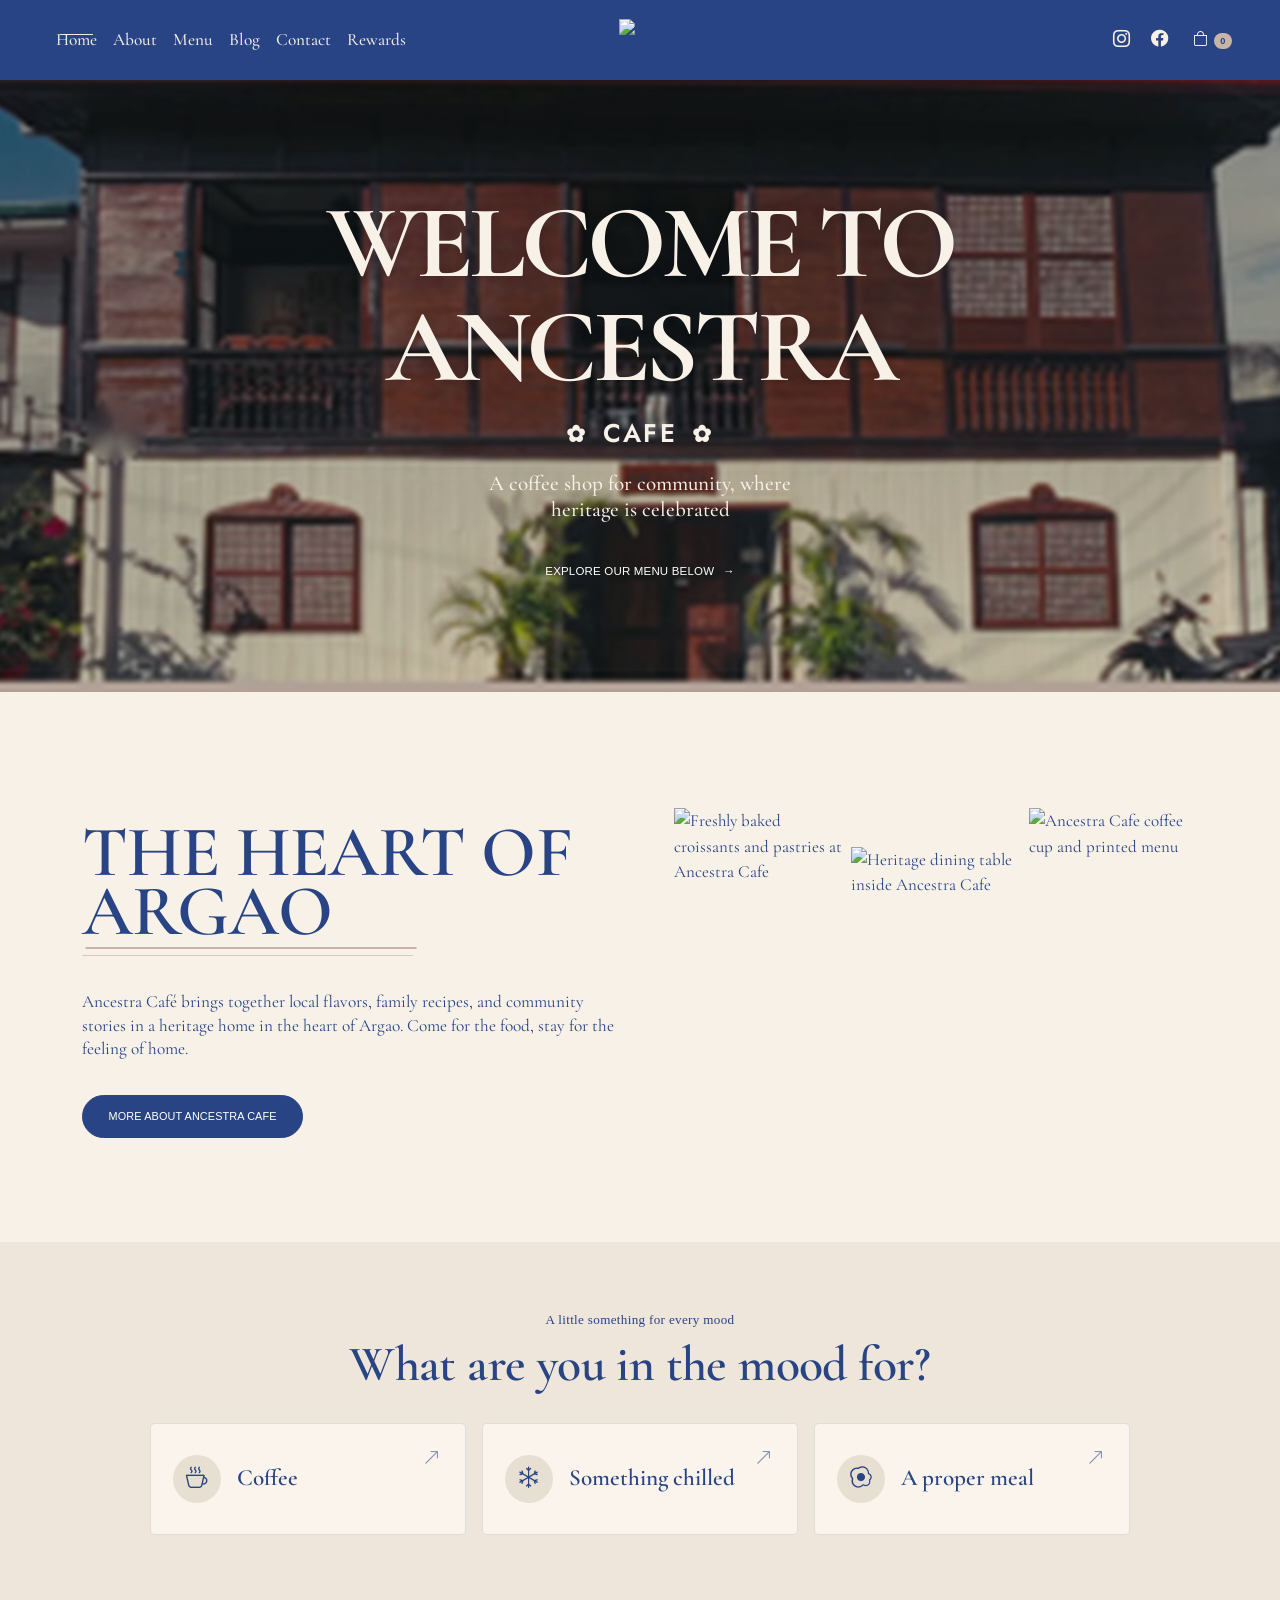
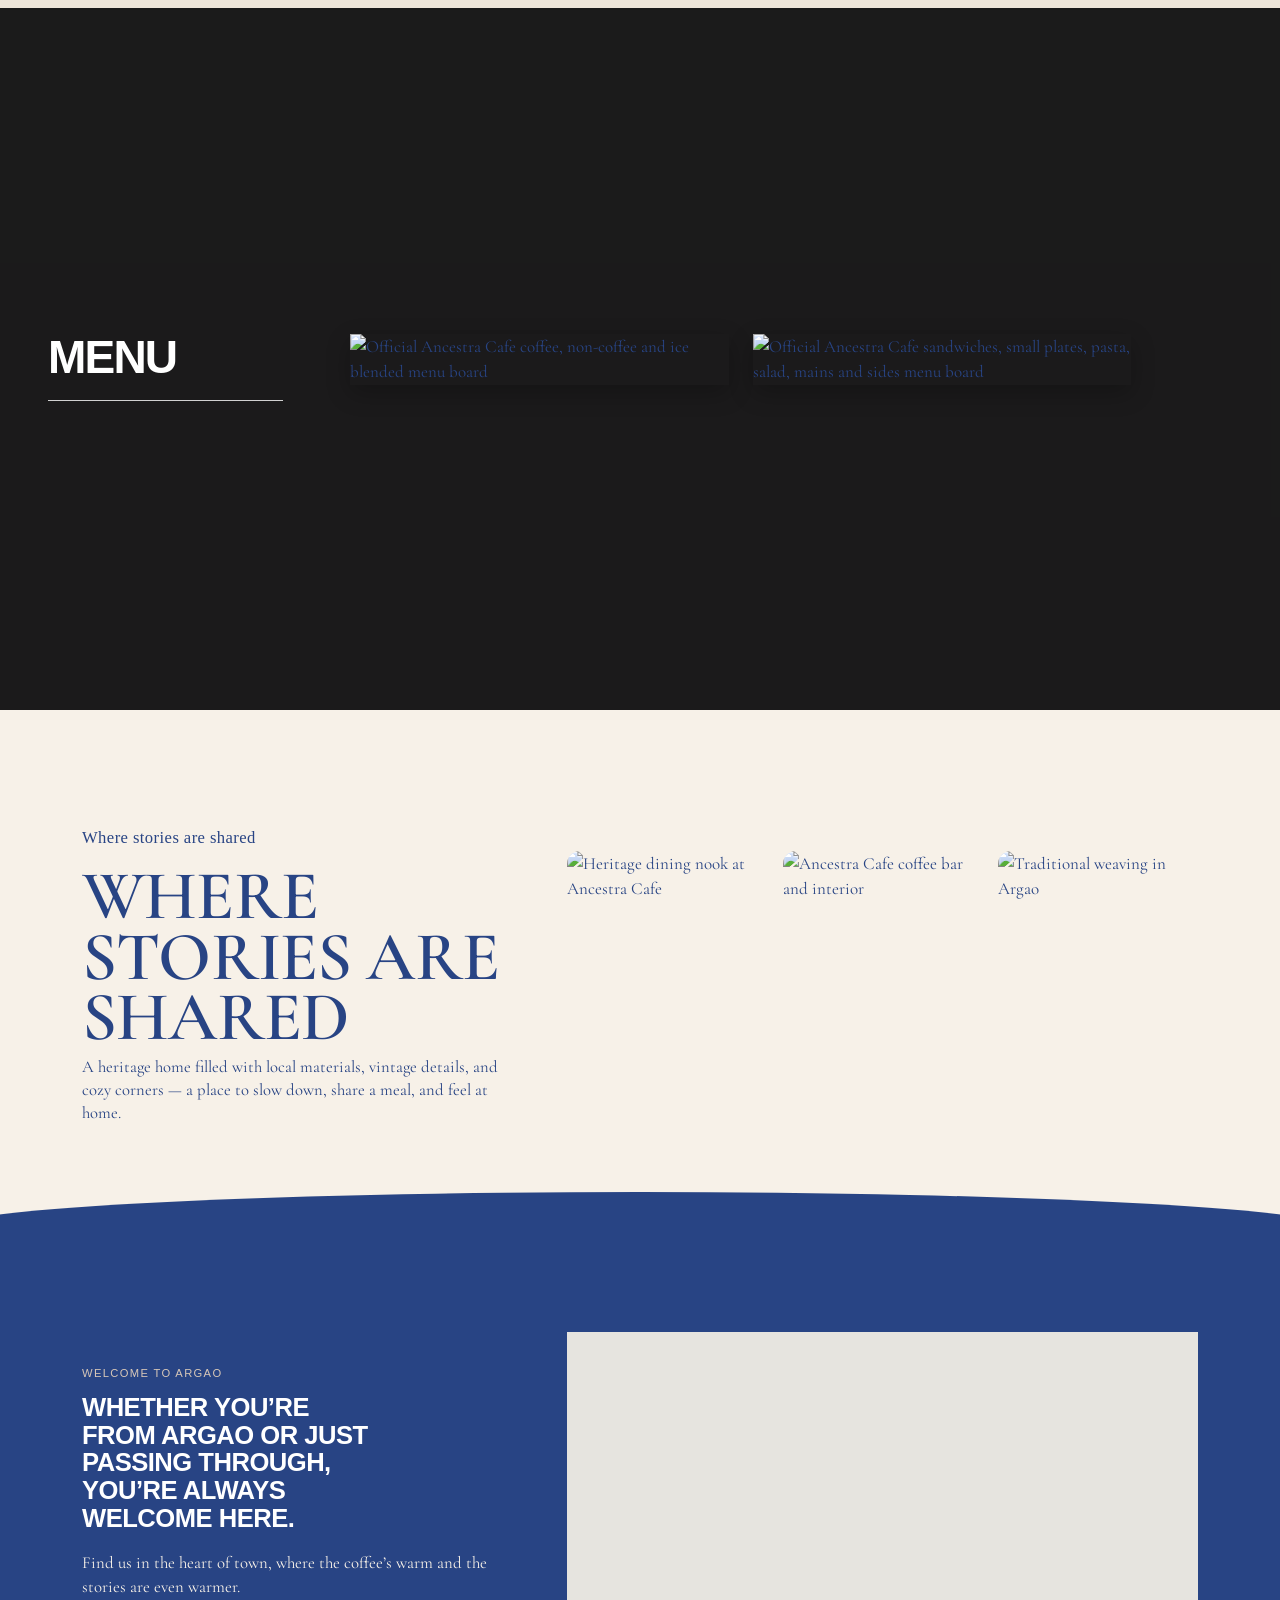
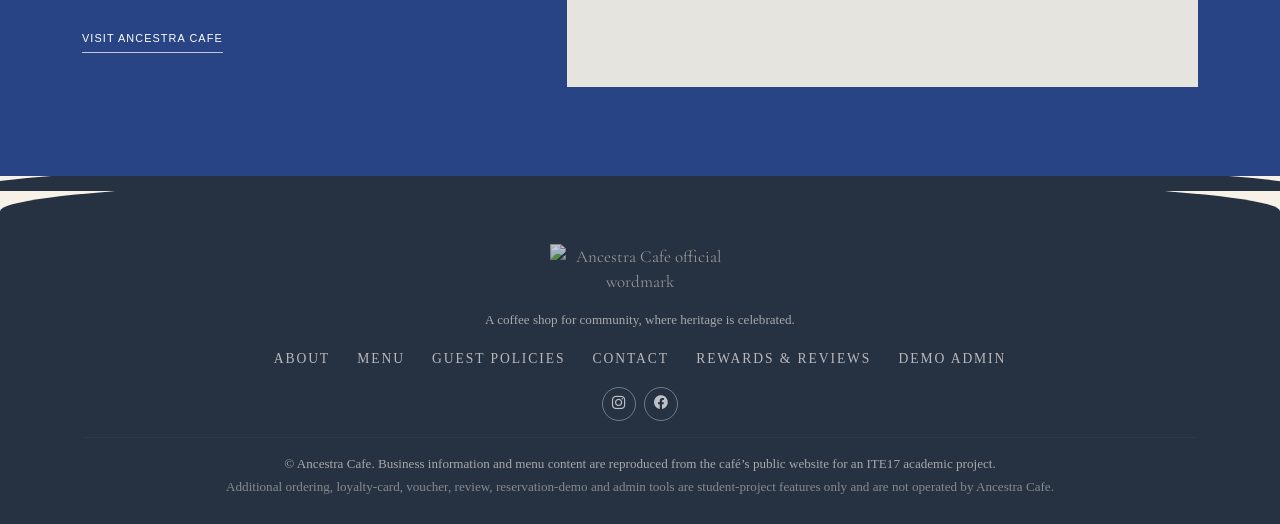
==== ancestra-cafe/index.html @ 24aa7752 "Initial Commit" ====
<!DOCTYPE html>
<html lang="en">
<head>
  <meta charset="UTF-8"><meta name="viewport" content="width=device-width, initial-scale=1">
  <title>Ancestra Cafe | A Coffee Shop for Community</title>
  <meta name="description" content="Ancestra Cafe in Argao, Cebu — where heritage is celebrated through local flavors, family recipes, and coffee.">
  <link href="https://cdn.jsdelivr.net/npm/bootstrap@5.3.3/dist/css/bootstrap.min.css" rel="stylesheet">
  <link href="https://cdn.jsdelivr.net/npm/bootstrap-icons@1.11.3/font/bootstrap-icons.min.css" rel="stylesheet">
  <link href="https://fonts.googleapis.com/css2?family=Cormorant+Garamond:wght@500;600;700&family=Jost:wght@400;500;600&display=swap" rel="stylesheet">
  <link href="css/style.css" rel="stylesheet">
</head>
<body data-page="home">
  <div id="site-header"></div>
  <header class="hero" aria-label="Welcome to Ancestra Cafe">
    <div class="hero-content container">
      <h1 class="hero-title"><span>WELCOME TO</span><span>ANCESTRA</span></h1>
      <div class="hero-cafe-mark"><span>✿</span> CAFE <span>✿</span></div>
      <p class="tagline">A coffee shop for community, where<br class="d-none d-sm-block"> heritage is celebrated</p>
      <a href="#menu-preview" class="hero-cta">EXPLORE OUR MENU BELOW</a>
    </div>
  </header>
  <main>
    <section class="section-pad" id="story">
      <div class="container"><div class="row align-items-center g-5">
        <div class="col-lg-6">
          <p class="eyebrow">Rooted in the heart of Argao</p>
          <h2 class="section-title">The Heart of Argao</h2>
          <p>Ancestra Café brings together local flavors, family recipes, and community stories in a heritage home in the heart of Argao. Come for the food, stay for the feeling of home.</p>
          <a href="about.html" class="btn btn-outline-blue">More about Ancestra Cafe</a>
        </div>
        <div class="col-lg-6">
          <div class="story-photo-row">
            <div class="story-photo story-photo-a"><img src="https://images.squarespace-cdn.com/content/v1/67a2a8606844a1403f9d8ca4/f281ba41-9ee0-4a73-a841-062bfab2c8f8/DSCF1548-2.jpg" alt="Freshly baked croissants and pastries at Ancestra Cafe"></div>
            <div class="story-photo story-photo-b"><img src="https://images.squarespace-cdn.com/content/v1/67a2a8606844a1403f9d8ca4/f1a7c862-056a-4633-b0ab-151ec681bb83/DSCF1074.jpg" alt="Heritage dining table inside Ancestra Cafe"></div>
            <div class="story-photo story-photo-c"><img src="https://images.squarespace-cdn.com/content/v1/67a2a8606844a1403f9d8ca4/cbd8fc98-7d62-414f-a5bc-150d1145529c/DSCF1491.jpg" alt="Ancestra Cafe coffee cup and printed menu"></div>
          </div>
        </div>
      </div></div>
    </section>

    <section class="craving-finder" aria-labelledby="craving-title">
      <div class="container">
        <div class="craving-intro">
          <p class="eyebrow">A little something for every mood</p>
          <h2 id="craving-title">What are you in the mood for?</h2>
        </div>
        <div class="craving-options">
          <a class="craving-option" href="menu.html?cat=Coffee">
            <span class="craving-icon" aria-hidden="true"><i class="bi bi-cup-hot"></i></span>
            <span class="craving-name">Coffee</span>
            <span class="craving-arrow" aria-hidden="true"><i class="bi bi-arrow-up-right"></i></span>
          </a>
          <a class="craving-option" href="menu.html?cat=Ice%20Blended">
            <span class="craving-icon" aria-hidden="true"><i class="bi bi-snow"></i></span>
            <span class="craving-name">Something chilled</span>
            <span class="craving-arrow" aria-hidden="true"><i class="bi bi-arrow-up-right"></i></span>
          </a>
          <a class="craving-option" href="menu.html?cat=Pasta">
            <span class="craving-icon" aria-hidden="true"><i class="bi bi-egg-fried"></i></span>
            <span class="craving-name">A proper meal</span>
            <span class="craving-arrow" aria-hidden="true"><i class="bi bi-arrow-up-right"></i></span>
          </a>
        </div>
      </div>
    </section>

    <section class="menu-showcase" id="menu-preview">
      <div class="menu-showcase-bg" aria-hidden="true"></div>
      <div class="container-fluid px-lg-5 position-relative">
        <div class="row align-items-center g-4">
          <div class="col-lg-3 menu-heading-col"><h2 class="menu-heading">MENU</h2><span class="menu-heading-rule"></span></div>
          <div class="col-6 col-lg-4"><a class="menu-board-link" href="menu.html" aria-label="View coffee and drinks menu"><img class="menu-board" src="https://images.squarespace-cdn.com/content/v1/67a2a8606844a1403f9d8ca4/909445af-7ad3-4b11-8861-740885ace48c/2.jpg" alt="Official Ancestra Cafe coffee, non-coffee and ice blended menu board"></a></div>
          <div class="col-6 col-lg-4"><a class="menu-board-link" href="menu.html" aria-label="View food menu"><img class="menu-board" src="https://images.squarespace-cdn.com/content/v1/67a2a8606844a1403f9d8ca4/fb0afee6-86d9-4c52-af3e-d8c494c793b0/3.jpg" alt="Official Ancestra Cafe sandwiches, small plates, pasta, salad, mains and sides menu board"></a></div>
        </div>
      </div>
    </section>
    <section class="section-pad" id="space">
      <div class="container"><div class="row g-5 align-items-center">
        <div class="col-lg-5 order-lg-1"><p class="eyebrow">Where stories are shared</p><h2 class="section-title">Where stories are shared</h2>
          <p>A heritage home filled with local materials, vintage details, and cozy corners — a place to slow down, share a meal, and feel at home.</p>
        </div>
        <div class="col-lg-7 order-lg-2"><div class="row g-3">
          <div class="col-4"><div class="photo photo-square"><img class="img-cover" src="https://images.squarespace-cdn.com/content/v1/67a2a8606844a1403f9d8ca4/f1a7c862-056a-4633-b0ab-151ec681bb83/DSCF1074.jpg" alt="Heritage dining nook at Ancestra Cafe"></div></div>
          <div class="col-4"><div class="photo photo-square"><img class="img-cover" src="https://images.squarespace-cdn.com/content/v1/67a2a8606844a1403f9d8ca4/f10a58ea-e797-4103-8c39-69c6f49172d3/DSCF1081.jpg" alt="Ancestra Cafe coffee bar and interior"></div></div>
          <div class="col-4"><div class="photo photo-square"><img class="img-cover" src="https://images.squarespace-cdn.com/content/v1/67a2a8606844a1403f9d8ca4/1745478587362-8OWVU6J7YXK2QTNNU2LL/DSCF8706.jpg" alt="Traditional weaving in Argao"></div></div>
        </div></div>
      </div></div>
    </section>

    <section class="home-location" id="home-location">
      <div class="container">
        <div class="row align-items-center g-5">
          <div class="col-lg-5">
            <p class="location-eyebrow">WELCOME TO ARGAO</p>
            <h2>WHETHER YOU’RE<br>FROM ARGAO OR JUST<br>PASSING THROUGH,<br>YOU’RE ALWAYS<br>WELCOME HERE.</h2>
            <p>Find us in the heart of town, where the coffee’s warm and the stories are even warmer.</p>
            <a href="contact.html" class="location-link">VISIT ANCESTRA CAFE</a>
          </div>
          <div class="col-lg-7">
            <div class="home-map-wrap">
              <iframe title="Map showing Ancestra Cafe in Argao, Cebu" loading="lazy" src="https://maps.google.com/maps?q=Ancestra%20Cafe%2C%20311%20General%20Ortega%20St%2C%20Poblacion%2C%20Argao%2C%20Cebu&t=&z=17&ie=UTF8&iwloc=&output=embed"></iframe>
            </div>
          </div>
        </div>
      </div>
    </section>
  </main>
  <div id="site-footer"></div>
  <script src="https://cdn.jsdelivr.net/npm/bootstrap@5.3.3/dist/js/bootstrap.bundle.min.js"></script>
  <script src="js/main.js"></script><script src="js/cart.js"></script><script src="js/menu.js"></script><script src="js/home.js"></script>
</body></html>
---- ancestra-cafe/css/style.css ----
/* ==========================================================
   Ancestra Cafe – main stylesheet
   Design inspired by ancestracafe.ph (see README for credits)
   ========================================================== */
:root {
  --cream: #f8f1e8;
  --paper: #fffaf3;
  --sky: #b9ccdd;
  --sky-light: #e4edf4;
  --blue: #23477f;
  --blue-dark: #183463;
  --ink: #26334a;
  --muted: #746c63;
  --terracotta: #9c8876;
  --line: #e2d6bf;
  --radius: 14px;
}

html { scroll-behavior: smooth; }
body {
  font-family: "Jost", system-ui, sans-serif;
  background: var(--cream);
  color: var(--ink);
  line-height: 1.7;
}
h1, h2, h3, h4, h5, .display-font {
  font-family: "Cormorant Garamond", Georgia, serif;
  font-weight: 600;
  letter-spacing: .01em;
}
a { color: var(--blue); }
a:hover { color: var(--blue-dark); }
.text-muted-2 { color: var(--muted); }
.eyebrow {
  text-transform: uppercase; letter-spacing: .22em; font-size: .78rem;
  color: var(--terracotta); font-weight: 500;
}
section { scroll-margin-top: 80px; }
.section-pad { padding: 5rem 0; }
.bg-paper { background: var(--paper); }
.bg-sky { background: var(--sky-light); }

/* ---------- Buttons ---------- */
.btn { border-radius: 50rem; padding: .6rem 1.5rem; font-weight: 500; letter-spacing: .04em; }
.btn-blue { background: var(--blue); border-color: var(--blue); color: #fff; }
.btn-blue:hover, .btn-blue:focus { background: var(--blue-dark); border-color: var(--blue-dark); color: #fff; }
.btn-outline-blue { border: 1.5px solid var(--blue); color: var(--blue); background: transparent; }
.btn-outline-blue:hover { background: var(--blue); color: #fff; }
.btn-cream { background: var(--cream); color: var(--ink); border-color: var(--cream); }
.btn-cream:hover { background: #fff; }

/* ---------- Navbar ---------- */
.site-nav { background: rgba(244, 236, 220, .97); backdrop-filter: blur(6px); border-bottom: 1px solid var(--line); }
.site-nav .navbar-brand { display: flex; align-items: center; gap: .6rem; font-family: "Cormorant Garamond", serif; font-size: 1.6rem; font-weight: 700; color: var(--blue-dark); }
.site-nav .navbar-brand img { height: 42px; width: 42px; }
.site-nav .nav-link { color: var(--ink); text-transform: uppercase; letter-spacing: .14em; font-size: .82rem; padding: .6rem .9rem; position: relative; }
.site-nav .nav-link:hover, .site-nav .nav-link.active { color: var(--blue); }
.site-nav .nav-link.active::after { content: ""; position: absolute; left: .9rem; right: .9rem; bottom: .25rem; height: 2px; background: var(--blue); }
.cart-btn { position: relative; }
.cart-badge { position: absolute; top: -6px; right: -6px; font-size: .68rem; background: var(--terracotta); }

/* ---------- Hero ---------- */
.hero {
  min-height: 88vh; display: flex; align-items: center; text-align: center;
  background:
    linear-gradient(rgba(20, 38, 72, .38), rgba(20, 38, 72, .48)),
    url("https://images.squarespace-cdn.com/content/v1/67a2a8606844a1403f9d8ca4/f10a58ea-e797-4103-8c39-69c6f49172d3/DSCF1081.jpg") center / cover no-repeat;
  color: #fff;
}
.hero .welcome { font-size: 1.4rem; letter-spacing: .3em; text-transform: uppercase; font-family: "Jost", sans-serif; }
.hero h1 { font-size: clamp(3.2rem, 9vw, 6.5rem); line-height: 1; margin: .4rem 0 1rem; }
.hero .tagline { font-size: 1.25rem; max-width: 36rem; margin: 0 auto 2rem; }
.page-hero {
  padding: 5rem 0 3.5rem; text-align: center;
  background: linear-gradient(rgba(248, 241, 232, .92), rgba(185, 204, 221, .82)), url("https://images.squarespace-cdn.com/content/v1/67a2a8606844a1403f9d8ca4/5d65cc2a-5388-4bb5-a195-317b4a38ca5d/DSCF1579.jpg") center / cover;
  border-bottom: 1px solid var(--line);
}
.page-hero h1 { font-size: clamp(2.4rem, 6vw, 4rem); }

/* ---------- Images (never stretched) ---------- */
.img-cover { width: 100%; height: 100%; object-fit: cover; display: block; }
.ratio img { object-fit: cover; }
.photo { border-radius: var(--radius); overflow: hidden; box-shadow: 0 10px 30px rgba(59, 42, 29, .12); }
.photo-tall { aspect-ratio: 4 / 5; }
.photo-wide { aspect-ratio: 4 / 3; }
.photo-square { aspect-ratio: 1 / 1; }

/* ---------- Cards ---------- */
.card-soft { background: #fff; border: 1px solid var(--line); border-radius: var(--radius); box-shadow: 0 4px 16px rgba(59, 42, 29, .06); }
.card-soft.hover-lift { transition: transform .2s, box-shadow .2s; }
.card-soft.hover-lift:hover { transform: translateY(-4px); box-shadow: 0 12px 28px rgba(59, 42, 29, .12); }
.feature-icon { width: 58px; height: 58px; border-radius: 50%; background: var(--sky-light); color: var(--blue); display: grid; place-items: center; font-size: 1.5rem; }

/* ---------- Menu ---------- */
.menu-tile { aspect-ratio: 16 / 10; display: grid; place-items: center; font-size: 3.4rem; border-radius: var(--radius) var(--radius) 0 0; }
.tile-coffee { background: linear-gradient(135deg, #d9bf9d, #b58b5e); }
.tile-tea { background: linear-gradient(135deg, #c8e0d0, #8fb9a0); }
.tile-pastry { background: linear-gradient(135deg, #f2d9a8, #e0b26a); }
.tile-brunch { background: linear-gradient(135deg, #f0c9b8, #d98e6c); }
.tile-dessert { background: linear-gradient(135deg, #e9c9dc, #c995b5); }
.price { font-family: "Cormorant Garamond", serif; font-size: 1.5rem; font-weight: 700; color: var(--blue-dark); }
.tag-pill { font-size: .7rem; letter-spacing: .08em; text-transform: uppercase; background: var(--sky-light); color: var(--blue-dark); padding: .15rem .6rem; border-radius: 50rem; }
.fav-btn { border: 0; background: transparent; color: var(--terracotta); font-size: 1.25rem; line-height: 1; }
.filter-pill { border: 1.5px solid var(--line); background: #fff; color: var(--ink); border-radius: 50rem; padding: .35rem 1.1rem; font-size: .9rem; }
.filter-pill.active, .filter-pill:hover { background: var(--blue); border-color: var(--blue); color: #fff; }

/* ---------- Loyalty ---------- */
.loyalty-card { background: linear-gradient(135deg, var(--blue-dark), var(--blue)); color: #fff; border-radius: 20px; padding: 1.75rem; box-shadow: 0 14px 34px rgba(43, 77, 110, .35); }
.stamp-grid { display: grid; grid-template-columns: repeat(5, 1fr); gap: .75rem; }
.stamp { aspect-ratio: 1; border-radius: 50%; border: 2px dashed rgba(255, 255, 255, .6); display: grid; place-items: center; font-size: 1.5rem; color: rgba(255, 255, 255, .6); }
.stamp.filled { background: var(--cream); border: 2px solid var(--cream); color: var(--blue-dark); }
.voucher { display: flex; background: #fff; border: 1px solid var(--line); border-radius: var(--radius); overflow: hidden; }
.voucher-side { background: var(--terracotta); color: #fff; padding: 1rem; display: grid; place-items: center; min-width: 90px; text-align: center; font-family: "Cormorant Garamond", serif; font-size: 1.5rem; font-weight: 700; line-height: 1.1; }
.voucher-body { padding: 1rem 1.25rem; flex: 1; border-left: 2px dashed var(--line); }
.code-chip { font-family: monospace; background: var(--sky-light); padding: .1rem .5rem; border-radius: 6px; font-weight: 700; }

/* ---------- Reviews ---------- */
.stars { color: #e0a526; letter-spacing: .1em; }
.star-input { display: inline-flex; flex-direction: row-reverse; gap: .15rem; }
.star-input input { display: none; }
.star-input label { font-size: 2rem; color: #d3c7b0; cursor: pointer; transition: color .15s; }
.star-input input:checked ~ label, .star-input label:hover, .star-input label:hover ~ label { color: #e0a526; }

/* ---------- Map ---------- */
.map-frame { width: 100%; height: 100%; min-height: 380px; border: 0; border-radius: var(--radius); }

/* ---------- Footer ---------- */
.site-footer { background: var(--blue-dark); color: #dbe9f2; padding: 4rem 0 1.5rem; }
.site-footer a { color: #fff; text-decoration: none; }
.site-footer a:hover { text-decoration: underline; }
.site-footer h5 { color: #fff; }
.social a { display: inline-grid; place-items: center; width: 40px; height: 40px; border-radius: 50%; border: 1px solid rgba(255, 255, 255, .5); margin-right: .4rem; }
.social a:hover { background: #fff; color: var(--blue-dark); }

/* ---------- Centered-logo navigation (desktop) ---------- */
.nav-logo img { height: 48px; width: 48px; }
.nav-social { color: var(--ink); font-size: 1.15rem; padding: 0 .35rem; }
.nav-social:hover { color: var(--blue); }
@media (min-width: 992px) {
  .site-nav .container-fluid { position: relative; }
  .nav-logo { position: absolute; left: 50%; top: 50%; transform: translate(-50%, -50%); }
}
.footer-links a { margin: 0 .6rem; text-transform: uppercase; letter-spacing: .14em; font-size: .8rem; }
.hero-logo { width: 120px; height: 120px; margin-bottom: 1rem; }
.section-title { font-size: clamp(2rem, 4.5vw, 3rem); }

/* ---------- Misc ---------- */
.back-top { position: fixed; right: 1.25rem; bottom: 1.25rem; z-index: 1030; display: none; width: 46px; height: 46px; border-radius: 50%; padding: 0; }
.toast-wrap { position: fixed; top: 80px; right: 1rem; z-index: 2000; }
.cart-line { border-bottom: 1px solid var(--line); padding: .75rem 0; }
.qty-btn { width: 28px; height: 28px; padding: 0; border-radius: 50%; line-height: 1; }
.admin-sidebar .nav-link { color: var(--ink); border-radius: 10px; }
.admin-sidebar .nav-link.active { background: var(--blue); color: #fff; }
.stat-num { font-family: "Cormorant Garamond", serif; font-size: 2.6rem; font-weight: 700; color: var(--blue-dark); line-height: 1; }
.form-control, .form-select { border-radius: 10px; border-color: var(--line); background-color: #fffdf8; }
.form-control:focus, .form-select:focus { border-color: var(--blue); box-shadow: 0 0 0 .2rem rgba(61, 106, 148, .2); }

@media (max-width: 991.98px) {
  .site-nav .nav-link.active::after { display: none; }
  .section-pad { padding: 3.5rem 0; }
}

/* Ancestra identity additions */
.brand-wordmark{display:flex;flex-direction:column;line-height:.86;font-family:Georgia,serif;font-size:1.05rem;letter-spacing:.14em;color:var(--blue-dark);margin-left:.25rem}
.brand-wordmark small{font-family:"Jost",sans-serif;font-size:.56rem;letter-spacing:.32em;text-align:center;margin-top:.35rem}
.footer-brand{font-family:Georgia,serif;letter-spacing:.18em;font-size:1.35rem;color:#fff;margin-bottom:.5rem}
.footer-brand small{display:block;font-family:"Jost",sans-serif;font-size:.65rem;letter-spacing:.35em}
.menu-board{width:100%;height:auto;display:block;border:1px solid #d6c8b7;box-shadow:0 8px 24px rgba(25,45,78,.12);background:#fbf3e8}
.blog-cover{width:100%;height:260px;object-fit:cover}
.policy-list li{margin-bottom:.8rem}
.hero{background-position:center 54%}
.page-hero h1{color:var(--blue-dark)}
.eyebrow{color:var(--blue)}
.btn-blue{background:var(--blue);border-color:var(--blue)}
.voucher-side{background:var(--blue)}

.hero-logo{width:min(420px,78vw);height:auto;max-height:none;object-fit:contain;margin-bottom:1.5rem}
.footer-wordmark{width:min(280px,75vw);height:auto;object-fit:contain}


/* ================================================================
   ANCESTRA REFERENCE MATCH — visual details transcribed from the
   user's screen recording and checked against ancestracafe.ph.
   Bootstrap 5 remains the layout and component framework.
   ================================================================ */
:root {
  --cream: #f7f1e8;
  --paper: #f7f1e8;
  --blue: #284484;
  --blue-dark: #284484;
  --ink: #284484;
  --muted: #77736e;
  --terracotta: #c8b4a6;
  --line: #d9cfc4;
  --sky: #284484;
  --sky-light: #284484;
  --ancestra-footer: #263142;
}
html { scroll-behavior: smooth; scroll-padding-top: 82px; }
body {
  margin: 0;
  background: var(--cream);
  color: var(--blue);
  font-family: "Cormorant Garamond", Georgia, serif;
  font-size: 17px;
  line-height: 1.48;
  overflow-x: hidden;
}
h1,h2,h3,h4,h5,.display-font,.section-title {
  font-family: "Cormorant Garamond", Georgia, serif;
  color: var(--blue);
  font-weight: 600;
  letter-spacing: -.012em;
}
p { color: var(--blue); }
.text-muted-2 { color: #827d77 !important; }
.eyebrow {
  color: var(--blue);
  font-family: Georgia, serif;
  font-size: .82rem;
  font-weight: 400;
  letter-spacing: .025em;
  text-transform: none;
}
.section-pad { padding: clamp(4.2rem, 8vw, 7.4rem) 0; }
.bg-paper,.bg-sky { background: var(--cream) !important; }
.section-title { font-size: clamp(2.7rem, 5.4vw, 5.2rem); line-height: .94; text-transform: uppercase; }
a { color: var(--blue); text-decoration: none; }
a:hover { color: #a58e7e; }

/* Fixed blue masthead. The logo is the café's own supplied lettermark. */
.site-nav {
  position: sticky !important;
  top: 0;
  z-index: 1040;
  height: 80px;
  min-height: 80px;
  padding: 0;
  background: #284484 !important;
  border: 0;
  box-shadow: none;
  backdrop-filter: none;
  transition: height .35s ease, min-height .35s ease, box-shadow .35s ease;
}
.site-nav .container-fluid { height: 80px; min-height: 80px; }
.site-nav .navbar-collapse { height: 100%; }
.site-nav .navbar-nav { align-items: center; height: 100%; }
.site-nav .nav-link {
  position: relative;
  display: flex;
  align-items: center;
  height: 100%;
  padding: 0 .72rem;
  color: #f7f1e8 !important;
  font-family: "Cormorant Garamond", Georgia, serif;
  font-size: 1.08rem;
  font-weight: 500;
  letter-spacing: 0;
  text-transform: none;
  opacity: .97;
  transition: opacity .25s ease;
}
.site-nav .nav-link:hover { opacity: .72; color: #fff !important; }
.site-nav .nav-link.active::after {
  content: "";
  position: absolute;
  left: .72rem;
  right: .72rem;
  bottom: 18px;
  height: 1px;
  background: #f7f1e8;
}
.site-nav .navbar-brand { padding: 0; margin: 0; }
.site-nav .nav-wordmark {
  display: block;
  width: 174px;
  max-height: 48px;
  height: auto;
  object-fit: contain;
}
.site-nav .navbar-toggler { color: #f7f1e8; }
.site-nav .navbar-toggler-icon {
  filter: invert(1);
}
.site-nav .nav-social {
  display: inline-flex;
  align-items: center;
  justify-content: center;
  color: #f7f1e8 !important;
  font-size: 1.08rem;
  padding: 0 .42rem;
  transition: transform .25s ease, opacity .25s ease;
}
.site-nav .nav-social:hover { opacity: .7; transform: translateY(-2px); }
.site-nav .cart-btn {
  border: 0 !important;
  background: transparent !important;
  color: #f7f1e8 !important;
  padding: .25rem .4rem;
  font-size: .95rem;
  box-shadow: none !important;
}
.site-nav .cart-badge {
  background: #c8b4a6 !important;
  color: #284484 !important;
  font-size: .58rem;
}
.site-nav.is-scrolled { height: 72px; min-height: 72px; box-shadow: 0 3px 14px rgba(18,32,61,.13); }
.site-nav.is-scrolled .container-fluid { height: 72px; min-height: 72px; }
.site-nav.is-scrolled .nav-link.active::after { bottom: 14px; }
@media(min-width:992px) {
  .site-nav .container-fluid { position: relative; }
  .site-nav .navbar-brand.nav-logo {
    position: absolute;
    left: 50%;
    top: 50%;
    transform: translate(-50%,-50%);
    z-index: 2;
  }
  .site-nav .navbar-collapse { width: 100%; }
  .site-nav .navbar-nav { margin-right: auto !important; }
  .site-nav .nav-right { margin-left: auto; }
}

/* Hero: full-bleed ancestral-house photograph, dark overlay, staged lettering. */
.hero {
  position: relative;
  isolation: isolate;
  display: flex;
  align-items: center;
  justify-content: center;
  min-height: min(68vh, 700px);
  height: min(68vh, 700px);
  margin: 0;
  padding: 3rem 1rem;
  overflow: hidden;
  background: #263142 !important;
  color: #fff;
  text-align: center;
}
.hero::before {
  content: "";
  position: absolute;
  z-index: -2;
  inset: -2%;
  background-image: url("../images/ancestra-house-hero.jpg");
  background-size: cover;
  background-position: center 48%;
  transform: scale(1.055);
  animation: houseDrift 15s cubic-bezier(.2,.65,.25,1) forwards;
}
.hero::after {
  content: "";
  position: absolute;
  z-index: -1;
  inset: 0;
  background: linear-gradient(180deg, rgba(10,17,29,.16) 0%, rgba(10,17,29,.25) 48%, rgba(10,17,29,.12) 100%);
}
.hero .container { position: relative; z-index: 1; max-width: 1000px; }
.hero .welcome { display: none; }
.hero-title {
  display: flex;
  flex-direction: column;
  align-items: center;
  margin: 0;
  color: #f7f1e8 !important;
  font-family: "Cormorant Garamond", Georgia, serif;
  font-size: clamp(3.8rem, 7.4vw, 8.6rem);
  font-weight: 700;
  line-height: .82;
  letter-spacing: -.045em;
  text-transform: uppercase;
  text-shadow: 0 2px 12px rgba(0,0,0,.12);
}
.hero-title span { display: block; opacity: 0; transform: translateY(26px); filter: blur(4px); }
.hero-cafe-mark {
  margin: .65rem 0 1.05rem;
  color: #f7f1e8;
  font-family: "Jost", Arial, sans-serif;
  font-size: clamp(1.05rem, 2vw, 1.8rem);
  font-weight: 600;
  letter-spacing: .09em;
  opacity: 0;
  transform: translateY(18px);
}
.hero-cafe-mark span { font-size: .9em; padding: 0 .22em; }
.hero .tagline {
  max-width: 35rem;
  margin: 0 auto 2.1rem;
  color: #f7f1e8;
  font-family: "Cormorant Garamond", Georgia, serif;
  font-size: clamp(1.15rem, 1.65vw, 1.65rem);
  font-weight: 500;
  line-height: 1.25;
  opacity: 0;
  transform: translateY(18px);
}
.hero-cta {
  display: inline-block;
  color: #fff;
  font-family: Arial, sans-serif;
  font-size: .72rem;
  font-weight: 400;
  letter-spacing: .015em;
  text-transform: uppercase;
  text-decoration: none;
  padding: .45rem .8rem;
  opacity: 0;
  transform: translateY(12px);
  transition: opacity .3s ease, letter-spacing .3s ease;
}
.hero-cta:hover { color: #fff; letter-spacing: .11em; }
.hero-ready .hero-title span:first-child { animation: heroTextIn .82s .18s cubic-bezier(.2,.65,.25,1) forwards; }
.hero-ready .hero-title span:last-child { animation: heroTextIn .82s .36s cubic-bezier(.2,.65,.25,1) forwards; }
.hero-ready .hero-cafe-mark { animation: heroTextIn .7s .53s cubic-bezier(.2,.65,.25,1) forwards; }
.hero-ready .tagline { animation: heroTextIn .7s .68s cubic-bezier(.2,.65,.25,1) forwards; }
.hero-ready .hero-cta { animation: heroTextIn .65s .88s cubic-bezier(.2,.65,.25,1) forwards; }
@keyframes heroTextIn {
  0% { opacity: 0; transform: translateY(26px); filter: blur(4px); }
  100% { opacity: 1; transform: translateY(0); filter: blur(0); }
}
@keyframes houseDrift {
  0% { transform: scale(1.055); }
  100% { transform: scale(1.005); }
}

/* First editorial story: 3 staggered portrait images beside the copy. */
#story { background: var(--cream); }
#story .row { align-items: center; }
#story .section-title { display: none; }
#story .eyebrow { display: none; }
#story p { max-width: 560px; font-size: clamp(1rem, 1.35vw, 1.28rem); line-height: 1.38; }
#story .btn { margin-top: 1.1rem; }
.story-photo-row {
  display: grid;
  grid-template-columns: repeat(3,minmax(0,1fr));
  align-items: start;
  gap: .55rem;
  padding-left: .6rem;
}
.story-photo {
  height: clamp(190px, 24vw, 370px);
  overflow: hidden;
  border-radius: 0 0 15px 15px;
}
.story-photo-b { margin-top: 2.4rem; }
.story-photo img { width: 100%; height: 100%; object-fit: cover; display: block; transition: transform 1.2s cubic-bezier(.2,.65,.25,1); }
.story-photo:hover img { transform: scale(1.055); }

/* Full-bleed photographed menu stage. Menu artwork is the original artwork. */
.menu-showcase {
  position: relative;
  isolation: isolate;
  min-height: min(78vh, 780px);
  display: flex;
  align-items: center;
  padding: clamp(3.4rem,6vw,5.5rem) 0;
  overflow: hidden;
  background: #201e1a;
}
.menu-showcase-bg {
  position: absolute;
  z-index: -2;
  inset: 0;
  background-image: url("https://images.squarespace-cdn.com/content/v1/67a2a8606844a1403f9d8ca4/af0b5e93-059e-4502-9408-1e55246575d7/DSCF1082.jpg");
  background-position: center;
  background-size: cover;
  transform: scale(1.02);
}
.menu-showcase::after {
  content: "";
  position: absolute;
  z-index: -1;
  inset: 0;
  background: rgba(18,22,28,.36);
}
.menu-heading-col { align-self: stretch; display: flex; flex-direction: column; justify-content: flex-start; padding-top: 1rem; }
.menu-heading {
  margin: 0;
  color: #fff !important;
  font-family: Arial, sans-serif;
  font-size: clamp(2.1rem,3.6vw,4.5rem);
  font-weight: 700;
  letter-spacing: -.04em;
  line-height: 1;
}
.menu-heading-rule { width: min(100%, 235px); height: 1px; background: rgba(255,255,255,.8); margin-top: 1.2rem; }
.menu-board-link { display: block; max-width: 100%; }
.menu-showcase .menu-board {
  display: block;
  width: 100%;
  height: auto;
  max-height: 690px;
  object-fit: contain;
  border: 0;
  border-radius: 0;
  box-shadow: 0 8px 25px rgba(0,0,0,.24);
  background: transparent;
  transition: transform .8s cubic-bezier(.2,.65,.25,1), filter .5s ease;
}
.menu-showcase .menu-board-link:hover .menu-board { transform: translateY(-7px); filter: brightness(1.025); }
.menu-highlights { background: var(--cream); }

/* "Where stories are shared": text left, image triptych right. */
#space { background: var(--cream); }
#space .row { align-items: center; }
#space .section-title { font-size: clamp(2.6rem,5.4vw,5.1rem); line-height: .88; text-transform: uppercase; }
#space p { font-size: clamp(1rem,1.3vw,1.2rem); line-height: 1.38; }
#space .photo { border-radius: 13px; box-shadow: none; }
#space .photo-square { aspect-ratio: 3 / 4; }
#space .photo img { transition: transform 1.2s cubic-bezier(.2,.65,.25,1); }
#space .photo:hover img { transform: scale(1.045); }

/* Navy location section with a soft, shallow curved top edge. */
.home-location {
  position: relative;
  z-index: 1;
  margin-top: 0;
  padding: clamp(5.2rem,8vw,8rem) 0 clamp(4.2rem,7vw,6rem);
  background: #284484;
  color: #f7f1e8;
}
.home-location::before {
  content: "";
  position: absolute;
  z-index: -1;
  top: -38px;
  left: -5%;
  width: 110%;
  height: 70px;
  background: #284484;
  border-radius: 50% 50% 0 0 / 55% 55% 0 0;
}
.home-location .location-eyebrow {
  color: #d7c7b8;
  font-family: Arial, sans-serif;
  font-size: .7rem;
  letter-spacing: .12em;
  margin-bottom: .8rem;
}
.home-location h2 {
  color: #fff !important;
  font-family: Arial, sans-serif;
  font-size: clamp(1.15rem,2vw,1.75rem);
  font-weight: 700;
  line-height: 1.08;
  letter-spacing: -.02em;
  text-transform: uppercase;
  margin-bottom: 1.2rem;
}
.home-location p { color: #f7f1e8; font-size: 1.05rem; line-height: 1.4; max-width: 420px; }
.location-link {
  display: inline-block;
  margin-top: 1rem;
  color: #fff;
  border-bottom: 1px solid rgba(255,255,255,.7);
  padding-bottom: .35rem;
  font-family: Arial,sans-serif;
  font-size: .68rem;
  letter-spacing: .1em;
}
.location-link:hover { color: #d9c7b7; }
.home-map-wrap {
  overflow: hidden;
  width: 100%;
  aspect-ratio: 16/9;
  background: #e6e4df;
}
.home-map-wrap iframe { display: block; width: 100%; height: 100%; min-height: 290px; border: 0; }

/* The original footer is charcoal, with centered wordmark and quiet links. */
.site-footer {
  position: relative;
  margin-top: 0;
  padding: 4.2rem 0 1.7rem;
  background: var(--ancestra-footer) !important;
  color: #bdb8b1;
  border: 0;
  border-radius: 50% 50% 0 0 / 2.2rem 2.2rem 0 0;
}
.site-footer::before {
  content: "";
  position: absolute;
  top: -15px;
  left: -3%;
  width: 106%;
  height: 30px;
  background: var(--ancestra-footer);
  border-radius: 50% 50% 0 0 / 100% 100% 0 0;
}
.site-footer .footer-wordmark {
  display: block;
  width: 180px;
  max-height: 58px;
  object-fit: contain;
  margin: 0 auto 1.2rem;
  opacity: .75;
}
.site-footer .footer-brand { display: none; }
.site-footer p { color: #a9a9a9; font-family: Georgia,serif; font-size: .82rem; }
.site-footer a { color: #b9b9bd; font-family: Georgia,serif; text-decoration: none; font-size: .85rem; }
.site-footer a:hover { color: #fff; text-decoration: none; }
.site-footer .social a {
  width: 34px; height: 34px;
  border-radius: 50%;
  border: 1px solid rgba(255,255,255,.35);
  color: #bfc1c8;
  margin: 0 .25rem;
}
.site-footer hr { border-color: rgba(255,255,255,.16) !important; }

/* Shared page styling: preserve original content and keep added tools in this visual language. */
.page-hero {
  padding: clamp(3.8rem,7vw,6rem) 0 3.8rem;
  background: var(--cream) !important;
  border: 0;
  text-align: center;
}
.page-hero h1 { color: var(--blue); font-size: clamp(2.8rem,5.8vw,5rem); line-height: .98; }
.page-hero .lead { color: var(--blue); font-family: "Cormorant Garamond",Georgia,serif; font-size: 1.2rem; }
.photo { border-radius: 13px; box-shadow: none; overflow: hidden; }
.card-soft { background: #fbf8f2; border: 1px solid #e0d6ca; border-radius: 10px; box-shadow: none; }
.card-soft.hover-lift { transition: transform .45s ease, border-color .45s ease; }
.card-soft.hover-lift:hover { transform: translateY(-4px); border-color: #284484; box-shadow: none; }
.btn { border-radius: 50rem; font-family: Arial,sans-serif; font-size: .68rem; font-weight: 500; letter-spacing: .01em; text-transform: uppercase; padding: .78rem 1.6rem; }
.btn-blue { background: #284484; border-color: #284484; color: #fff; }
.btn-blue:hover,.btn-blue:focus { background: #1e376d; border-color: #1e376d; color: #fff; }
.btn-outline-blue { background: #284484; border: 1px solid #284484; color: #fff; }
.btn-outline-blue:hover { background: #1e376d; border-color: #1e376d; color: #fff; }
.btn-cream { background: #f7f1e8; color: #284484; border-color: #f7f1e8; }
.form-control,.form-select { border-radius: 4px; border-color: #d7cbbd; background: #fffdf9; color: #284484; }
.form-control:focus,.form-select:focus { border-color: #284484; box-shadow: 0 0 0 .18rem rgba(40,68,132,.15); }
.form-label { color: #284484; font-family: Georgia,serif; font-size: .88rem; }
.feature-icon { border-radius: 50%; background: #e7e0d6; color: #284484; }
.menu-tile { border-radius: 8px 8px 0 0; }
.tag-pill,.filter-pill { border-radius: 50rem; }
.filter-pill.active,.filter-pill:hover { background: #284484; border-color: #284484; }
.loyalty-card { border-radius: 12px; background: #284484; box-shadow: none; }
.voucher { border-radius: 8px; background: #fbf8f2; }
.voucher-side { background: #284484; }
.code-chip { border-radius: 3px; }
.map-frame { border-radius: 8px; }
.admin-sidebar .nav-link { border-radius: 4px; }
.admin-sidebar .nav-link.active { background: #284484; color: #fff; }
.stat-num { color: #284484; }
.modal-content { border-radius: 10px; }

/* Scroll reveals and page changes: subtle, short, and sequential like the reference. */
.ancestra-reveal { opacity: 1; transform: none; }
.motion-ready .ancestra-reveal {
  opacity: 0;
  transform: translate3d(0,26px,0);
  transition: opacity .85s cubic-bezier(.2,.65,.25,1), transform .95s cubic-bezier(.2,.65,.25,1);
  transition-delay: var(--reveal-delay, 0ms);
}
.motion-ready .ancestra-reveal.is-visible { opacity: 1; transform: translate3d(0,0,0); }
.motion-ready #story .col-lg-6:first-child.ancestra-reveal,
.motion-ready #space .col-lg-5.ancestra-reveal { transform: translate3d(-28px,0,0); }
.motion-ready #story .col-lg-6:first-child.ancestra-reveal.is-visible,
.motion-ready #space .col-lg-5.ancestra-reveal.is-visible { transform: translate3d(0,0,0); }
body::after {
  content: "";
  position: fixed;
  z-index: 3000;
  inset: 0;
  pointer-events: none;
  background: var(--cream);
  opacity: 1;
  transition: opacity .48s ease;
}
body.page-loaded::after { opacity: 0; }
body.page-leaving::after { opacity: 1; transition-duration: .22s; }
@media(prefers-reduced-motion: reduce) {
  html { scroll-behavior: auto; }
  *,*::before,*::after { animation-duration: .01ms !important; animation-iteration-count: 1 !important; transition-duration: .01ms !important; }
  .motion-ready .ancestra-reveal { opacity: 1; transform: none; }
}
@media(max-width:991.98px) {
  .site-nav,.site-nav .container-fluid,.site-nav.is-scrolled,.site-nav.is-scrolled .container-fluid { height: 72px; min-height: 72px; }
  .site-nav .navbar-brand.nav-logo { position: static; transform: none; }
  .site-nav .nav-wordmark { width: 145px; max-height: 42px; }
  .site-nav .navbar-collapse { height: auto; padding: .6rem 1rem 1rem; background: #284484; }
  .site-nav .navbar-nav { align-items: flex-start; height: auto; }
  .site-nav .nav-link { height: 40px; padding: .35rem .4rem; }
  .site-nav .nav-link.active::after { display: none; }
  .site-nav .nav-right { padding: .4rem; }
  .hero { height: 68vh; min-height: 480px; }
  .menu-showcase { min-height: 0; }
  .menu-heading-col { margin-bottom: .6rem; }
  .menu-showcase .menu-board { max-height: 580px; }
  #space .row { row-gap: 2rem; }
  .home-location { padding-top: 5.5rem; }
}
@media(max-width:575.98px) {
  body { font-size: 16px; }
  .hero { min-height: 520px; height: 74vh; padding: 2rem .8rem; }
  .hero-title { font-size: clamp(3.15rem,13vw,5.1rem); }
  .hero .tagline { font-size: 1.12rem; }
  .story-photo-row { gap: .35rem; padding-left: 0; }
  .story-photo { height: 190px; border-radius: 0 0 10px 10px; }
  .story-photo-b { margin-top: 1.4rem; }
  #story .row { row-gap: 2.5rem; }
  .menu-showcase { padding: 2.8rem 0 3.5rem; }
  .menu-heading-col { padding-left: 1.1rem; }
  .menu-showcase .menu-board { max-height: 430px; }
  #space .section-title { font-size: 2.8rem; }
  .home-location { padding: 4.5rem 0 3.5rem; }
  .home-location::before { top: -24px; height: 42px; }
  .home-map-wrap { aspect-ratio: 4/3; }
  .home-map-wrap iframe { min-height: 260px; }
  .site-footer { padding-top: 3.4rem; }
}

/* First homepage heading as it appears in the recording. */
#story .eyebrow { display: none; }
#story .section-title {
  display: block;
  position: relative;
  width: fit-content;
  max-width: 100%;
  margin: 0 0 1.8rem;
  padding-bottom: .28rem;
  font-size: clamp(3.1rem,5.6vw,5.3rem);
  line-height: .82;
  text-transform: uppercase;
}
#story .section-title::after {
  content: "";
  display: block;
  width: 62%;
  height: 9px;
  margin: .35rem 0 0 .15rem;
  border-top: 2px solid #c8b4a6;
  border-bottom: 1px solid rgba(200,180,166,.65);
  transform: skewX(-24deg);
}

/* ---------- Refinement pass: motion, accessibility and helpful feedback ---------- */
:root { --ease-ancestra: cubic-bezier(.2,.65,.25,1); }
html { scroll-padding-top: 88px; }
::selection { background: #c8b4a6; color: #183463; }
:focus-visible { outline: 2px solid #b99c84 !important; outline-offset: 4px; }
.skip-link {
  position: fixed; z-index: 5000; top: .75rem; left: .75rem;
  padding: .7rem 1rem; border-radius: 4px; background: #f7f1e8; color: #284484;
  font: 600 .85rem Arial,sans-serif; transform: translateY(-160%); transition: transform .2s ease;
}
.skip-link:focus { transform: translateY(0); }
.reading-progress { position: fixed; z-index: 1100; top: 0; left: 0; width: 100%; height: 2px; pointer-events: none; }
.reading-progress span { display: block; width: 100%; height: 100%; background: #c8b4a6; transform: scaleX(0); transform-origin: left center; will-change: transform; }
.site-nav .nav-link::before {
  content: ""; position: absolute; left: .72rem; right: .72rem; bottom: 18px; height: 1px;
  background: rgba(247,241,232,.65); transform: scaleX(0); transform-origin: left;
  transition: transform .32s var(--ease-ancestra);
}
.site-nav .nav-link:hover::before { transform: scaleX(1); }
.site-nav .nav-link.active::before { display: none; }
.site-nav .nav-link.active::after { transition: width .3s ease; }
.site-nav .nav-social, .site-nav .cart-btn { transition: transform .25s var(--ease-ancestra), opacity .25s ease; }
.site-nav .cart-btn:hover { transform: translateY(-2px); }
.btn { transition: transform .25s var(--ease-ancestra), box-shadow .25s ease, background-color .25s ease; }
.btn:hover { transform: translateY(-2px); }
.btn:active { transform: translateY(0) scale(.98); }
.photo, .story-photo, .menu-board-link { cursor: zoom-in; }
.photo img, .story-photo img { transition: transform 1s var(--ease-ancestra), filter .5s ease; }
.photo:hover img, .story-photo:hover img { transform: scale(1.045); filter: saturate(1.04); }
.card-soft { transition: transform .35s var(--ease-ancestra), border-color .35s ease, box-shadow .35s ease; }
.card-soft.hover-lift:hover { transform: translateY(-5px); box-shadow: 0 12px 28px rgba(24,52,99,.08); }
.form-control, .form-select { transition: border-color .2s ease, box-shadow .2s ease, background-color .2s ease; }
.form-control:focus, .form-select:focus { background-color: #fff; }
.filter-pill, .tag-pill { transition: color .2s ease, background-color .2s ease, border-color .2s ease, transform .2s ease; }
.filter-pill:hover { transform: translateY(-1px); }
.back-top { box-shadow: 0 5px 18px rgba(24,52,99,.2); transition: opacity .25s ease, transform .25s ease; }
.back-top:hover { transform: translateY(-4px); }
.search-shortcut { display: inline-grid; place-items: center; min-width: 1.25rem; height: 1.25rem; margin-left: .35rem; padding: 0 .25rem; border: 1px solid #d7cbbd; border-radius: 3px; color: #746c63; font: .7rem/1 monospace; vertical-align: 1px; }
.photo-viewer {
  position: fixed; inset: 0; width: min(94vw, 1200px); max-width: none; max-height: 92vh;
  padding: 1.25rem; border: 1px solid rgba(247,241,232,.2); border-radius: 8px;
  background: #182b50; color: #f7f1e8; box-shadow: 0 24px 80px rgba(0,0,0,.38); overflow: auto;
}
.photo-viewer::backdrop { background: rgba(12,22,42,.84); backdrop-filter: blur(5px); }
.photo-viewer[open] { animation: viewerIn .28s var(--ease-ancestra) both; }
.photo-viewer figure { margin: 0; display: grid; justify-items: center; gap: .8rem; }
.photo-viewer img { display: block; max-width: 100%; max-height: calc(92vh - 100px); object-fit: contain; }
.photo-viewer figcaption { color: rgba(247,241,232,.8); font: .8rem/1.4 Arial,sans-serif; text-align: center; }
.photo-viewer-close {
  position: sticky; top: 0; float: right; z-index: 1; width: 38px; height: 38px; margin: -.5rem -.5rem .25rem .5rem;
  border: 1px solid rgba(247,241,232,.45); border-radius: 50%; background: #284484; color: #fff;
  font: 1.7rem/1 Arial,sans-serif; cursor: pointer;
}
@keyframes viewerIn { from { opacity: 0; transform: translateY(10px) scale(.985); } to { opacity: 1; transform: none; } }
@media (hover: none) { .photo:hover img, .story-photo:hover img { transform: none; } }
@media (max-width: 991.98px) {
  .site-nav .nav-link::before { display: none; }
  .site-nav .navbar-collapse { box-shadow: 0 12px 18px rgba(18,32,61,.12); }
  .site-nav .nav-link { transition: background-color .2s ease, padding-left .2s ease; }
  .site-nav .nav-link:hover { padding-left: .75rem; opacity: 1; }
}
@media (prefers-reduced-motion: reduce) {
  .photo-viewer[open] { animation: none; }
  .reading-progress span { will-change: auto; }
}


/* Quiet refinement: fewer moving parts, more space for the photography. */
.motion-ready .ancestra-reveal { transform: translate3d(0,14px,0); transition-duration: .65s; }
.motion-ready #story.ancestra-reveal, .motion-ready #space.ancestra-reveal { transform: translate3d(0,14px,0); }
.site-nav .nav-link::before { display: none !important; }
.btn:hover { transform: none; box-shadow: 0 4px 12px rgba(24,52,99,.10); }
.photo:hover img, .story-photo:hover img { transform: scale(1.02); filter: none; }
@media (prefers-reduced-motion: reduce) { .motion-ready .ancestra-reveal { opacity: 1; transform: none; } }


/* Interactive polish: tactile, quiet, and consistent with Ancestra's palette. */
.craving-finder { padding: 4.2rem 0 4.6rem; background: #eee6da; }
.craving-intro { text-align: center; margin: 0 auto 1.8rem; }
.craving-intro .eyebrow { margin-bottom: .35rem; }
.craving-intro h2 { color: var(--blue-dark); font-size: clamp(2rem,4vw,3.1rem); margin: 0; }
.craving-options { display: grid; grid-template-columns: repeat(3,minmax(0,1fr)); gap: 1rem; max-width: 980px; margin: 0 auto; }
.craving-option { min-height: 112px; display: flex; align-items: center; gap: 1rem; position: relative; padding: 1.2rem 1.35rem; color: var(--blue-dark); text-decoration: none; background: rgba(255,250,243,.72); border: 1px solid rgba(35,71,127,.13); border-radius: 5px; transition: transform .32s cubic-bezier(.2,.65,.25,1), background .32s ease, box-shadow .32s ease, border-color .32s ease; overflow: hidden; }
.craving-option::after { content: ""; position: absolute; left: 0; bottom: 0; width: 100%; height: 3px; background: #b9a28e; transform: scaleX(0); transform-origin: left; transition: transform .35s ease; }
.craving-option:hover, .craving-option:focus-visible { color: var(--blue-dark); background: #fffaf3; border-color: rgba(35,71,127,.3); transform: translateY(-5px); box-shadow: 0 14px 30px rgba(24,52,99,.10); }
.craving-option:hover::after, .craving-option:focus-visible::after { transform: scaleX(1); }
.craving-icon { width: 48px; height: 48px; flex: 0 0 48px; display: grid; place-items: center; border-radius: 50%; background: #e7dfd2; color: var(--blue); font-size: 1.35rem; transition: transform .35s ease, background .35s ease; }
.craving-option:hover .craving-icon { transform: rotate(-8deg) scale(1.08); background: #dce5ef; }
.craving-name { font-family: "Cormorant Garamond", Georgia, serif; font-size: 1.45rem; line-height: 1.1; font-weight: 600; }
.craving-arrow { margin-left: auto; align-self: flex-start; opacity: .55; transform: translate(-3px,3px); transition: opacity .25s ease, transform .25s ease; }
.craving-option:hover .craving-arrow { opacity: 1; transform: translate(0,0); }
/* Bring back clear, restrained hover feedback that the quiet pass had suppressed. */
.site-nav .nav-link { transition: color .25s ease; }
.site-nav .nav-link::before { display: block !important; content: ""; position: absolute; left: .9rem; right: .9rem; bottom: 13px; height: 1px; background: currentColor; transform: scaleX(0); transform-origin: left; transition: transform .28s ease; }
.site-nav .nav-link:hover::before { transform: scaleX(1); }
.site-nav .nav-link.active::before { display: none !important; }
.hero-cta { display: inline-flex; align-items: center; gap: .55rem; transition: letter-spacing .25s ease, background-color .25s ease, color .25s ease; }
.hero-cta::after { content: "\2192"; display: inline-block; transition: transform .25s ease; }
.hero-cta:hover { letter-spacing: .16em; }
.hero-cta:hover::after { transform: translateX(5px); }
.menu-board, .img-cover { transition: transform .55s cubic-bezier(.2,.65,.25,1), filter .4s ease, box-shadow .4s ease; }
.menu-board-link:hover .menu-board, a:has(> img.menu-board):hover .menu-board { transform: translateY(-5px) scale(1.012); filter: drop-shadow(0 12px 16px rgba(15,28,50,.22)); }
.fav-btn { transition: transform .2s ease, color .2s ease, background .2s ease; }
.fav-btn:hover { transform: scale(1.16); color: #a94d56; }
.fav-btn[aria-pressed="true"] { animation: heartPop .28s ease; }
@keyframes heartPop { 50% { transform: scale(1.3); } }
@media (max-width: 767.98px) { .craving-options { grid-template-columns: 1fr; gap: .65rem; } .craving-option { min-height: 78px; padding: .85rem 1rem; } .craving-finder { padding: 3.2rem 0; } }
@media (prefers-reduced-motion: reduce) { .craving-option, .craving-option::after, .craving-icon, .craving-arrow, .hero-cta, .hero-cta::after, .menu-board, .img-cover, .fav-btn { transition: none !important; animation: none !important; } }
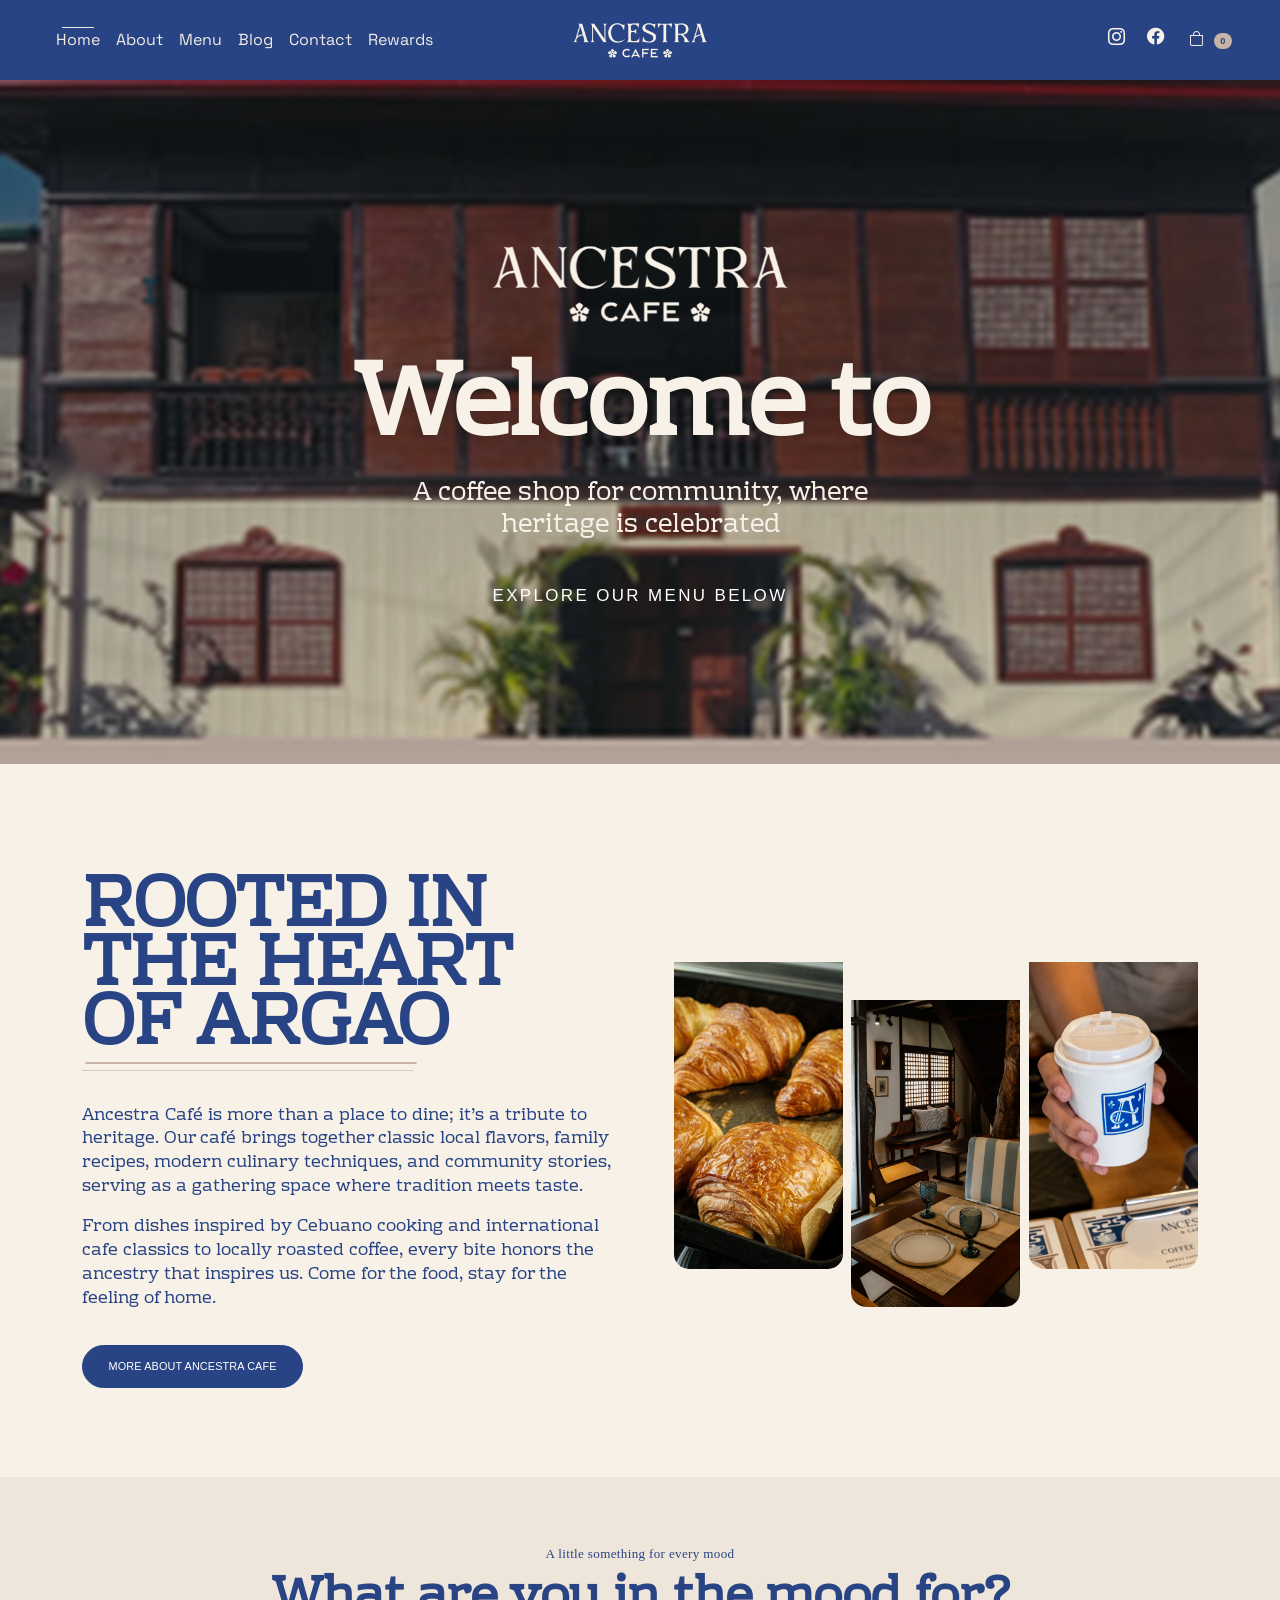
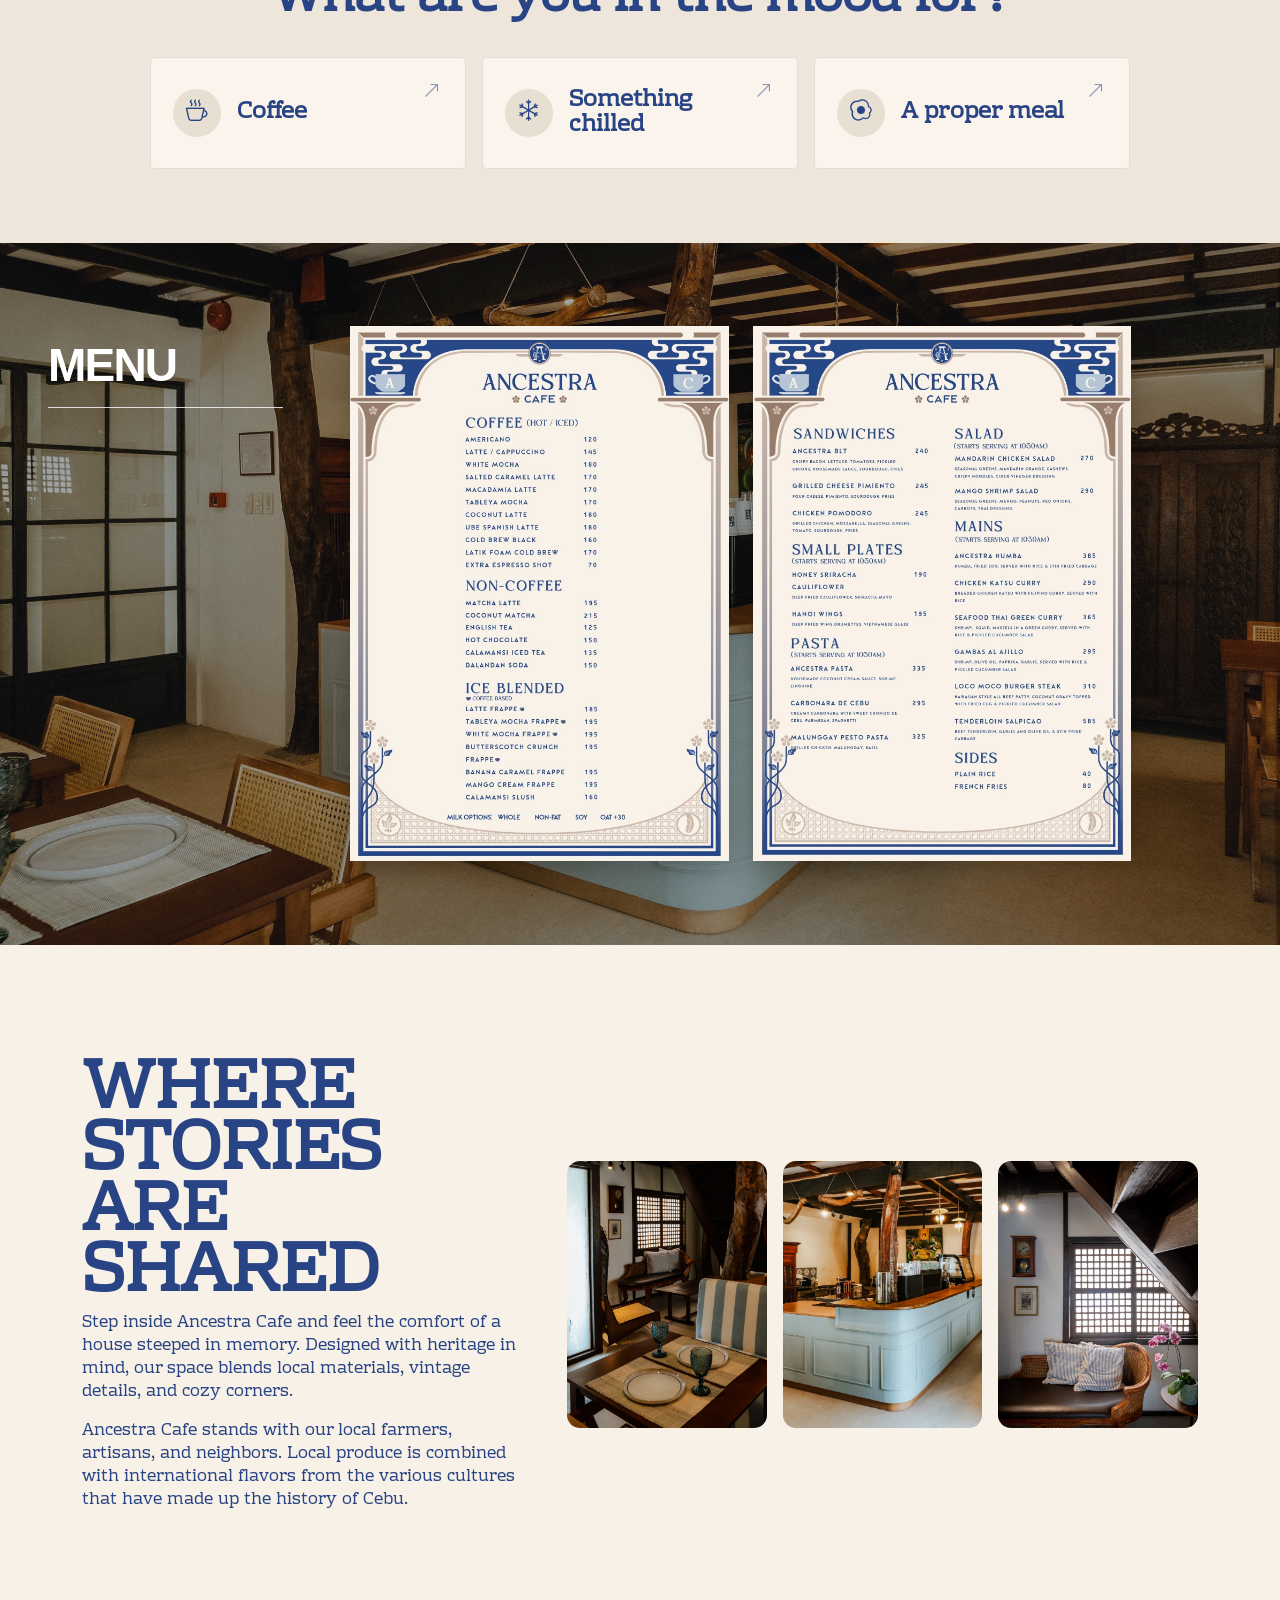
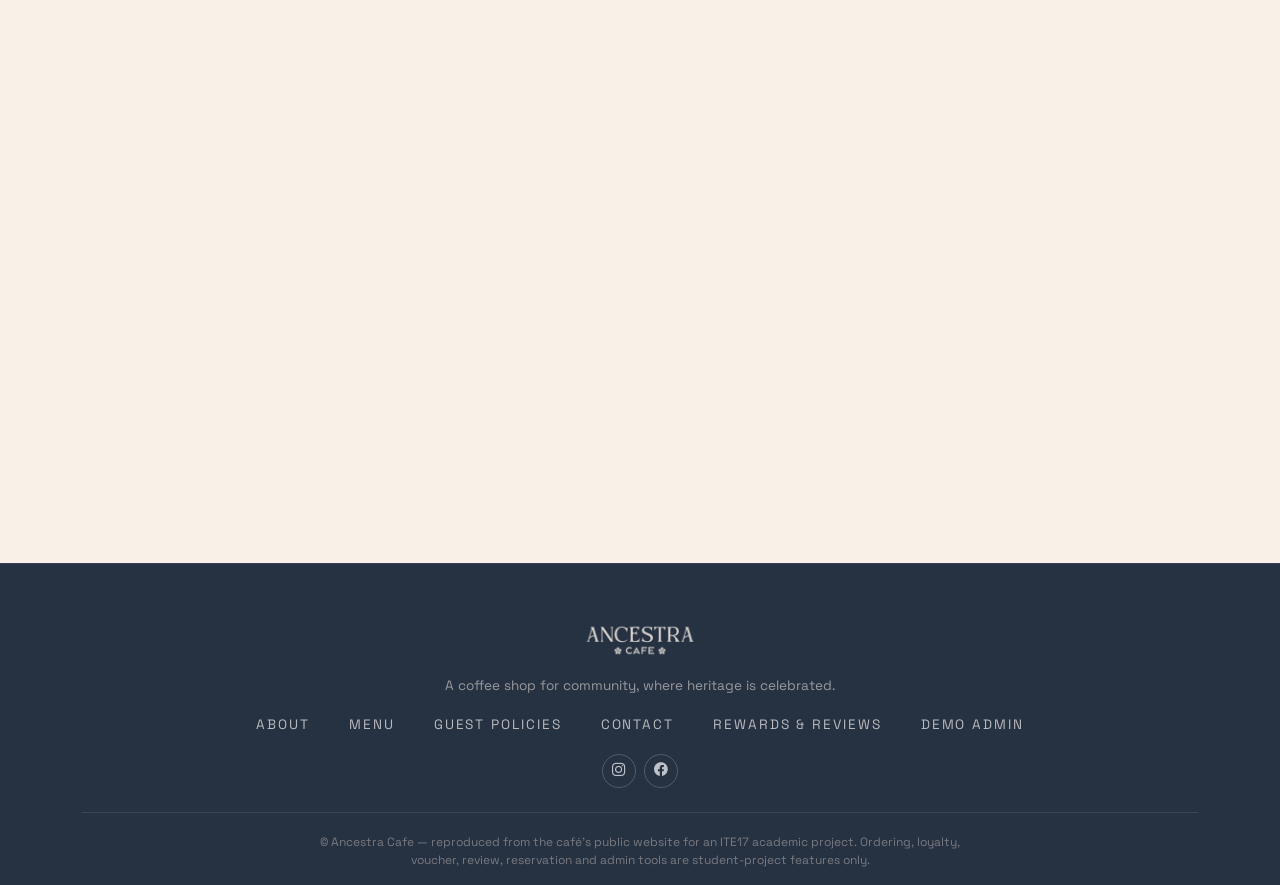
==== commit 60f203c0: "Hello world" ====
--- a/ancestra-cafe/index.html
+++ b/ancestra-cafe/index.html
@@ -1,111 +1,262 @@
-<!DOCTYPE html>
+<!doctype html>
 <html lang="en">
-<head>
-  <meta charset="UTF-8"><meta name="viewport" content="width=device-width, initial-scale=1">
-  <title>Ancestra Cafe | A Coffee Shop for Community</title>
-  <meta name="description" content="Ancestra Cafe in Argao, Cebu — where heritage is celebrated through local flavors, family recipes, and coffee.">
-  <link href="https://cdn.jsdelivr.net/npm/bootstrap@5.3.3/dist/css/bootstrap.min.css" rel="stylesheet">
-  <link href="https://cdn.jsdelivr.net/npm/bootstrap-icons@1.11.3/font/bootstrap-icons.min.css" rel="stylesheet">
-  <link href="https://fonts.googleapis.com/css2?family=Cormorant+Garamond:wght@500;600;700&family=Jost:wght@400;500;600&display=swap" rel="stylesheet">
-  <link href="css/style.css" rel="stylesheet">
-</head>
-<body data-page="home">
-  <div id="site-header"></div>
-  <header class="hero" aria-label="Welcome to Ancestra Cafe">
-    <div class="hero-content container">
-      <h1 class="hero-title"><span>WELCOME TO</span><span>ANCESTRA</span></h1>
-      <div class="hero-cafe-mark"><span>✿</span> CAFE <span>✿</span></div>
-      <p class="tagline">A coffee shop for community, where<br class="d-none d-sm-block"> heritage is celebrated</p>
-      <a href="#menu-preview" class="hero-cta">EXPLORE OUR MENU BELOW</a>
-    </div>
-  </header>
-  <main>
-    <section class="section-pad" id="story">
-      <div class="container"><div class="row align-items-center g-5">
-        <div class="col-lg-6">
-          <p class="eyebrow">Rooted in the heart of Argao</p>
-          <h2 class="section-title">The Heart of Argao</h2>
-          <p>Ancestra Café brings together local flavors, family recipes, and community stories in a heritage home in the heart of Argao. Come for the food, stay for the feeling of home.</p>
-          <a href="about.html" class="btn btn-outline-blue">More about Ancestra Cafe</a>
-        </div>
-        <div class="col-lg-6">
-          <div class="story-photo-row">
-            <div class="story-photo story-photo-a"><img src="https://images.squarespace-cdn.com/content/v1/67a2a8606844a1403f9d8ca4/f281ba41-9ee0-4a73-a841-062bfab2c8f8/DSCF1548-2.jpg" alt="Freshly baked croissants and pastries at Ancestra Cafe"></div>
-            <div class="story-photo story-photo-b"><img src="https://images.squarespace-cdn.com/content/v1/67a2a8606844a1403f9d8ca4/f1a7c862-056a-4633-b0ab-151ec681bb83/DSCF1074.jpg" alt="Heritage dining table inside Ancestra Cafe"></div>
-            <div class="story-photo story-photo-c"><img src="https://images.squarespace-cdn.com/content/v1/67a2a8606844a1403f9d8ca4/cbd8fc98-7d62-414f-a5bc-150d1145529c/DSCF1491.jpg" alt="Ancestra Cafe coffee cup and printed menu"></div>
-          </div>
-        </div>
-      </div></div>
-    </section>
+  <head>
+    <meta charset="UTF-8" />
+    <meta name="viewport" content="width=device-width, initial-scale=1" />
+    <title>Ancestra Cafe | A Coffee Shop for Community</title>
+    <meta
+      name="description"
+      content="Ancestra Cafe in Argao, Cebu — where heritage is celebrated through local flavors, family recipes, and coffee."
+    />
+    <link
+      href="https://cdn.jsdelivr.net/npm/bootstrap@5.3.3/dist/css/bootstrap.min.css"
+      rel="stylesheet"
+    />
+    <link
+      href="https://cdn.jsdelivr.net/npm/bootstrap-icons@1.11.3/font/bootstrap-icons.min.css"
+      rel="stylesheet"
+    />
+    <link
+      href="https://fonts.googleapis.com/css2?family=Space+Grotesk:wght@400;500;600;700&family=Unbounded:wght@400;500;600;700;900&family=Rhodium+Libre:wght@400&display=swap"
+      rel="stylesheet"
+    />
+    <link href="css/style.css" rel="stylesheet" />
+  </head>
+  <body data-page="home">
+    <div id="site-header"></div>
+    <header class="hero" aria-label="Welcome to Ancestra Cafe">
+      <video
+        class="hero-video"
+        autoplay
+        muted
+        loop
+        playsinline
+        preload="metadata"
+        poster="images/ancestra-house-hero.jpg"
+        aria-hidden="true"
+        tabindex="-1"
+      >
+        <source src="videos/squarespace-cdn.mp4" type="video/mp4" />
+      </video>
+      <div class="hero-content container">
+        <img
+          class="hero-logo"
+          src="images/Lettermark+02.png"
+          alt="Ancestra Cafe"
+        />
+        <h1 class="hero-title"><span>Welcome to</span></h1>
+        <p class="tagline">
+          A coffee shop for community, where<br class="d-none d-sm-block" />
+          heritage is celebrated
+        </p>
+        <a href="#menu-preview" class="hero-cta">EXPLORE OUR MENU BELOW</a>
+      </div>
+    </header>
+    <main>
+      <section class="section-pad" id="story">
+        <div class="container">
+          <div class="row align-items-center g-5">
+            <div class="col-lg-6">
+              <h2 class="section-title">Rooted in the heart of Argao</h2>
+              <p>
+                Ancestra Café is more than a place to dine; it’s a tribute to
+                heritage. Our café brings together classic local flavors, family
+                recipes, modern culinary techniques, and community stories,
+                serving as a gathering space where tradition meets taste.
+              </p>
+              <p>
+                From dishes inspired by Cebuano cooking and international cafe
+                classics to locally roasted coffee, every bite honors the
+                ancestry that inspires us. Come for the food, stay for the
+                feeling of home.
+              </p>
+              <a href="about.html" class="btn btn-outline-blue"
+                >More about Ancestra Cafe</a
+              >
+            </div>
+            <div class="col-lg-6">
+              <div class="story-photo-row">
+                <div class="story-photo story-photo-a">
+                  <img
+                    src="images/DSCF1548-2.jpg"
+                    alt="Freshly baked croissants and pastries at Ancestra Cafe"
+                  />
+                </div>
+                <div class="story-photo story-photo-b">
+                  <img
+                    src="images/DSCF1074.jpg"
+                    alt="Heritage dining table inside Ancestra Cafe"
+                  />
+                </div>
+                <div class="story-photo story-photo-c">
+                  <img
+                    src="images/DSCF1491.jpg"
+                    alt="Ancestra Cafe coffee cup and printed menu"
+                  />
+                </div>
+              </div>
+            </div>
+          </div>
+        </div>
+      </section>
 
-    <section class="craving-finder" aria-labelledby="craving-title">
-      <div class="container">
-        <div class="craving-intro">
-          <p class="eyebrow">A little something for every mood</p>
-          <h2 id="craving-title">What are you in the mood for?</h2>
-        </div>
-        <div class="craving-options">
-          <a class="craving-option" href="menu.html?cat=Coffee">
-            <span class="craving-icon" aria-hidden="true"><i class="bi bi-cup-hot"></i></span>
-            <span class="craving-name">Coffee</span>
-            <span class="craving-arrow" aria-hidden="true"><i class="bi bi-arrow-up-right"></i></span>
-          </a>
-          <a class="craving-option" href="menu.html?cat=Ice%20Blended">
-            <span class="craving-icon" aria-hidden="true"><i class="bi bi-snow"></i></span>
-            <span class="craving-name">Something chilled</span>
-            <span class="craving-arrow" aria-hidden="true"><i class="bi bi-arrow-up-right"></i></span>
-          </a>
-          <a class="craving-option" href="menu.html?cat=Pasta">
-            <span class="craving-icon" aria-hidden="true"><i class="bi bi-egg-fried"></i></span>
-            <span class="craving-name">A proper meal</span>
-            <span class="craving-arrow" aria-hidden="true"><i class="bi bi-arrow-up-right"></i></span>
-          </a>
-        </div>
-      </div>
-    </section>
+      <section class="craving-finder" aria-labelledby="craving-title">
+        <div class="container">
+          <div class="craving-intro">
+            <p class="eyebrow">A little something for every mood</p>
+            <h2 id="craving-title">What are you in the mood for?</h2>
+          </div>
+          <div class="craving-options">
+            <a class="craving-option" href="menu.html?cat=Coffee">
+              <span class="craving-icon" aria-hidden="true"
+                ><i class="bi bi-cup-hot"></i
+              ></span>
+              <span class="craving-name">Coffee</span>
+              <span class="craving-arrow" aria-hidden="true"
+                ><i class="bi bi-arrow-up-right"></i
+              ></span>
+            </a>
+            <a class="craving-option" href="menu.html?cat=Ice%20Blended">
+              <span class="craving-icon" aria-hidden="true"
+                ><i class="bi bi-snow"></i
+              ></span>
+              <span class="craving-name">Something chilled</span>
+              <span class="craving-arrow" aria-hidden="true"
+                ><i class="bi bi-arrow-up-right"></i
+              ></span>
+            </a>
+            <a class="craving-option" href="menu.html?cat=Pasta">
+              <span class="craving-icon" aria-hidden="true"
+                ><i class="bi bi-egg-fried"></i
+              ></span>
+              <span class="craving-name">A proper meal</span>
+              <span class="craving-arrow" aria-hidden="true"
+                ><i class="bi bi-arrow-up-right"></i
+              ></span>
+            </a>
+          </div>
+        </div>
+      </section>
 
-    <section class="menu-showcase" id="menu-preview">
-      <div class="menu-showcase-bg" aria-hidden="true"></div>
-      <div class="container-fluid px-lg-5 position-relative">
-        <div class="row align-items-center g-4">
-          <div class="col-lg-3 menu-heading-col"><h2 class="menu-heading">MENU</h2><span class="menu-heading-rule"></span></div>
-          <div class="col-6 col-lg-4"><a class="menu-board-link" href="menu.html" aria-label="View coffee and drinks menu"><img class="menu-board" src="https://images.squarespace-cdn.com/content/v1/67a2a8606844a1403f9d8ca4/909445af-7ad3-4b11-8861-740885ace48c/2.jpg" alt="Official Ancestra Cafe coffee, non-coffee and ice blended menu board"></a></div>
-          <div class="col-6 col-lg-4"><a class="menu-board-link" href="menu.html" aria-label="View food menu"><img class="menu-board" src="https://images.squarespace-cdn.com/content/v1/67a2a8606844a1403f9d8ca4/fb0afee6-86d9-4c52-af3e-d8c494c793b0/3.jpg" alt="Official Ancestra Cafe sandwiches, small plates, pasta, salad, mains and sides menu board"></a></div>
-        </div>
-      </div>
-    </section>
-    <section class="section-pad" id="space">
-      <div class="container"><div class="row g-5 align-items-center">
-        <div class="col-lg-5 order-lg-1"><p class="eyebrow">Where stories are shared</p><h2 class="section-title">Where stories are shared</h2>
-          <p>A heritage home filled with local materials, vintage details, and cozy corners — a place to slow down, share a meal, and feel at home.</p>
-        </div>
-        <div class="col-lg-7 order-lg-2"><div class="row g-3">
-          <div class="col-4"><div class="photo photo-square"><img class="img-cover" src="https://images.squarespace-cdn.com/content/v1/67a2a8606844a1403f9d8ca4/f1a7c862-056a-4633-b0ab-151ec681bb83/DSCF1074.jpg" alt="Heritage dining nook at Ancestra Cafe"></div></div>
-          <div class="col-4"><div class="photo photo-square"><img class="img-cover" src="https://images.squarespace-cdn.com/content/v1/67a2a8606844a1403f9d8ca4/f10a58ea-e797-4103-8c39-69c6f49172d3/DSCF1081.jpg" alt="Ancestra Cafe coffee bar and interior"></div></div>
-          <div class="col-4"><div class="photo photo-square"><img class="img-cover" src="https://images.squarespace-cdn.com/content/v1/67a2a8606844a1403f9d8ca4/1745478587362-8OWVU6J7YXK2QTNNU2LL/DSCF8706.jpg" alt="Traditional weaving in Argao"></div></div>
-        </div></div>
-      </div></div>
-    </section>
+      <section class="menu-showcase" id="menu-preview">
+        <div class="menu-showcase-bg" aria-hidden="true"></div>
+        <div class="container-fluid px-lg-5 position-relative">
+          <div class="row align-items-center g-4">
+            <div class="col-lg-3 menu-heading-col">
+              <h2 class="menu-heading">MENU</h2>
+              <span class="menu-heading-rule"></span>
+            </div>
+            <div class="col-6 col-lg-4">
+              <a
+                class="menu-board-link"
+                href="menu.html"
+                aria-label="View coffee and drinks menu"
+                ><img
+                  class="menu-board"
+                  src="images/2.jpg"
+                  alt="Official Ancestra Cafe coffee, non-coffee and ice blended menu board"
+              /></a>
+            </div>
+            <div class="col-6 col-lg-4">
+              <a
+                class="menu-board-link"
+                href="menu.html"
+                aria-label="View food menu"
+                ><img
+                  class="menu-board"
+                  src="images/3.jpg"
+                  alt="Official Ancestra Cafe sandwiches, small plates, pasta, salad, mains and sides menu board"
+              /></a>
+            </div>
+          </div>
+        </div>
+      </section>
+      <section class="section-pad" id="space">
+        <div class="container">
+          <div class="row g-5 align-items-center">
+            <div class="col-lg-5 order-lg-1">
+              <h2 class="section-title">Where stories are shared</h2>
+              <p>
+                Step inside Ancestra Cafe and feel the comfort of a house
+                steeped in memory. Designed with heritage in mind, our space
+                blends local materials, vintage details, and cozy corners.
+              </p>
+              <p>
+                Ancestra Cafe stands with our local farmers, artisans, and
+                neighbors. Local produce is combined with international flavors
+                from the various cultures that have made up the history of Cebu.
+              </p>
+            </div>
+            <div class="col-lg-7 order-lg-2">
+              <div class="row g-3">
+                <div class="col-4">
+                  <div class="photo photo-square">
+                    <img
+                      class="img-cover"
+                      src="images/DSCF1074.jpg"
+                      alt="Heritage dining nook at Ancestra Cafe"
+                    />
+                  </div>
+                </div>
+                <div class="col-4">
+                  <div class="photo photo-square">
+                    <img
+                      class="img-cover"
+                      src="images/DSCF1081.jpg"
+                      alt="Ancestra Cafe coffee bar and interior"
+                    />
+                  </div>
+                </div>
+                <div class="col-4">
+                  <div class="photo photo-square">
+                    <img
+                      class="img-cover"
+                      src="images/DSCF1579.jpg"
+                      alt="Vintage sofa corner at Ancestra Cafe"
+                    />
+                  </div>
+                </div>
+              </div>
+            </div>
+          </div>
+        </div>
+      </section>
 
-    <section class="home-location" id="home-location">
-      <div class="container">
-        <div class="row align-items-center g-5">
-          <div class="col-lg-5">
-            <p class="location-eyebrow">WELCOME TO ARGAO</p>
-            <h2>WHETHER YOU’RE<br>FROM ARGAO OR JUST<br>PASSING THROUGH,<br>YOU’RE ALWAYS<br>WELCOME HERE.</h2>
-            <p>Find us in the heart of town, where the coffee’s warm and the stories are even warmer.</p>
-            <a href="contact.html" class="location-link">VISIT ANCESTRA CAFE</a>
-          </div>
-          <div class="col-lg-7">
-            <div class="home-map-wrap">
-              <iframe title="Map showing Ancestra Cafe in Argao, Cebu" loading="lazy" src="https://maps.google.com/maps?q=Ancestra%20Cafe%2C%20311%20General%20Ortega%20St%2C%20Poblacion%2C%20Argao%2C%20Cebu&t=&z=17&ie=UTF8&iwloc=&output=embed"></iframe>
-            </div>
-          </div>
-        </div>
-      </div>
-    </section>
-  </main>
-  <div id="site-footer"></div>
-  <script src="https://cdn.jsdelivr.net/npm/bootstrap@5.3.3/dist/js/bootstrap.bundle.min.js"></script>
-  <script src="js/main.js"></script><script src="js/cart.js"></script><script src="js/menu.js"></script><script src="js/home.js"></script>
-</body></html>+      <section class="home-location" id="home-location">
+        <div class="container">
+          <div class="row align-items-center g-5">
+            <div class="col-lg-5">
+              <p class="location-eyebrow">WELCOME TO ARGAO</p>
+              <h2>
+                WHETHER YOU’RE<br />FROM ARGAO OR JUST<br />PASSING THROUGH,<br />YOU’RE
+                ALWAYS<br />WELCOME HERE.
+              </h2>
+              <p>
+                Find us in the heart of town, where the coffee’s warm and the
+                stories are even warmer.
+              </p>
+              <a href="contact.html" class="location-link"
+                >VISIT ANCESTRA CAFE</a
+              >
+            </div>
+            <div class="col-lg-7">
+              <div class="home-map-wrap">
+                <iframe
+                  title="Map showing Ancestra Cafe in Argao, Cebu"
+                  loading="lazy"
+                  src="https://maps.google.com/maps?q=Ancestra%20Cafe%2C%20311%20General%20Ortega%20St%2C%20Poblacion%2C%20Argao%2C%20Cebu&t=&z=17&ie=UTF8&iwloc=&output=embed"
+                ></iframe>
+              </div>
+            </div>
+          </div>
+        </div>
+      </section>
+    </main>
+    <div id="site-footer"></div>
+    <script src="https://cdn.jsdelivr.net/npm/bootstrap@5.3.3/dist/js/bootstrap.bundle.min.js"></script>
+    <script src="js/main.js"></script>
+    <script src="js/cart.js"></script>
+    <script src="js/menu.js"></script>
+    <script src="js/home.js"></script>
+  </body>
+</html>
--- a/ancestra-cafe/css/style.css
+++ b/ancestra-cafe/css/style.css
@@ -16,167 +16,676 @@
   --radius: 14px;
 }
 
-html { scroll-behavior: smooth; }
+html {
+  scroll-behavior: smooth;
+  overflow-x: hidden;
+}
 body {
-  font-family: "Jost", system-ui, sans-serif;
+  font-family: "Space Grotesk", system-ui, sans-serif;
   background: var(--cream);
   color: var(--ink);
   line-height: 1.7;
 }
-h1, h2, h3, h4, h5, .display-font {
-  font-family: "Cormorant Garamond", Georgia, serif;
+h1,
+h2,
+h3,
+h4,
+h5,
+.display-font {
+  font-family: "Rhodium Libre", Georgia, serif;
   font-weight: 600;
-  letter-spacing: .01em;
-}
-a { color: var(--blue); }
-a:hover { color: var(--blue-dark); }
-.text-muted-2 { color: var(--muted); }
+  letter-spacing: 0.01em;
+}
+a {
+  color: var(--blue);
+}
+a:hover {
+  color: var(--blue-dark);
+}
+.text-muted-2 {
+  color: var(--muted);
+}
 .eyebrow {
-  text-transform: uppercase; letter-spacing: .22em; font-size: .78rem;
-  color: var(--terracotta); font-weight: 500;
-}
-section { scroll-margin-top: 80px; }
-.section-pad { padding: 5rem 0; }
-.bg-paper { background: var(--paper); }
-.bg-sky { background: var(--sky-light); }
+  text-transform: uppercase;
+  letter-spacing: 0.22em;
+  font-size: 0.78rem;
+  color: var(--terracotta);
+  font-weight: 500;
+}
+section {
+  scroll-margin-top: 80px;
+}
+.section-pad {
+  padding: 5rem 0;
+}
+.bg-paper {
+  background: var(--paper);
+}
+.bg-sky {
+  background: var(--sky-light);
+}
 
 /* ---------- Buttons ---------- */
-.btn { border-radius: 50rem; padding: .6rem 1.5rem; font-weight: 500; letter-spacing: .04em; }
-.btn-blue { background: var(--blue); border-color: var(--blue); color: #fff; }
-.btn-blue:hover, .btn-blue:focus { background: var(--blue-dark); border-color: var(--blue-dark); color: #fff; }
-.btn-outline-blue { border: 1.5px solid var(--blue); color: var(--blue); background: transparent; }
-.btn-outline-blue:hover { background: var(--blue); color: #fff; }
-.btn-cream { background: var(--cream); color: var(--ink); border-color: var(--cream); }
-.btn-cream:hover { background: #fff; }
+.btn {
+  border-radius: 50rem;
+  padding: 0.6rem 1.5rem;
+  font-weight: 500;
+  letter-spacing: 0.04em;
+}
+.btn-blue {
+  background: var(--blue);
+  border-color: var(--blue);
+  color: #fff;
+}
+.btn-blue:hover,
+.btn-blue:focus {
+  background: var(--blue-dark);
+  border-color: var(--blue-dark);
+  color: #fff;
+}
+.btn-outline-blue {
+  border: 1.5px solid var(--blue);
+  color: var(--blue);
+  background: transparent;
+}
+.btn-outline-blue:hover {
+  background: var(--blue);
+  color: #fff;
+}
+.btn-cream {
+  background: var(--cream);
+  color: var(--ink);
+  border-color: var(--cream);
+}
+.btn-cream:hover {
+  background: #fff;
+}
 
 /* ---------- Navbar ---------- */
-.site-nav { background: rgba(244, 236, 220, .97); backdrop-filter: blur(6px); border-bottom: 1px solid var(--line); }
-.site-nav .navbar-brand { display: flex; align-items: center; gap: .6rem; font-family: "Cormorant Garamond", serif; font-size: 1.6rem; font-weight: 700; color: var(--blue-dark); }
-.site-nav .navbar-brand img { height: 42px; width: 42px; }
-.site-nav .nav-link { color: var(--ink); text-transform: uppercase; letter-spacing: .14em; font-size: .82rem; padding: .6rem .9rem; position: relative; }
-.site-nav .nav-link:hover, .site-nav .nav-link.active { color: var(--blue); }
-.site-nav .nav-link.active::after { content: ""; position: absolute; left: .9rem; right: .9rem; bottom: .25rem; height: 2px; background: var(--blue); }
-.cart-btn { position: relative; }
-.cart-badge { position: absolute; top: -6px; right: -6px; font-size: .68rem; background: var(--terracotta); }
+.site-nav {
+  background: rgba(244, 236, 220, 0.97);
+  backdrop-filter: blur(6px);
+  border-bottom: 1px solid var(--line);
+}
+.site-nav .navbar-brand {
+  display: flex;
+  align-items: center;
+  gap: 0.6rem;
+  font-family: "Rhodium Libre", serif;
+  font-size: 1.6rem;
+  font-weight: 700;
+  color: var(--blue-dark);
+}
+.site-nav .navbar-brand img {
+  height: 50px;
+  width: auto;
+}
+.site-nav .nav-link {
+  color: var(--ink);
+  text-transform: uppercase;
+  letter-spacing: 0.14em;
+  font-size: 0.82rem;
+  padding: 0.6rem 0.9rem;
+  position: relative;
+}
+.site-nav .nav-link:hover,
+.site-nav .nav-link.active {
+  color: var(--blue);
+}
+.site-nav .nav-link.active::after {
+  content: "";
+  position: absolute;
+  left: 0.9rem;
+  right: 0.9rem;
+  bottom: 0.25rem;
+  height: 2px;
+  background: var(--blue);
+}
+.cart-btn {
+  position: relative;
+}
+.cart-badge {
+  position: absolute;
+  top: -6px;
+  right: -6px;
+  font-size: 0.68rem;
+  background: var(--terracotta);
+}
 
 /* ---------- Hero ---------- */
+.hero .welcome {
+  font-size: 1.4rem;
+  letter-spacing: 0.3em;
+  text-transform: uppercase;
+  font-family: "Space Grotesk", sans-serif;
+}
+.hero h1 {
+  font-size: clamp(3.2rem, 9vw, 6.5rem);
+  line-height: 1;
+  margin: 0.4rem 0 1rem;
+}
+.hero .tagline {
+  font-size: 1.25rem;
+  max-width: 36rem;
+  margin: 0 auto 2rem;
+}
+.page-hero {
+  padding: 5rem 0 3.5rem;
+  text-align: center;
+  background:
+    linear-gradient(rgba(248, 241, 232, 0.92), rgba(185, 204, 221, 0.82)),
+    url("../images/DSCF1579.jpg") center / cover;
+  border-bottom: 1px solid var(--line);
+}
+.page-hero h1 {
+  font-size: clamp(2.4rem, 6vw, 4rem);
+}
+
+/* ---------- Images (never stretched) ---------- */
+.img-cover {
+  width: 100%;
+  height: 100%;
+  object-fit: cover;
+  display: block;
+}
+.ratio img {
+  object-fit: cover;
+}
+.photo {
+  border-radius: var(--radius);
+  overflow: hidden;
+  box-shadow: 0 10px 30px rgba(59, 42, 29, 0.12);
+}
+.photo-tall {
+  aspect-ratio: 4 / 5;
+}
+.photo-wide {
+  aspect-ratio: 4 / 3;
+}
+.photo-square {
+  aspect-ratio: 1 / 1;
+}
+
+/* ---------- Cards ---------- */
+.card-soft {
+  background: #fff;
+  border: 1px solid var(--line);
+  border-radius: var(--radius);
+  box-shadow: 0 4px 16px rgba(59, 42, 29, 0.06);
+}
+.card-soft.hover-lift {
+  transition:
+    transform 0.2s,
+    box-shadow 0.2s;
+}
+.card-soft.hover-lift:hover {
+  transform: translateY(-4px);
+  box-shadow: 0 12px 28px rgba(59, 42, 29, 0.12);
+}
+.feature-icon {
+  width: 58px;
+  height: 58px;
+  border-radius: 50%;
+  background: var(--sky-light);
+  color: var(--blue);
+  display: grid;
+  place-items: center;
+  font-size: 1.5rem;
+}
+
+/* ---------- Menu ---------- */
+.menu-tile {
+  aspect-ratio: 1 / 1;
+  display: grid;
+  place-items: center;
+  overflow: hidden;
+  position: relative;
+  font-size: 3.4rem;
+  border-radius: var(--radius) var(--radius) 0 0;
+}
+.menu-tile img {
+  position: absolute;
+  inset: 0;
+  width: 100%;
+  height: 100%;
+  object-fit: cover;
+  display: block;
+}
+.menu-tile-fallback {
+  position: relative;
+  z-index: 1;
+  display: none;
+  align-items: center;
+  justify-content: center;
+  width: 100%;
+  height: 100%;
+}
+.menu-tile.is-placeholder img {
+  inset: 0;
+  width: 40%;
+  height: 40%;
+  margin: auto;
+  object-fit: contain;
+}
+.tile-coffee {
+  background: linear-gradient(135deg, #d9bf9d, #b58b5e);
+}
+.tile-tea {
+  background: linear-gradient(135deg, #c8e0d0, #8fb9a0);
+}
+.tile-pastry {
+  background: linear-gradient(135deg, #f2d9a8, #e0b26a);
+}
+.tile-brunch {
+  background: linear-gradient(135deg, #f0c9b8, #d98e6c);
+}
+.tile-dessert {
+  background: linear-gradient(135deg, #e9c9dc, #c995b5);
+}
+.price {
+  font-family: "Rhodium Libre", serif;
+  font-size: 1.5rem;
+  font-weight: 700;
+  color: var(--blue-dark);
+}
+.tag-pill {
+  font-size: 0.7rem;
+  letter-spacing: 0.08em;
+  text-transform: uppercase;
+  background: var(--sky-light);
+  color: var(--blue-dark);
+  padding: 0.15rem 0.6rem;
+  border-radius: 50rem;
+}
+.fav-btn {
+  border: 0;
+  background: transparent;
+  color: var(--terracotta);
+  font-size: 1.25rem;
+  line-height: 1;
+}
+.filter-pill {
+  border: 1.5px solid var(--line);
+  background: #fff;
+  color: var(--ink);
+  border-radius: 50rem;
+  padding: 0.35rem 1.1rem;
+  font-size: 0.9rem;
+}
+.filter-pill.active,
+.filter-pill:hover {
+  background: var(--blue);
+  border-color: var(--blue);
+  color: #fff;
+}
+
+/* ---------- Loyalty ---------- */
+.loyalty-card {
+  background: linear-gradient(135deg, var(--blue-dark), var(--blue));
+  color: #fff;
+  border-radius: 20px;
+  padding: 1.75rem;
+  box-shadow: 0 14px 34px rgba(43, 77, 110, 0.35);
+}
+.stamp-grid {
+  display: grid;
+  grid-template-columns: repeat(5, 1fr);
+  gap: 0.75rem;
+}
+.stamp {
+  aspect-ratio: 1;
+  border-radius: 50%;
+  border: 2px dashed rgba(255, 255, 255, 0.6);
+  display: grid;
+  place-items: center;
+  font-size: 1.5rem;
+  color: rgba(255, 255, 255, 0.6);
+}
+.stamp.filled {
+  background: var(--cream);
+  border: 2px solid var(--cream);
+  color: var(--blue-dark);
+}
+.voucher {
+  display: flex;
+  background: #fff;
+  border: 1px solid var(--line);
+  border-radius: var(--radius);
+  overflow: hidden;
+}
+.voucher-side {
+  background: var(--terracotta);
+  color: #fff;
+  padding: 1rem;
+  display: grid;
+  place-items: center;
+  min-width: 90px;
+  text-align: center;
+  font-family: "Rhodium Libre", serif;
+  font-size: 1.5rem;
+  font-weight: 700;
+  line-height: 1.1;
+}
+.voucher-body {
+  padding: 1rem 1.25rem;
+  flex: 1;
+  border-left: 2px dashed var(--line);
+}
+.code-chip {
+  font-family: monospace;
+  background: var(--sky-light);
+  padding: 0.1rem 0.5rem;
+  border-radius: 6px;
+  font-weight: 700;
+}
+
+/* ---------- Reviews ---------- */
+.stars {
+  color: #e0a526;
+  letter-spacing: 0.1em;
+}
+.star-input {
+  display: inline-flex;
+  flex-direction: row-reverse;
+  gap: 0.15rem;
+}
+.star-input input {
+  display: none;
+}
+.star-input label {
+  font-size: 2rem;
+  color: #d3c7b0;
+  cursor: pointer;
+  transition: color 0.15s;
+}
+.star-input input:checked ~ label,
+.star-input label:hover,
+.star-input label:hover ~ label {
+  color: #e0a526;
+}
+
+/* ---------- Map ---------- */
+.map-frame {
+  width: 100%;
+  height: 100%;
+  min-height: 380px;
+  border: 0;
+  border-radius: var(--radius);
+}
+
+/* ---------- Footer ---------- */
+.site-footer {
+  background: var(--blue-dark);
+  color: #dbe9f2;
+  padding: 4rem 0 1.5rem;
+}
+.site-footer a {
+  color: #fff;
+  text-decoration: none;
+}
+.site-footer a:hover {
+  text-decoration: underline;
+}
+.site-footer h5 {
+  color: #fff;
+}
+.social a {
+  display: inline-grid;
+  place-items: center;
+  width: 40px;
+  height: 40px;
+  border-radius: 50%;
+  border: 1px solid rgba(255, 255, 255, 0.5);
+  margin-right: 0.4rem;
+}
+.social a:hover {
+  background: #fff;
+  color: var(--blue-dark);
+}
+
+/* ---------- Centered-logo navigation (desktop) ---------- */
+.nav-logo img {
+  height: 48px;
+  width: 48px;
+}
+.nav-social {
+  color: var(--ink);
+  font-size: 1.15rem;
+  padding: 0 0.35rem;
+}
+.nav-social:hover {
+  color: var(--blue);
+}
+@media (min-width: 992px) {
+  .site-nav .container-fluid {
+    position: relative;
+  }
+  .nav-logo {
+    position: absolute;
+    left: 50%;
+    top: 50%;
+    transform: translate(-50%, -50%);
+  }
+}
+.footer-links a {
+  margin: 0 0.6rem;
+  text-transform: uppercase;
+  letter-spacing: 0.14em;
+  font-size: 0.8rem;
+}
+.hero-logo {
+  width: 120px;
+  height: 120px;
+  margin-bottom: 1rem;
+}
+.section-title {
+  font-size: clamp(2rem, 4.5vw, 3rem);
+}
+
+/* ---------- Misc ---------- */
+.back-top {
+  position: fixed;
+  right: 1.25rem;
+  bottom: 1.25rem;
+  z-index: 1030;
+  display: none;
+  width: 46px;
+  height: 46px;
+  border-radius: 50%;
+  padding: 0;
+}
+.toast-wrap {
+  position: fixed;
+  top: 80px;
+  right: 1rem;
+  z-index: 2000;
+}
+.cart-line {
+  border-bottom: 1px solid var(--line);
+  padding: 0.75rem 0;
+}
+.qty-btn {
+  width: 28px;
+  height: 28px;
+  padding: 0;
+  border-radius: 50%;
+  line-height: 1;
+}
+.admin-sidebar .nav-link {
+  color: var(--ink);
+  border-radius: 10px;
+}
+.admin-sidebar .nav-link.active {
+  background: var(--blue);
+  color: #fff;
+}
+.stat-num {
+  font-family: "Rhodium Libre", serif;
+  font-size: 2.6rem;
+  font-weight: 700;
+  color: var(--blue-dark);
+  line-height: 1;
+}
+.form-control,
+.form-select {
+  border-radius: 10px;
+  border-color: var(--line);
+  background-color: #fffdf8;
+}
+.form-control:focus,
+.form-select:focus {
+  border-color: var(--blue);
+  box-shadow: 0 0 0 0.2rem rgba(61, 106, 148, 0.2);
+}
+
+@media (max-width: 991.98px) {
+  .site-nav .nav-link.active::after {
+    display: none;
+  }
+  .section-pad {
+    padding: 3.5rem 0;
+  }
+}
+
+/* Ancestra identity additions */
+.brand-wordmark {
+  display: flex;
+  flex-direction: column;
+  line-height: 0.86;
+  font-family: Georgia, serif;
+  font-size: 1.05rem;
+  letter-spacing: 0.14em;
+  color: var(--blue-dark);
+  margin-left: 0.25rem;
+}
+.brand-wordmark small {
+  font-family: "Space Grotesk", sans-serif;
+  font-size: 0.56rem;
+  letter-spacing: 0.32em;
+  text-align: center;
+  margin-top: 0.35rem;
+}
+.footer-brand {
+  font-family: Georgia, serif;
+  letter-spacing: 0.18em;
+  font-size: 1.35rem;
+  color: #fff;
+  margin-bottom: 0.5rem;
+}
+.footer-brand small {
+  display: block;
+  font-family: "Space Grotesk", sans-serif;
+  font-size: 0.65rem;
+  letter-spacing: 0.35em;
+}
+.menu-board {
+  width: 100%;
+  height: auto;
+  display: block;
+  border: 1px solid #d6c8b7;
+  box-shadow: 0 8px 24px rgba(25, 45, 78, 0.12);
+  background: #fbf3e8;
+}
+.blog-cover {
+  width: 100%;
+  height: 260px;
+  object-fit: cover;
+}
+/* Blog "Show more" / "Show less" toggle buttons on the flip cards. */
+.blog-toggle {
+  display: inline-flex;
+  align-items: center;
+  gap: 0.4rem;
+}
+/* Blog cards use a real CSS grid: cards wrap 2-up from the md breakpoint
+   and align-items keeps a flipped card from stretching its neighbour. */
+.blog-grid {
+  display: grid;
+  grid-template-columns: 1fr;
+  gap: 1.5rem;
+  align-items: start;
+}
+@media (min-width: 768px) {
+  .blog-grid {
+    grid-template-columns: repeat(2, minmax(0, 1fr));
+  }
+}
+/* Flip cards: the wrapper only supplies the 3D perspective, while the
+   rotating inner carries the card frame (background, border, radius) so the
+   entire card turns over — frame and content together. JavaScript keeps the
+   inner's height in step with the visible face, so the card grows to fit
+   whichever side is showing. */
+.blog-card {
+  perspective: 1400px;
+}
+.blog-card-inner {
+  position: relative;
+  background: #fbf8f2;
+  border: 1px solid #e0d6ca;
+  border-radius: 10px;
+  transform-style: preserve-3d;
+  transition:
+    transform 0.55s var(--ease-ancestra),
+    height 0.55s var(--ease-ancestra);
+}
+.blog-card.is-flipped .blog-card-inner {
+  transform: rotateY(180deg);
+}
+/* Faces clip their own content (the inner must stay overflow-free, otherwise
+   preserve-3d would be flattened) and hide whichever side faces away. */
+.blog-card-face {
+  overflow: hidden;
+  border-radius: 9px;
+  backface-visibility: hidden;
+  -webkit-backface-visibility: hidden;
+}
+.blog-card-back {
+  position: absolute;
+  top: 0;
+  left: 0;
+  width: 100%;
+  transform: rotateY(180deg);
+}
+.blog-card-back-head {
+  display: flex;
+  flex-wrap: wrap;
+  align-items: center;
+  justify-content: space-between;
+  gap: 0.75rem 1rem;
+  padding-bottom: 0.75rem;
+  margin-bottom: 1rem;
+  border-bottom: 1px solid var(--line);
+}
+@media (prefers-reduced-motion: reduce) {
+  .blog-card-inner {
+    transition: none;
+  }
+}
+.policy-list li {
+  margin-bottom: 0.8rem;
+}
 .hero {
-  min-height: 88vh; display: flex; align-items: center; text-align: center;
-  background:
-    linear-gradient(rgba(20, 38, 72, .38), rgba(20, 38, 72, .48)),
-    url("https://images.squarespace-cdn.com/content/v1/67a2a8606844a1403f9d8ca4/f10a58ea-e797-4103-8c39-69c6f49172d3/DSCF1081.jpg") center / cover no-repeat;
-  color: #fff;
-}
-.hero .welcome { font-size: 1.4rem; letter-spacing: .3em; text-transform: uppercase; font-family: "Jost", sans-serif; }
-.hero h1 { font-size: clamp(3.2rem, 9vw, 6.5rem); line-height: 1; margin: .4rem 0 1rem; }
-.hero .tagline { font-size: 1.25rem; max-width: 36rem; margin: 0 auto 2rem; }
-.page-hero {
-  padding: 5rem 0 3.5rem; text-align: center;
-  background: linear-gradient(rgba(248, 241, 232, .92), rgba(185, 204, 221, .82)), url("https://images.squarespace-cdn.com/content/v1/67a2a8606844a1403f9d8ca4/5d65cc2a-5388-4bb5-a195-317b4a38ca5d/DSCF1579.jpg") center / cover;
-  border-bottom: 1px solid var(--line);
-}
-.page-hero h1 { font-size: clamp(2.4rem, 6vw, 4rem); }
-
-/* ---------- Images (never stretched) ---------- */
-.img-cover { width: 100%; height: 100%; object-fit: cover; display: block; }
-.ratio img { object-fit: cover; }
-.photo { border-radius: var(--radius); overflow: hidden; box-shadow: 0 10px 30px rgba(59, 42, 29, .12); }
-.photo-tall { aspect-ratio: 4 / 5; }
-.photo-wide { aspect-ratio: 4 / 3; }
-.photo-square { aspect-ratio: 1 / 1; }
-
-/* ---------- Cards ---------- */
-.card-soft { background: #fff; border: 1px solid var(--line); border-radius: var(--radius); box-shadow: 0 4px 16px rgba(59, 42, 29, .06); }
-.card-soft.hover-lift { transition: transform .2s, box-shadow .2s; }
-.card-soft.hover-lift:hover { transform: translateY(-4px); box-shadow: 0 12px 28px rgba(59, 42, 29, .12); }
-.feature-icon { width: 58px; height: 58px; border-radius: 50%; background: var(--sky-light); color: var(--blue); display: grid; place-items: center; font-size: 1.5rem; }
-
-/* ---------- Menu ---------- */
-.menu-tile { aspect-ratio: 16 / 10; display: grid; place-items: center; font-size: 3.4rem; border-radius: var(--radius) var(--radius) 0 0; }
-.tile-coffee { background: linear-gradient(135deg, #d9bf9d, #b58b5e); }
-.tile-tea { background: linear-gradient(135deg, #c8e0d0, #8fb9a0); }
-.tile-pastry { background: linear-gradient(135deg, #f2d9a8, #e0b26a); }
-.tile-brunch { background: linear-gradient(135deg, #f0c9b8, #d98e6c); }
-.tile-dessert { background: linear-gradient(135deg, #e9c9dc, #c995b5); }
-.price { font-family: "Cormorant Garamond", serif; font-size: 1.5rem; font-weight: 700; color: var(--blue-dark); }
-.tag-pill { font-size: .7rem; letter-spacing: .08em; text-transform: uppercase; background: var(--sky-light); color: var(--blue-dark); padding: .15rem .6rem; border-radius: 50rem; }
-.fav-btn { border: 0; background: transparent; color: var(--terracotta); font-size: 1.25rem; line-height: 1; }
-.filter-pill { border: 1.5px solid var(--line); background: #fff; color: var(--ink); border-radius: 50rem; padding: .35rem 1.1rem; font-size: .9rem; }
-.filter-pill.active, .filter-pill:hover { background: var(--blue); border-color: var(--blue); color: #fff; }
-
-/* ---------- Loyalty ---------- */
-.loyalty-card { background: linear-gradient(135deg, var(--blue-dark), var(--blue)); color: #fff; border-radius: 20px; padding: 1.75rem; box-shadow: 0 14px 34px rgba(43, 77, 110, .35); }
-.stamp-grid { display: grid; grid-template-columns: repeat(5, 1fr); gap: .75rem; }
-.stamp { aspect-ratio: 1; border-radius: 50%; border: 2px dashed rgba(255, 255, 255, .6); display: grid; place-items: center; font-size: 1.5rem; color: rgba(255, 255, 255, .6); }
-.stamp.filled { background: var(--cream); border: 2px solid var(--cream); color: var(--blue-dark); }
-.voucher { display: flex; background: #fff; border: 1px solid var(--line); border-radius: var(--radius); overflow: hidden; }
-.voucher-side { background: var(--terracotta); color: #fff; padding: 1rem; display: grid; place-items: center; min-width: 90px; text-align: center; font-family: "Cormorant Garamond", serif; font-size: 1.5rem; font-weight: 700; line-height: 1.1; }
-.voucher-body { padding: 1rem 1.25rem; flex: 1; border-left: 2px dashed var(--line); }
-.code-chip { font-family: monospace; background: var(--sky-light); padding: .1rem .5rem; border-radius: 6px; font-weight: 700; }
-
-/* ---------- Reviews ---------- */
-.stars { color: #e0a526; letter-spacing: .1em; }
-.star-input { display: inline-flex; flex-direction: row-reverse; gap: .15rem; }
-.star-input input { display: none; }
-.star-input label { font-size: 2rem; color: #d3c7b0; cursor: pointer; transition: color .15s; }
-.star-input input:checked ~ label, .star-input label:hover, .star-input label:hover ~ label { color: #e0a526; }
-
-/* ---------- Map ---------- */
-.map-frame { width: 100%; height: 100%; min-height: 380px; border: 0; border-radius: var(--radius); }
-
-/* ---------- Footer ---------- */
-.site-footer { background: var(--blue-dark); color: #dbe9f2; padding: 4rem 0 1.5rem; }
-.site-footer a { color: #fff; text-decoration: none; }
-.site-footer a:hover { text-decoration: underline; }
-.site-footer h5 { color: #fff; }
-.social a { display: inline-grid; place-items: center; width: 40px; height: 40px; border-radius: 50%; border: 1px solid rgba(255, 255, 255, .5); margin-right: .4rem; }
-.social a:hover { background: #fff; color: var(--blue-dark); }
-
-/* ---------- Centered-logo navigation (desktop) ---------- */
-.nav-logo img { height: 48px; width: 48px; }
-.nav-social { color: var(--ink); font-size: 1.15rem; padding: 0 .35rem; }
-.nav-social:hover { color: var(--blue); }
-@media (min-width: 992px) {
-  .site-nav .container-fluid { position: relative; }
-  .nav-logo { position: absolute; left: 50%; top: 50%; transform: translate(-50%, -50%); }
-}
-.footer-links a { margin: 0 .6rem; text-transform: uppercase; letter-spacing: .14em; font-size: .8rem; }
-.hero-logo { width: 120px; height: 120px; margin-bottom: 1rem; }
-.section-title { font-size: clamp(2rem, 4.5vw, 3rem); }
-
-/* ---------- Misc ---------- */
-.back-top { position: fixed; right: 1.25rem; bottom: 1.25rem; z-index: 1030; display: none; width: 46px; height: 46px; border-radius: 50%; padding: 0; }
-.toast-wrap { position: fixed; top: 80px; right: 1rem; z-index: 2000; }
-.cart-line { border-bottom: 1px solid var(--line); padding: .75rem 0; }
-.qty-btn { width: 28px; height: 28px; padding: 0; border-radius: 50%; line-height: 1; }
-.admin-sidebar .nav-link { color: var(--ink); border-radius: 10px; }
-.admin-sidebar .nav-link.active { background: var(--blue); color: #fff; }
-.stat-num { font-family: "Cormorant Garamond", serif; font-size: 2.6rem; font-weight: 700; color: var(--blue-dark); line-height: 1; }
-.form-control, .form-select { border-radius: 10px; border-color: var(--line); background-color: #fffdf8; }
-.form-control:focus, .form-select:focus { border-color: var(--blue); box-shadow: 0 0 0 .2rem rgba(61, 106, 148, .2); }
-
-@media (max-width: 991.98px) {
-  .site-nav .nav-link.active::after { display: none; }
-  .section-pad { padding: 3.5rem 0; }
-}
-
-/* Ancestra identity additions */
-.brand-wordmark{display:flex;flex-direction:column;line-height:.86;font-family:Georgia,serif;font-size:1.05rem;letter-spacing:.14em;color:var(--blue-dark);margin-left:.25rem}
-.brand-wordmark small{font-family:"Jost",sans-serif;font-size:.56rem;letter-spacing:.32em;text-align:center;margin-top:.35rem}
-.footer-brand{font-family:Georgia,serif;letter-spacing:.18em;font-size:1.35rem;color:#fff;margin-bottom:.5rem}
-.footer-brand small{display:block;font-family:"Jost",sans-serif;font-size:.65rem;letter-spacing:.35em}
-.menu-board{width:100%;height:auto;display:block;border:1px solid #d6c8b7;box-shadow:0 8px 24px rgba(25,45,78,.12);background:#fbf3e8}
-.blog-cover{width:100%;height:260px;object-fit:cover}
-.policy-list li{margin-bottom:.8rem}
-.hero{background-position:center 54%}
-.page-hero h1{color:var(--blue-dark)}
-.eyebrow{color:var(--blue)}
-.btn-blue{background:var(--blue);border-color:var(--blue)}
-.voucher-side{background:var(--blue)}
-
-.hero-logo{width:min(420px,78vw);height:auto;max-height:none;object-fit:contain;margin-bottom:1.5rem}
-.footer-wordmark{width:min(280px,75vw);height:auto;object-fit:contain}
-
+  background-position: center 54%;
+}
+.page-hero h1 {
+  color: var(--blue-dark);
+}
+.eyebrow {
+  color: var(--blue);
+}
+.btn-blue {
+  background: var(--blue);
+  border-color: var(--blue);
+}
+.voucher-side {
+  background: var(--blue);
+}
+
+.footer-wordmark {
+  width: min(280px, 75vw);
+  height: auto;
+  object-fit: contain;
+}
 
 /* ================================================================
    ANCESTRA REFERENCE MATCH — visual details transcribed from the
@@ -196,37 +705,65 @@
   --sky-light: #284484;
   --ancestra-footer: #263142;
 }
-html { scroll-behavior: smooth; scroll-padding-top: 82px; }
+html {
+  scroll-behavior: smooth;
+  scroll-padding-top: 82px;
+  overflow-x: hidden;
+}
 body {
   margin: 0;
   background: var(--cream);
   color: var(--blue);
-  font-family: "Cormorant Garamond", Georgia, serif;
+  font-family: "Rhodium Libre", Georgia, serif;
   font-size: 17px;
   line-height: 1.48;
   overflow-x: hidden;
 }
-h1,h2,h3,h4,h5,.display-font,.section-title {
-  font-family: "Cormorant Garamond", Georgia, serif;
+h1,
+h2,
+h3,
+h4,
+h5,
+.display-font,
+.section-title {
+  font-family: "Rhodium Libre", Georgia, serif;
   color: var(--blue);
   font-weight: 600;
-  letter-spacing: -.012em;
-}
-p { color: var(--blue); }
-.text-muted-2 { color: #827d77 !important; }
+  letter-spacing: -0.012em;
+}
+p {
+  color: var(--blue);
+}
+.text-muted-2 {
+  color: #827d77 !important;
+}
 .eyebrow {
   color: var(--blue);
   font-family: Georgia, serif;
-  font-size: .82rem;
+  font-size: 0.82rem;
   font-weight: 400;
-  letter-spacing: .025em;
+  letter-spacing: 0.025em;
   text-transform: none;
 }
-.section-pad { padding: clamp(4.2rem, 8vw, 7.4rem) 0; }
-.bg-paper,.bg-sky { background: var(--cream) !important; }
-.section-title { font-size: clamp(2.7rem, 5.4vw, 5.2rem); line-height: .94; text-transform: uppercase; }
-a { color: var(--blue); text-decoration: none; }
-a:hover { color: #a58e7e; }
+.section-pad {
+  padding: clamp(4.2rem, 8vw, 7.4rem) 0;
+}
+.bg-paper,
+.bg-sky {
+  background: var(--cream) !important;
+}
+.section-title {
+  font-size: clamp(2.7rem, 5.4vw, 5.2rem);
+  line-height: 0.94;
+  text-transform: uppercase;
+}
+a {
+  color: var(--blue);
+  text-decoration: none;
+}
+a:hover {
+  color: #a58e7e;
+}
 
 /* Fixed blue masthead. The logo is the café's own supplied lettermark. */
 .site-nav {
@@ -240,45 +777,64 @@
   border: 0;
   box-shadow: none;
   backdrop-filter: none;
-  transition: height .35s ease, min-height .35s ease, box-shadow .35s ease;
-}
-.site-nav .container-fluid { height: 80px; min-height: 80px; }
-.site-nav .navbar-collapse { height: 100%; }
-.site-nav .navbar-nav { align-items: center; height: 100%; }
+  transition:
+    height 0.35s ease,
+    min-height 0.35s ease,
+    box-shadow 0.35s ease;
+}
+.site-nav .container-fluid {
+  height: 80px;
+  min-height: 80px;
+}
+.site-nav .navbar-collapse {
+  height: 100%;
+}
+.site-nav .navbar-nav {
+  align-items: center;
+  height: 100%;
+}
 .site-nav .nav-link {
   position: relative;
   display: flex;
   align-items: center;
   height: 100%;
-  padding: 0 .72rem;
+  padding: 0 0.9rem;
   color: #f7f1e8 !important;
-  font-family: "Cormorant Garamond", Georgia, serif;
-  font-size: 1.08rem;
-  font-weight: 500;
+  font-family: "Space Grotesk", Arial, sans-serif;
+  font-size: 1rem;
+  font-weight: 400;
   letter-spacing: 0;
   text-transform: none;
-  opacity: .97;
-  transition: opacity .25s ease;
-}
-.site-nav .nav-link:hover { opacity: .72; color: #fff !important; }
+  opacity: 0.97;
+  transition: opacity 0.25s ease;
+}
+.site-nav .nav-link:hover {
+  opacity: 0.72;
+  color: #fff !important;
+}
 .site-nav .nav-link.active::after {
   content: "";
   position: absolute;
-  left: .72rem;
-  right: .72rem;
-  bottom: 18px;
+  left: 0.9rem;
+  right: 0.9rem;
+  bottom: 24px;
   height: 1px;
   background: #f7f1e8;
 }
-.site-nav .navbar-brand { padding: 0; margin: 0; }
+.site-nav .navbar-brand {
+  padding: 0;
+  margin: 0;
+}
 .site-nav .nav-wordmark {
   display: block;
-  width: 174px;
-  max-height: 48px;
+  width: auto;
+  max-height: 50px;
   height: auto;
   object-fit: contain;
 }
-.site-nav .navbar-toggler { color: #f7f1e8; }
+.site-nav .navbar-toggler {
+  color: #f7f1e8;
+}
 .site-nav .navbar-toggler-icon {
   filter: invert(1);
 }
@@ -288,38 +844,60 @@
   justify-content: center;
   color: #f7f1e8 !important;
   font-size: 1.08rem;
-  padding: 0 .42rem;
-  transition: transform .25s ease, opacity .25s ease;
-}
-.site-nav .nav-social:hover { opacity: .7; transform: translateY(-2px); }
+  padding: 0 0.42rem;
+  transition:
+    transform 0.25s ease,
+    opacity 0.25s ease;
+}
+.site-nav .nav-social:hover {
+  opacity: 0.7;
+  transform: translateY(-2px);
+}
 .site-nav .cart-btn {
   border: 0 !important;
   background: transparent !important;
   color: #f7f1e8 !important;
-  padding: .25rem .4rem;
-  font-size: .95rem;
+  padding: 0.25rem 0.4rem;
+  font-size: 0.95rem;
   box-shadow: none !important;
 }
 .site-nav .cart-badge {
   background: #c8b4a6 !important;
   color: #284484 !important;
-  font-size: .58rem;
-}
-.site-nav.is-scrolled { height: 72px; min-height: 72px; box-shadow: 0 3px 14px rgba(18,32,61,.13); }
-.site-nav.is-scrolled .container-fluid { height: 72px; min-height: 72px; }
-.site-nav.is-scrolled .nav-link.active::after { bottom: 14px; }
-@media(min-width:992px) {
-  .site-nav .container-fluid { position: relative; }
+  font-size: 0.58rem;
+}
+.site-nav.is-scrolled {
+  height: 72px;
+  min-height: 72px;
+  box-shadow: 0 3px 14px rgba(18, 32, 61, 0.13);
+}
+.site-nav.is-scrolled .container-fluid {
+  height: 72px;
+  min-height: 72px;
+}
+.site-nav.is-scrolled .nav-link.active::after {
+  bottom: 20px;
+}
+@media (min-width: 992px) {
+  .site-nav .container-fluid {
+    position: relative;
+  }
   .site-nav .navbar-brand.nav-logo {
     position: absolute;
     left: 50%;
     top: 50%;
-    transform: translate(-50%,-50%);
+    transform: translate(-50%, -50%);
     z-index: 2;
   }
-  .site-nav .navbar-collapse { width: 100%; }
-  .site-nav .navbar-nav { margin-right: auto !important; }
-  .site-nav .nav-right { margin-left: auto; }
+  .site-nav .navbar-collapse {
+    width: 100%;
+  }
+  .site-nav .navbar-nav {
+    margin-right: auto !important;
+  }
+  .site-nav .nav-right {
+    margin-left: auto;
+  }
 }
 
 /* Hero: full-bleed ancestral-house photograph, dark overlay, staged lettering. */
@@ -329,8 +907,8 @@
   display: flex;
   align-items: center;
   justify-content: center;
-  min-height: min(68vh, 700px);
-  height: min(68vh, 700px);
+  min-height: 76vh;
+  height: 76vh;
   margin: 0;
   padding: 3rem 1rem;
   overflow: hidden;
@@ -347,49 +925,101 @@
   background-size: cover;
   background-position: center 48%;
   transform: scale(1.055);
-  animation: houseDrift 15s cubic-bezier(.2,.65,.25,1) forwards;
+  animation: houseDrift 15s cubic-bezier(0.2, 0.65, 0.25, 1) forwards;
 }
 .hero::after {
   content: "";
   position: absolute;
+  z-index: 0;
+  inset: 0;
+  background: linear-gradient(
+    180deg,
+    rgba(10, 17, 29, 0.16) 0%,
+    rgba(10, 17, 29, 0.25) 48%,
+    rgba(10, 17, 29, 0.12) 100%
+  );
+}
+/* The hero plays the café's supplied video as its background. The still in
+   .hero::before (and the video's poster) stays underneath as the fallback
+   for reduced-motion readers and for browsers that cannot play the file. */
+.hero-video {
+  position: absolute;
   z-index: -1;
   inset: 0;
-  background: linear-gradient(180deg, rgba(10,17,29,.16) 0%, rgba(10,17,29,.25) 48%, rgba(10,17,29,.12) 100%);
-}
-.hero .container { position: relative; z-index: 1; max-width: 1000px; }
-.hero .welcome { display: none; }
+  width: 100%;
+  height: 100%;
+  object-fit: cover;
+  object-position: center 48%;
+  pointer-events: none;
+}
+@media (prefers-reduced-motion: reduce) {
+  .hero-video {
+    display: none;
+  }
+}
+.hero .container {
+  position: relative;
+  z-index: 1;
+  max-width: 1000px;
+}
+.hero .welcome {
+  display: none;
+}
+.hero-logo {
+  display: block;
+  width: 100%;
+  max-width: 580px;
+  height: auto;
+  max-height: 110px;
+  object-fit: contain;
+  margin: 0 auto 1.2rem;
+  opacity: 0;
+  transform: translateY(18px);
+  filter: blur(4px);
+}
+.hero-ready .hero-logo {
+  animation: heroTextIn 0.7s 0.18s cubic-bezier(0.2, 0.65, 0.25, 1) forwards;
+}
 .hero-title {
   display: flex;
   flex-direction: column;
   align-items: center;
   margin: 0;
   color: #f7f1e8 !important;
-  font-family: "Cormorant Garamond", Georgia, serif;
-  font-size: clamp(3.8rem, 7.4vw, 8.6rem);
+  font-family: "Rhodium Libre", Georgia, serif;
+  font-size: clamp(2rem, 4vw, 2.95rem);
   font-weight: 700;
-  line-height: .82;
-  letter-spacing: -.045em;
-  text-transform: uppercase;
-  text-shadow: 0 2px 12px rgba(0,0,0,.12);
-}
-.hero-title span { display: block; opacity: 0; transform: translateY(26px); filter: blur(4px); }
+  line-height: 1.1;
+  letter-spacing: -0.02em;
+  text-transform: none;
+  text-shadow: 0 2px 12px rgba(0, 0, 0, 0.12);
+}
+.hero-title span {
+  display: block;
+  opacity: 0;
+  transform: translateY(26px);
+  filter: blur(4px);
+}
 .hero-cafe-mark {
-  margin: .65rem 0 1.05rem;
+  margin: 0.65rem 0 1.05rem;
   color: #f7f1e8;
-  font-family: "Jost", Arial, sans-serif;
+  font-family: "Space Grotesk", Arial, sans-serif;
   font-size: clamp(1.05rem, 2vw, 1.8rem);
   font-weight: 600;
-  letter-spacing: .09em;
+  letter-spacing: 0.25em;
   opacity: 0;
   transform: translateY(18px);
 }
-.hero-cafe-mark span { font-size: .9em; padding: 0 .22em; }
+.hero-cafe-mark span {
+  font-size: 0.9em;
+  padding: 0 0.22em;
+}
 .hero .tagline {
   max-width: 35rem;
   margin: 0 auto 2.1rem;
   color: #f7f1e8;
-  font-family: "Cormorant Garamond", Georgia, serif;
-  font-size: clamp(1.15rem, 1.65vw, 1.65rem);
+  font-family: "Rhodium Libre", Georgia, serif;
+  font-size: clamp(1.15rem, 2.1vw, 1.625rem);
   font-weight: 500;
   line-height: 1.25;
   opacity: 0;
@@ -399,53 +1029,104 @@
   display: inline-block;
   color: #fff;
   font-family: Arial, sans-serif;
-  font-size: .72rem;
+  font-size: 1.06rem;
   font-weight: 400;
-  letter-spacing: .015em;
+  letter-spacing: 0.14em;
   text-transform: uppercase;
   text-decoration: none;
-  padding: .45rem .8rem;
+  padding: 0.45rem 0.8rem;
   opacity: 0;
   transform: translateY(12px);
-  transition: opacity .3s ease, letter-spacing .3s ease;
-}
-.hero-cta:hover { color: #fff; letter-spacing: .11em; }
-.hero-ready .hero-title span:first-child { animation: heroTextIn .82s .18s cubic-bezier(.2,.65,.25,1) forwards; }
-.hero-ready .hero-title span:last-child { animation: heroTextIn .82s .36s cubic-bezier(.2,.65,.25,1) forwards; }
-.hero-ready .hero-cafe-mark { animation: heroTextIn .7s .53s cubic-bezier(.2,.65,.25,1) forwards; }
-.hero-ready .tagline { animation: heroTextIn .7s .68s cubic-bezier(.2,.65,.25,1) forwards; }
-.hero-ready .hero-cta { animation: heroTextIn .65s .88s cubic-bezier(.2,.65,.25,1) forwards; }
+  transition:
+    opacity 0.3s ease,
+    letter-spacing 0.3s ease;
+}
+.hero-cta:hover {
+  color: #fff;
+  letter-spacing: 0.11em;
+}
+.hero-ready .hero-title span:first-child {
+  animation: heroTextIn 0.82s 0.18s cubic-bezier(0.2, 0.65, 0.25, 1) forwards;
+}
+.hero-ready .hero-title span:last-child {
+  animation: heroTextIn 0.82s 0.36s cubic-bezier(0.2, 0.65, 0.25, 1) forwards;
+}
+.hero-ready .hero-cafe-mark {
+  animation: heroTextIn 0.7s 0.53s cubic-bezier(0.2, 0.65, 0.25, 1) forwards;
+}
+.hero-ready .tagline {
+  animation: heroTextIn 0.7s 0.68s cubic-bezier(0.2, 0.65, 0.25, 1) forwards;
+}
+.hero-ready .hero-cta {
+  animation: heroTextIn 0.65s 0.88s cubic-bezier(0.2, 0.65, 0.25, 1) forwards;
+}
 @keyframes heroTextIn {
-  0% { opacity: 0; transform: translateY(26px); filter: blur(4px); }
-  100% { opacity: 1; transform: translateY(0); filter: blur(0); }
+  0% {
+    opacity: 0;
+    transform: translateY(26px);
+    filter: blur(4px);
+  }
+  100% {
+    opacity: 1;
+    transform: translateY(0);
+    filter: blur(0);
+  }
 }
 @keyframes houseDrift {
-  0% { transform: scale(1.055); }
-  100% { transform: scale(1.005); }
+  0% {
+    transform: scale(1.055);
+  }
+  100% {
+    transform: scale(1.005);
+  }
 }
 
 /* First editorial story: 3 staggered portrait images beside the copy. */
-#story { background: var(--cream); }
-#story .row { align-items: center; }
-#story .section-title { display: none; }
-#story .eyebrow { display: none; }
-#story p { max-width: 560px; font-size: clamp(1rem, 1.35vw, 1.28rem); line-height: 1.38; }
-#story .btn { margin-top: 1.1rem; }
+#story {
+  background: var(--cream);
+}
+#story .row {
+  align-items: center;
+}
+#story .section-title {
+  display: none;
+}
+#story .eyebrow {
+  display: none;
+}
+#story p {
+  max-width: 560px;
+  font-size: clamp(1rem, 1.35vw, 1.28rem);
+  line-height: 1.38;
+}
+#story .btn {
+  margin-top: 1.1rem;
+}
 .story-photo-row {
   display: grid;
-  grid-template-columns: repeat(3,minmax(0,1fr));
+  grid-template-columns: repeat(3, minmax(0, 1fr));
   align-items: start;
-  gap: .55rem;
-  padding-left: .6rem;
+  gap: 0.55rem;
+  padding-left: 0.6rem;
 }
 .story-photo {
   height: clamp(190px, 24vw, 370px);
   overflow: hidden;
   border-radius: 0 0 15px 15px;
 }
-.story-photo-b { margin-top: 2.4rem; }
-.story-photo img { width: 100%; height: 100%; object-fit: cover; display: block; transition: transform 1.2s cubic-bezier(.2,.65,.25,1); }
-.story-photo:hover img { transform: scale(1.055); }
+.story-photo-b {
+  margin-top: 2.4rem;
+}
+.story-photo img {
+  width: 100%;
+  height: 100%;
+  object-fit: cover;
+  display: block;
+  transition: transform 1.2s cubic-bezier(0.2, 0.65, 0.25, 1);
+}
+.story-photo:hover img {
+  transform: scale(1.055);
+}
 
 /* Full-bleed photographed menu stage. Menu artwork is the original artwork. */
 .menu-showcase {
@@ -454,7 +1135,7 @@
   min-height: min(78vh, 780px);
   display: flex;
   align-items: center;
-  padding: clamp(3.4rem,6vw,5.5rem) 0;
+  padding: clamp(3.4rem, 6vw, 5.5rem) 0;
   overflow: hidden;
   background: #201e1a;
 }
@@ -462,7 +1143,7 @@
   position: absolute;
   z-index: -2;
   inset: 0;
-  background-image: url("https://images.squarespace-cdn.com/content/v1/67a2a8606844a1403f9d8ca4/af0b5e93-059e-4502-9408-1e55246575d7/DSCF1082.jpg");
+  background-image: url("../images/DSCF1082.jpg");
   background-position: center;
   background-size: cover;
   transform: scale(1.02);
@@ -472,20 +1153,34 @@
   position: absolute;
   z-index: -1;
   inset: 0;
-  background: rgba(18,22,28,.36);
-}
-.menu-heading-col { align-self: stretch; display: flex; flex-direction: column; justify-content: flex-start; padding-top: 1rem; }
+  background: rgba(18, 22, 28, 0.36);
+}
+.menu-heading-col {
+  align-self: stretch;
+  display: flex;
+  flex-direction: column;
+  justify-content: flex-start;
+  padding-top: 1rem;
+}
 .menu-heading {
   margin: 0;
   color: #fff !important;
   font-family: Arial, sans-serif;
-  font-size: clamp(2.1rem,3.6vw,4.5rem);
+  font-size: clamp(2.1rem, 3.6vw, 4.5rem);
   font-weight: 700;
-  letter-spacing: -.04em;
+  letter-spacing: -0.04em;
   line-height: 1;
 }
-.menu-heading-rule { width: min(100%, 235px); height: 1px; background: rgba(255,255,255,.8); margin-top: 1.2rem; }
-.menu-board-link { display: block; max-width: 100%; }
+.menu-heading-rule {
+  width: min(100%, 235px);
+  height: 1px;
+  background: rgba(255, 255, 255, 0.8);
+  margin-top: 1.2rem;
+}
+.menu-board-link {
+  display: block;
+  max-width: 100%;
+}
 .menu-showcase .menu-board {
   display: block;
   width: 100%;
@@ -494,29 +1189,56 @@
   object-fit: contain;
   border: 0;
   border-radius: 0;
-  box-shadow: 0 8px 25px rgba(0,0,0,.24);
+  box-shadow: 0 8px 25px rgba(0, 0, 0, 0.24);
   background: transparent;
-  transition: transform .8s cubic-bezier(.2,.65,.25,1), filter .5s ease;
-}
-.menu-showcase .menu-board-link:hover .menu-board { transform: translateY(-7px); filter: brightness(1.025); }
-.menu-highlights { background: var(--cream); }
+  transition:
+    transform 0.8s cubic-bezier(0.2, 0.65, 0.25, 1),
+    filter 0.5s ease;
+}
+.menu-showcase .menu-board-link:hover .menu-board {
+  transform: translateY(-7px);
+  filter: brightness(1.025);
+}
+.menu-highlights {
+  background: var(--cream);
+}
 
 /* "Where stories are shared": text left, image triptych right. */
-#space { background: var(--cream); }
-#space .row { align-items: center; }
-#space .section-title { font-size: clamp(2.6rem,5.4vw,5.1rem); line-height: .88; text-transform: uppercase; }
-#space p { font-size: clamp(1rem,1.3vw,1.2rem); line-height: 1.38; }
-#space .photo { border-radius: 13px; box-shadow: none; }
-#space .photo-square { aspect-ratio: 3 / 4; }
-#space .photo img { transition: transform 1.2s cubic-bezier(.2,.65,.25,1); }
-#space .photo:hover img { transform: scale(1.045); }
+#space {
+  background: var(--cream);
+}
+#space .row {
+  align-items: center;
+}
+#space .section-title {
+  font-size: clamp(2.6rem, 5.4vw, 5.1rem);
+  line-height: 0.88;
+  text-transform: uppercase;
+}
+#space p {
+  font-size: clamp(1rem, 1.3vw, 1.2rem);
+  line-height: 1.38;
+}
+#space .photo {
+  border-radius: 13px;
+  box-shadow: none;
+}
+#space .photo-square {
+  aspect-ratio: 3 / 4;
+}
+#space .photo img {
+  transition: transform 1.2s cubic-bezier(0.2, 0.65, 0.25, 1);
+}
+#space .photo:hover img {
+  transform: scale(1.045);
+}
 
 /* Navy location section with a soft, shallow curved top edge. */
 .home-location {
   position: relative;
   z-index: 1;
   margin-top: 0;
-  padding: clamp(5.2rem,8vw,8rem) 0 clamp(4.2rem,7vw,6rem);
+  padding: clamp(5.2rem, 8vw, 8rem) 0 clamp(4.2rem, 7vw, 6rem);
   background: #284484;
   color: #f7f1e8;
 }
@@ -534,130 +1256,308 @@
 .home-location .location-eyebrow {
   color: #d7c7b8;
   font-family: Arial, sans-serif;
-  font-size: .7rem;
-  letter-spacing: .12em;
-  margin-bottom: .8rem;
+  font-size: 0.7rem;
+  letter-spacing: 0.12em;
+  margin-bottom: 0.8rem;
 }
 .home-location h2 {
   color: #fff !important;
   font-family: Arial, sans-serif;
-  font-size: clamp(1.15rem,2vw,1.75rem);
+  font-size: clamp(1.15rem, 2vw, 1.75rem);
   font-weight: 700;
   line-height: 1.08;
-  letter-spacing: -.02em;
+  letter-spacing: -0.02em;
   text-transform: uppercase;
   margin-bottom: 1.2rem;
 }
-.home-location p { color: #f7f1e8; font-size: 1.05rem; line-height: 1.4; max-width: 420px; }
+.home-location p {
+  color: #f7f1e8;
+  font-size: 1.05rem;
+  line-height: 1.4;
+  max-width: 420px;
+}
 .location-link {
   display: inline-block;
   margin-top: 1rem;
   color: #fff;
-  border-bottom: 1px solid rgba(255,255,255,.7);
-  padding-bottom: .35rem;
-  font-family: Arial,sans-serif;
-  font-size: .68rem;
-  letter-spacing: .1em;
-}
-.location-link:hover { color: #d9c7b7; }
+  border-bottom: 1px solid rgba(255, 255, 255, 0.7);
+  padding-bottom: 0.35rem;
+  font-family: Arial, sans-serif;
+  font-size: 0.68rem;
+  letter-spacing: 0.1em;
+}
+.location-link:hover {
+  color: #d9c7b7;
+}
 .home-map-wrap {
   overflow: hidden;
   width: 100%;
   aspect-ratio: 16/9;
   background: #e6e4df;
 }
-.home-map-wrap iframe { display: block; width: 100%; height: 100%; min-height: 290px; border: 0; }
-
-/* The original footer is charcoal, with centered wordmark and quiet links. */
+.home-map-wrap iframe {
+  display: block;
+  width: 100%;
+  height: 100%;
+  min-height: 290px;
+  border: 0;
+}
+
+/* The footer: dark, centered, quiet. */
 .site-footer {
   position: relative;
   margin-top: 0;
-  padding: 4.2rem 0 1.7rem;
+  padding: 3.5rem 0 1.5rem;
   background: var(--ancestra-footer) !important;
-  color: #bdb8b1;
+  color: #b9b9bd;
   border: 0;
-  border-radius: 50% 50% 0 0 / 2.2rem 2.2rem 0 0;
+  border-top: 1px solid rgba(255, 255, 255, 0.08);
+  border-radius: 0;
 }
 .site-footer::before {
-  content: "";
-  position: absolute;
-  top: -15px;
-  left: -3%;
-  width: 106%;
-  height: 30px;
-  background: var(--ancestra-footer);
-  border-radius: 50% 50% 0 0 / 100% 100% 0 0;
+  display: none;
 }
 .site-footer .footer-wordmark {
   display: block;
-  width: 180px;
-  max-height: 58px;
+  width: 120px;
+  max-height: 40px;
   object-fit: contain;
-  margin: 0 auto 1.2rem;
-  opacity: .75;
-}
-.site-footer .footer-brand { display: none; }
-.site-footer p { color: #a9a9a9; font-family: Georgia,serif; font-size: .82rem; }
-.site-footer a { color: #b9b9bd; font-family: Georgia,serif; text-decoration: none; font-size: .85rem; }
-.site-footer a:hover { color: #fff; text-decoration: none; }
+  margin: 0 auto 1rem;
+  opacity: 0.85;
+}
+.site-footer .footer-brand {
+  display: none;
+}
+.site-footer p {
+  color: #9a9a9e;
+  font-family: "Space Grotesk", sans-serif;
+  font-size: 0.85rem;
+  margin: 0;
+}
+.site-footer a {
+  color: #b9b9bd;
+  font-family: "Space Grotesk", sans-serif;
+  text-decoration: none;
+  font-size: 0.85rem;
+  transition: color 0.2s ease;
+}
+.site-footer a:hover {
+  color: #fff;
+  text-decoration: none;
+}
+.site-footer .footer-links {
+  list-style: none;
+  padding: 0;
+  margin: 0 0 1.25rem;
+  display: flex;
+  flex-wrap: wrap;
+  justify-content: center;
+  gap: 0.25rem 1.25rem;
+}
+.site-footer .footer-links .list-inline-item {
+  margin: 0;
+}
+.site-footer .social {
+  display: flex;
+  justify-content: center;
+  gap: 0.5rem;
+  margin: 0 0 1.5rem;
+}
 .site-footer .social a {
-  width: 34px; height: 34px;
+  width: 34px;
+  height: 34px;
   border-radius: 50%;
-  border: 1px solid rgba(255,255,255,.35);
+  border: 1px solid rgba(255, 255, 255, 0.2);
   color: #bfc1c8;
-  margin: 0 .25rem;
-}
-.site-footer hr { border-color: rgba(255,255,255,.16) !important; }
+  display: inline-grid;
+  place-items: center;
+  margin: 0;
+  transition:
+    color 0.2s ease,
+    border-color 0.2s ease;
+}
+.site-footer .social a:hover {
+  color: #fff;
+  border-color: rgba(255, 255, 255, 0.5);
+}
+.site-footer hr {
+  border: 0;
+  border-top: 1px solid rgba(255, 255, 255, 0.1);
+  margin: 1.5rem 0 1.25rem;
+  opacity: 1;
+}
+.site-footer .footer-note {
+  color: #7a7a80;
+  font-size: 0.75rem;
+  line-height: 1.5;
+  max-width: 640px;
+  margin: 0 auto;
+}
 
 /* Shared page styling: preserve original content and keep added tools in this visual language. */
 .page-hero {
-  padding: clamp(3.8rem,7vw,6rem) 0 3.8rem;
+  padding: clamp(3.8rem, 7vw, 6rem) 0 3.8rem;
   background: var(--cream) !important;
   border: 0;
   text-align: center;
 }
-.page-hero h1 { color: var(--blue); font-size: clamp(2.8rem,5.8vw,5rem); line-height: .98; }
-.page-hero .lead { color: var(--blue); font-family: "Cormorant Garamond",Georgia,serif; font-size: 1.2rem; }
-.photo { border-radius: 13px; box-shadow: none; overflow: hidden; }
-.card-soft { background: #fbf8f2; border: 1px solid #e0d6ca; border-radius: 10px; box-shadow: none; }
-.card-soft.hover-lift { transition: transform .45s ease, border-color .45s ease; }
-.card-soft.hover-lift:hover { transform: translateY(-4px); border-color: #284484; box-shadow: none; }
-.btn { border-radius: 50rem; font-family: Arial,sans-serif; font-size: .68rem; font-weight: 500; letter-spacing: .01em; text-transform: uppercase; padding: .78rem 1.6rem; }
-.btn-blue { background: #284484; border-color: #284484; color: #fff; }
-.btn-blue:hover,.btn-blue:focus { background: #1e376d; border-color: #1e376d; color: #fff; }
-.btn-outline-blue { background: #284484; border: 1px solid #284484; color: #fff; }
-.btn-outline-blue:hover { background: #1e376d; border-color: #1e376d; color: #fff; }
-.btn-cream { background: #f7f1e8; color: #284484; border-color: #f7f1e8; }
-.form-control,.form-select { border-radius: 4px; border-color: #d7cbbd; background: #fffdf9; color: #284484; }
-.form-control:focus,.form-select:focus { border-color: #284484; box-shadow: 0 0 0 .18rem rgba(40,68,132,.15); }
-.form-label { color: #284484; font-family: Georgia,serif; font-size: .88rem; }
-.feature-icon { border-radius: 50%; background: #e7e0d6; color: #284484; }
-.menu-tile { border-radius: 8px 8px 0 0; }
-.tag-pill,.filter-pill { border-radius: 50rem; }
-.filter-pill.active,.filter-pill:hover { background: #284484; border-color: #284484; }
-.loyalty-card { border-radius: 12px; background: #284484; box-shadow: none; }
-.voucher { border-radius: 8px; background: #fbf8f2; }
-.voucher-side { background: #284484; }
-.code-chip { border-radius: 3px; }
-.map-frame { border-radius: 8px; }
-.admin-sidebar .nav-link { border-radius: 4px; }
-.admin-sidebar .nav-link.active { background: #284484; color: #fff; }
-.stat-num { color: #284484; }
-.modal-content { border-radius: 10px; }
+.page-hero h1 {
+  color: var(--blue);
+  font-size: clamp(2.8rem, 5.8vw, 5rem);
+  line-height: 0.98;
+}
+.page-hero .lead {
+  color: var(--blue);
+  font-family: "Rhodium Libre", Georgia, serif;
+  font-size: 1.2rem;
+}
+.photo {
+  border-radius: 13px;
+  box-shadow: none;
+  overflow: hidden;
+}
+.card-soft {
+  background: #fbf8f2;
+  border: 1px solid #e0d6ca;
+  border-radius: 10px;
+  box-shadow: none;
+}
+.card-soft.hover-lift {
+  transition:
+    transform 0.45s ease,
+    border-color 0.45s ease;
+}
+.card-soft.hover-lift:hover {
+  transform: translateY(-4px);
+  border-color: #284484;
+  box-shadow: none;
+}
+.btn {
+  border-radius: 50rem;
+  font-family: Arial, sans-serif;
+  font-size: 0.68rem;
+  font-weight: 500;
+  letter-spacing: 0.01em;
+  text-transform: uppercase;
+  padding: 0.78rem 1.6rem;
+}
+.btn-blue {
+  background: #284484;
+  border-color: #284484;
+  color: #fff;
+}
+.btn-blue:hover,
+.btn-blue:focus {
+  background: #1e376d;
+  border-color: #1e376d;
+  color: #fff;
+}
+.btn-outline-blue {
+  background: #284484;
+  border: 1px solid #284484;
+  color: #fff;
+}
+.btn-outline-blue:hover {
+  background: #1e376d;
+  border-color: #1e376d;
+  color: #fff;
+}
+.btn-cream {
+  background: #f7f1e8;
+  color: #284484;
+  border-color: #f7f1e8;
+}
+.form-control,
+.form-select {
+  border-radius: 4px;
+  border-color: #d7cbbd;
+  background: #fffdf9;
+  color: #284484;
+}
+.form-control:focus,
+.form-select:focus {
+  border-color: #284484;
+  box-shadow: 0 0 0 0.18rem rgba(40, 68, 132, 0.15);
+}
+.form-label {
+  color: #284484;
+  font-family: Georgia, serif;
+  font-size: 0.88rem;
+}
+.feature-icon {
+  border-radius: 50%;
+  background: #e7e0d6;
+  color: #284484;
+}
+.menu-tile {
+  border-radius: 8px 8px 0 0;
+}
+.tag-pill,
+.filter-pill {
+  border-radius: 50rem;
+}
+.filter-pill.active,
+.filter-pill:hover {
+  background: #284484;
+  border-color: #284484;
+}
+.loyalty-card {
+  border-radius: 12px;
+  background: #284484;
+  box-shadow: none;
+}
+.voucher {
+  border-radius: 8px;
+  background: #fbf8f2;
+}
+.voucher-side {
+  background: #284484;
+}
+.code-chip {
+  border-radius: 3px;
+}
+.map-frame {
+  border-radius: 8px;
+}
+.admin-sidebar .nav-link {
+  border-radius: 4px;
+}
+.admin-sidebar .nav-link.active {
+  background: #284484;
+  color: #fff;
+}
+.stat-num {
+  color: #284484;
+}
+.modal-content {
+  border-radius: 10px;
+}
 
 /* Scroll reveals and page changes: subtle, short, and sequential like the reference. */
-.ancestra-reveal { opacity: 1; transform: none; }
+.ancestra-reveal {
+  opacity: 1;
+  transform: none;
+}
 .motion-ready .ancestra-reveal {
   opacity: 0;
-  transform: translate3d(0,26px,0);
-  transition: opacity .85s cubic-bezier(.2,.65,.25,1), transform .95s cubic-bezier(.2,.65,.25,1);
+  transform: translate3d(0, 26px, 0);
+  transition:
+    opacity 0.85s cubic-bezier(0.2, 0.65, 0.25, 1),
+    transform 0.95s cubic-bezier(0.2, 0.65, 0.25, 1);
   transition-delay: var(--reveal-delay, 0ms);
 }
-.motion-ready .ancestra-reveal.is-visible { opacity: 1; transform: translate3d(0,0,0); }
+.motion-ready .ancestra-reveal.is-visible {
+  opacity: 1;
+  transform: translate3d(0, 0, 0);
+}
 .motion-ready #story .col-lg-6:first-child.ancestra-reveal,
-.motion-ready #space .col-lg-5.ancestra-reveal { transform: translate3d(-28px,0,0); }
+.motion-ready #space .col-lg-5.ancestra-reveal {
+  transform: translate3d(-28px, 0, 0);
+}
 .motion-ready #story .col-lg-6:first-child.ancestra-reveal.is-visible,
-.motion-ready #space .col-lg-5.ancestra-reveal.is-visible { transform: translate3d(0,0,0); }
+.motion-ready #space .col-lg-5.ancestra-reveal.is-visible {
+  transform: translate3d(0, 0, 0);
+}
 body::after {
   content: "";
   position: fixed;
@@ -666,62 +1566,158 @@
   pointer-events: none;
   background: var(--cream);
   opacity: 1;
-  transition: opacity .48s ease;
-}
-body.page-loaded::after { opacity: 0; }
-body.page-leaving::after { opacity: 1; transition-duration: .22s; }
-@media(prefers-reduced-motion: reduce) {
-  html { scroll-behavior: auto; }
-  *,*::before,*::after { animation-duration: .01ms !important; animation-iteration-count: 1 !important; transition-duration: .01ms !important; }
-  .motion-ready .ancestra-reveal { opacity: 1; transform: none; }
-}
-@media(max-width:991.98px) {
-  .site-nav,.site-nav .container-fluid,.site-nav.is-scrolled,.site-nav.is-scrolled .container-fluid { height: 72px; min-height: 72px; }
-  .site-nav .navbar-brand.nav-logo { position: static; transform: none; }
-  .site-nav .nav-wordmark { width: 145px; max-height: 42px; }
-  .site-nav .navbar-collapse { height: auto; padding: .6rem 1rem 1rem; background: #284484; }
-  .site-nav .navbar-nav { align-items: flex-start; height: auto; }
-  .site-nav .nav-link { height: 40px; padding: .35rem .4rem; }
-  .site-nav .nav-link.active::after { display: none; }
-  .site-nav .nav-right { padding: .4rem; }
-  .hero { height: 68vh; min-height: 480px; }
-  .menu-showcase { min-height: 0; }
-  .menu-heading-col { margin-bottom: .6rem; }
-  .menu-showcase .menu-board { max-height: 580px; }
-  #space .row { row-gap: 2rem; }
-  .home-location { padding-top: 5.5rem; }
-}
-@media(max-width:575.98px) {
-  body { font-size: 16px; }
-  .hero { min-height: 520px; height: 74vh; padding: 2rem .8rem; }
-  .hero-title { font-size: clamp(3.15rem,13vw,5.1rem); }
-  .hero .tagline { font-size: 1.12rem; }
-  .story-photo-row { gap: .35rem; padding-left: 0; }
-  .story-photo { height: 190px; border-radius: 0 0 10px 10px; }
-  .story-photo-b { margin-top: 1.4rem; }
-  #story .row { row-gap: 2.5rem; }
-  .menu-showcase { padding: 2.8rem 0 3.5rem; }
-  .menu-heading-col { padding-left: 1.1rem; }
-  .menu-showcase .menu-board { max-height: 430px; }
-  #space .section-title { font-size: 2.8rem; }
-  .home-location { padding: 4.5rem 0 3.5rem; }
-  .home-location::before { top: -24px; height: 42px; }
-  .home-map-wrap { aspect-ratio: 4/3; }
-  .home-map-wrap iframe { min-height: 260px; }
-  .site-footer { padding-top: 3.4rem; }
+  transition: opacity 0.48s ease;
+}
+body.page-loaded::after {
+  opacity: 0;
+}
+body.page-leaving::after {
+  opacity: 1;
+  transition-duration: 0.22s;
+}
+@media (prefers-reduced-motion: reduce) {
+  html {
+    scroll-behavior: auto;
+  }
+  *,
+  *::before,
+  *::after {
+    animation-duration: 0.01ms !important;
+    animation-iteration-count: 1 !important;
+    transition-duration: 0.01ms !important;
+  }
+  .motion-ready .ancestra-reveal {
+    opacity: 1;
+    transform: none;
+  }
+}
+@media (max-width: 991.98px) {
+  .site-nav,
+  .site-nav .container-fluid,
+  .site-nav.is-scrolled,
+  .site-nav.is-scrolled .container-fluid {
+    height: 72px;
+    min-height: 72px;
+  }
+  .site-nav .navbar-brand.nav-logo {
+    position: static;
+    transform: none;
+  }
+  .site-nav .nav-wordmark {
+    width: auto;
+    max-height: 42px;
+  }
+  .site-nav .navbar-collapse {
+    height: auto;
+    padding: 0.6rem 1rem 1rem;
+    background: #284484;
+  }
+  .site-nav .navbar-nav {
+    align-items: flex-start;
+    height: auto;
+  }
+  .site-nav .nav-link {
+    height: 40px;
+    padding: 0.35rem 0.4rem;
+  }
+  .site-nav .nav-link.active::after {
+    display: none;
+  }
+  .site-nav .nav-right {
+    padding: 0.4rem;
+  }
+  .hero {
+    height: 68vh;
+    min-height: 480px;
+  }
+  .menu-showcase {
+    min-height: 0;
+  }
+  .menu-heading-col {
+    margin-bottom: 0.6rem;
+  }
+  .menu-showcase .menu-board {
+    max-height: 580px;
+  }
+  #space .row {
+    row-gap: 2rem;
+  }
+  .home-location {
+    padding-top: 5.5rem;
+  }
+}
+@media (max-width: 575.98px) {
+  body {
+    font-size: 16px;
+  }
+  .hero {
+    min-height: 520px;
+    height: 74vh;
+    padding: 2rem 0.8rem;
+  }
+  .hero-title {
+    font-size: clamp(3.15rem, 13vw, 5.1rem);
+  }
+  .hero .tagline {
+    font-size: 1.12rem;
+  }
+  .story-photo-row {
+    gap: 0.35rem;
+    padding-left: 0;
+  }
+  .story-photo {
+    height: 190px;
+    border-radius: 0 0 10px 10px;
+  }
+  .story-photo-b {
+    margin-top: 1.4rem;
+  }
+  #story .row {
+    row-gap: 2.5rem;
+  }
+  .menu-showcase {
+    padding: 2.8rem 0 3.5rem;
+  }
+  .menu-heading-col {
+    padding-left: 1.1rem;
+  }
+  .menu-showcase .menu-board {
+    max-height: 430px;
+  }
+  #space .section-title {
+    font-size: 2.8rem;
+  }
+  .home-location {
+    padding: 4.5rem 0 3.5rem;
+  }
+  .home-location::before {
+    top: -24px;
+    height: 42px;
+  }
+  .home-map-wrap {
+    aspect-ratio: 4/3;
+  }
+  .home-map-wrap iframe {
+    min-height: 260px;
+  }
+  .site-footer {
+    padding-top: 3.4rem;
+  }
 }
 
 /* First homepage heading as it appears in the recording. */
-#story .eyebrow { display: none; }
+#story .eyebrow {
+  display: none;
+}
 #story .section-title {
   display: block;
   position: relative;
   width: fit-content;
   max-width: 100%;
   margin: 0 0 1.8rem;
-  padding-bottom: .28rem;
-  font-size: clamp(3.1rem,5.6vw,5.3rem);
-  line-height: .82;
+  padding-bottom: 0.28rem;
+  font-size: clamp(3.1rem, 5.6vw, 5.3rem);
+  line-height: 0.82;
   text-transform: uppercase;
 }
 #story .section-title::after {
@@ -729,117 +1725,495 @@
   display: block;
   width: 62%;
   height: 9px;
-  margin: .35rem 0 0 .15rem;
+  margin: 0.35rem 0 0 0.15rem;
   border-top: 2px solid #c8b4a6;
-  border-bottom: 1px solid rgba(200,180,166,.65);
+  border-bottom: 1px solid rgba(200, 180, 166, 0.65);
   transform: skewX(-24deg);
 }
 
 /* ---------- Refinement pass: motion, accessibility and helpful feedback ---------- */
-:root { --ease-ancestra: cubic-bezier(.2,.65,.25,1); }
-html { scroll-padding-top: 88px; }
-::selection { background: #c8b4a6; color: #183463; }
-:focus-visible { outline: 2px solid #b99c84 !important; outline-offset: 4px; }
+:root {
+  --ease-ancestra: cubic-bezier(0.2, 0.65, 0.25, 1);
+}
+html {
+  scroll-padding-top: 88px;
+}
+::selection {
+  background: #c8b4a6;
+  color: #183463;
+}
+:focus-visible {
+  outline: 2px solid #b99c84 !important;
+  outline-offset: 4px;
+}
 .skip-link {
-  position: fixed; z-index: 5000; top: .75rem; left: .75rem;
-  padding: .7rem 1rem; border-radius: 4px; background: #f7f1e8; color: #284484;
-  font: 600 .85rem Arial,sans-serif; transform: translateY(-160%); transition: transform .2s ease;
-}
-.skip-link:focus { transform: translateY(0); }
-.reading-progress { position: fixed; z-index: 1100; top: 0; left: 0; width: 100%; height: 2px; pointer-events: none; }
-.reading-progress span { display: block; width: 100%; height: 100%; background: #c8b4a6; transform: scaleX(0); transform-origin: left center; will-change: transform; }
+  position: fixed;
+  z-index: 5000;
+  top: 0.75rem;
+  left: 0.75rem;
+  padding: 0.7rem 1rem;
+  border-radius: 4px;
+  background: #f7f1e8;
+  color: #284484;
+  font:
+    600 0.85rem Arial,
+    sans-serif;
+  transform: translateY(-160%);
+  transition: transform 0.2s ease;
+}
+.skip-link:focus {
+  transform: translateY(0);
+}
+.reading-progress {
+  position: fixed;
+  z-index: 1100;
+  top: 0;
+  left: 0;
+  width: 100%;
+  height: 2px;
+  pointer-events: none;
+}
+.reading-progress span {
+  display: block;
+  width: 100%;
+  height: 100%;
+  background: #c8b4a6;
+  transform: scaleX(0);
+  transform-origin: left center;
+  will-change: transform;
+}
 .site-nav .nav-link::before {
-  content: ""; position: absolute; left: .72rem; right: .72rem; bottom: 18px; height: 1px;
-  background: rgba(247,241,232,.65); transform: scaleX(0); transform-origin: left;
-  transition: transform .32s var(--ease-ancestra);
-}
-.site-nav .nav-link:hover::before { transform: scaleX(1); }
-.site-nav .nav-link.active::before { display: none; }
-.site-nav .nav-link.active::after { transition: width .3s ease; }
-.site-nav .nav-social, .site-nav .cart-btn { transition: transform .25s var(--ease-ancestra), opacity .25s ease; }
-.site-nav .cart-btn:hover { transform: translateY(-2px); }
-.btn { transition: transform .25s var(--ease-ancestra), box-shadow .25s ease, background-color .25s ease; }
-.btn:hover { transform: translateY(-2px); }
-.btn:active { transform: translateY(0) scale(.98); }
-.photo, .story-photo, .menu-board-link { cursor: zoom-in; }
-.photo img, .story-photo img { transition: transform 1s var(--ease-ancestra), filter .5s ease; }
-.photo:hover img, .story-photo:hover img { transform: scale(1.045); filter: saturate(1.04); }
-.card-soft { transition: transform .35s var(--ease-ancestra), border-color .35s ease, box-shadow .35s ease; }
-.card-soft.hover-lift:hover { transform: translateY(-5px); box-shadow: 0 12px 28px rgba(24,52,99,.08); }
-.form-control, .form-select { transition: border-color .2s ease, box-shadow .2s ease, background-color .2s ease; }
-.form-control:focus, .form-select:focus { background-color: #fff; }
-.filter-pill, .tag-pill { transition: color .2s ease, background-color .2s ease, border-color .2s ease, transform .2s ease; }
-.filter-pill:hover { transform: translateY(-1px); }
-.back-top { box-shadow: 0 5px 18px rgba(24,52,99,.2); transition: opacity .25s ease, transform .25s ease; }
-.back-top:hover { transform: translateY(-4px); }
-.search-shortcut { display: inline-grid; place-items: center; min-width: 1.25rem; height: 1.25rem; margin-left: .35rem; padding: 0 .25rem; border: 1px solid #d7cbbd; border-radius: 3px; color: #746c63; font: .7rem/1 monospace; vertical-align: 1px; }
+  content: "";
+  position: absolute;
+  left: 0.9rem;
+  right: 0.9rem;
+  bottom: 24px;
+  height: 1px;
+  background: rgba(247, 241, 232, 0.65);
+  transform: scaleX(0);
+  transform-origin: left;
+  transition: transform 0.32s var(--ease-ancestra);
+}
+.site-nav .nav-link:hover::before {
+  transform: scaleX(1);
+}
+.site-nav .nav-link.active::before {
+  display: none;
+}
+.site-nav .nav-link.active::after {
+  transition: width 0.3s ease;
+}
+.site-nav .nav-social,
+.site-nav .cart-btn {
+  transition:
+    transform 0.25s var(--ease-ancestra),
+    opacity 0.25s ease;
+}
+.site-nav .cart-btn:hover {
+  transform: translateY(-2px);
+}
+.btn {
+  transition:
+    transform 0.25s var(--ease-ancestra),
+    box-shadow 0.25s ease,
+    background-color 0.25s ease;
+}
+.btn:hover {
+  transform: translateY(-2px);
+}
+.btn:active {
+  transform: translateY(0) scale(0.98);
+}
+.photo,
+.story-photo,
+.menu-board-link {
+  cursor: zoom-in;
+}
+.photo img,
+.story-photo img {
+  transition:
+    transform 1s var(--ease-ancestra),
+    filter 0.5s ease;
+}
+.photo:hover img,
+.story-photo:hover img {
+  transform: scale(1.045);
+  filter: saturate(1.04);
+}
+.card-soft {
+  transition:
+    transform 0.35s var(--ease-ancestra),
+    border-color 0.35s ease,
+    box-shadow 0.35s ease;
+}
+.card-soft.hover-lift:hover {
+  transform: translateY(-5px);
+  box-shadow: 0 12px 28px rgba(24, 52, 99, 0.08);
+}
+.form-control,
+.form-select {
+  transition:
+    border-color 0.2s ease,
+    box-shadow 0.2s ease,
+    background-color 0.2s ease;
+}
+.form-control:focus,
+.form-select:focus {
+  background-color: #fff;
+}
+.filter-pill,
+.tag-pill {
+  transition:
+    color 0.2s ease,
+    background-color 0.2s ease,
+    border-color 0.2s ease,
+    transform 0.2s ease;
+}
+.filter-pill:hover {
+  transform: translateY(-1px);
+}
+.back-top {
+  box-shadow: 0 5px 18px rgba(24, 52, 99, 0.2);
+  transition:
+    opacity 0.25s ease,
+    transform 0.25s ease;
+}
+.back-top:hover {
+  transform: translateY(-4px);
+}
+.search-shortcut {
+  display: inline-grid;
+  place-items: center;
+  min-width: 1.25rem;
+  height: 1.25rem;
+  margin-left: 0.35rem;
+  padding: 0 0.25rem;
+  border: 1px solid #d7cbbd;
+  border-radius: 3px;
+  color: #746c63;
+  font: 0.7rem/1 monospace;
+  vertical-align: 1px;
+}
 .photo-viewer {
-  position: fixed; inset: 0; width: min(94vw, 1200px); max-width: none; max-height: 92vh;
-  padding: 1.25rem; border: 1px solid rgba(247,241,232,.2); border-radius: 8px;
-  background: #182b50; color: #f7f1e8; box-shadow: 0 24px 80px rgba(0,0,0,.38); overflow: auto;
-}
-.photo-viewer::backdrop { background: rgba(12,22,42,.84); backdrop-filter: blur(5px); }
-.photo-viewer[open] { animation: viewerIn .28s var(--ease-ancestra) both; }
-.photo-viewer figure { margin: 0; display: grid; justify-items: center; gap: .8rem; }
-.photo-viewer img { display: block; max-width: 100%; max-height: calc(92vh - 100px); object-fit: contain; }
-.photo-viewer figcaption { color: rgba(247,241,232,.8); font: .8rem/1.4 Arial,sans-serif; text-align: center; }
+  position: fixed;
+  inset: 0;
+  width: min(94vw, 1200px);
+  max-width: none;
+  max-height: 92vh;
+  padding: 1.25rem;
+  border: 1px solid rgba(247, 241, 232, 0.2);
+  border-radius: 8px;
+  background: #182b50;
+  color: #f7f1e8;
+  box-shadow: 0 24px 80px rgba(0, 0, 0, 0.38);
+  overflow: auto;
+}
+.photo-viewer::backdrop {
+  background: rgba(12, 22, 42, 0.84);
+  backdrop-filter: blur(5px);
+}
+.photo-viewer[open] {
+  animation: viewerIn 0.28s var(--ease-ancestra) both;
+}
+.photo-viewer figure {
+  margin: 0;
+  display: grid;
+  justify-items: center;
+  gap: 0.8rem;
+}
+.photo-viewer img {
+  display: block;
+  max-width: 100%;
+  max-height: calc(92vh - 100px);
+  object-fit: contain;
+}
+.photo-viewer figcaption {
+  color: rgba(247, 241, 232, 0.8);
+  font:
+    0.8rem/1.4 Arial,
+    sans-serif;
+  text-align: center;
+}
 .photo-viewer-close {
-  position: sticky; top: 0; float: right; z-index: 1; width: 38px; height: 38px; margin: -.5rem -.5rem .25rem .5rem;
-  border: 1px solid rgba(247,241,232,.45); border-radius: 50%; background: #284484; color: #fff;
-  font: 1.7rem/1 Arial,sans-serif; cursor: pointer;
-}
-@keyframes viewerIn { from { opacity: 0; transform: translateY(10px) scale(.985); } to { opacity: 1; transform: none; } }
-@media (hover: none) { .photo:hover img, .story-photo:hover img { transform: none; } }
+  position: sticky;
+  top: 0;
+  float: right;
+  z-index: 1;
+  width: 38px;
+  height: 38px;
+  margin: -0.5rem -0.5rem 0.25rem 0.5rem;
+  border: 1px solid rgba(247, 241, 232, 0.45);
+  border-radius: 50%;
+  background: #284484;
+  color: #fff;
+  font:
+    1.7rem/1 Arial,
+    sans-serif;
+  cursor: pointer;
+}
+@keyframes viewerIn {
+  from {
+    opacity: 0;
+    transform: translateY(10px) scale(0.985);
+  }
+  to {
+    opacity: 1;
+    transform: none;
+  }
+}
+@media (hover: none) {
+  .photo:hover img,
+  .story-photo:hover img {
+    transform: none;
+  }
+}
 @media (max-width: 991.98px) {
-  .site-nav .nav-link::before { display: none; }
-  .site-nav .navbar-collapse { box-shadow: 0 12px 18px rgba(18,32,61,.12); }
-  .site-nav .nav-link { transition: background-color .2s ease, padding-left .2s ease; }
-  .site-nav .nav-link:hover { padding-left: .75rem; opacity: 1; }
+  .site-nav .nav-link::before {
+    display: none;
+  }
+  .site-nav .navbar-collapse {
+    box-shadow: 0 12px 18px rgba(18, 32, 61, 0.12);
+  }
+  .site-nav .nav-link {
+    transition:
+      background-color 0.2s ease,
+      padding-left 0.2s ease;
+  }
+  .site-nav .nav-link:hover {
+    padding-left: 0.75rem;
+    opacity: 1;
+  }
 }
 @media (prefers-reduced-motion: reduce) {
-  .photo-viewer[open] { animation: none; }
-  .reading-progress span { will-change: auto; }
-}
-
+  .photo-viewer[open] {
+    animation: none;
+  }
+  .reading-progress span {
+    will-change: auto;
+  }
+}
 
 /* Quiet refinement: fewer moving parts, more space for the photography. */
-.motion-ready .ancestra-reveal { transform: translate3d(0,14px,0); transition-duration: .65s; }
-.motion-ready #story.ancestra-reveal, .motion-ready #space.ancestra-reveal { transform: translate3d(0,14px,0); }
-.site-nav .nav-link::before { display: none !important; }
-.btn:hover { transform: none; box-shadow: 0 4px 12px rgba(24,52,99,.10); }
-.photo:hover img, .story-photo:hover img { transform: scale(1.02); filter: none; }
-@media (prefers-reduced-motion: reduce) { .motion-ready .ancestra-reveal { opacity: 1; transform: none; } }
-
+.motion-ready .ancestra-reveal {
+  transform: translate3d(0, 14px, 0);
+  transition-duration: 0.65s;
+}
+.motion-ready #story.ancestra-reveal,
+.motion-ready #space.ancestra-reveal {
+  transform: translate3d(0, 14px, 0);
+}
+.site-nav .nav-link::before {
+  display: none !important;
+}
+.btn:hover {
+  transform: none;
+  box-shadow: 0 4px 12px rgba(24, 52, 99, 0.1);
+}
+.photo:hover img,
+.story-photo:hover img {
+  transform: scale(1.02);
+  filter: none;
+}
+@media (prefers-reduced-motion: reduce) {
+  .motion-ready .ancestra-reveal {
+    opacity: 1;
+    transform: none;
+  }
+}
 
 /* Interactive polish: tactile, quiet, and consistent with Ancestra's palette. */
-.craving-finder { padding: 4.2rem 0 4.6rem; background: #eee6da; }
-.craving-intro { text-align: center; margin: 0 auto 1.8rem; }
-.craving-intro .eyebrow { margin-bottom: .35rem; }
-.craving-intro h2 { color: var(--blue-dark); font-size: clamp(2rem,4vw,3.1rem); margin: 0; }
-.craving-options { display: grid; grid-template-columns: repeat(3,minmax(0,1fr)); gap: 1rem; max-width: 980px; margin: 0 auto; }
-.craving-option { min-height: 112px; display: flex; align-items: center; gap: 1rem; position: relative; padding: 1.2rem 1.35rem; color: var(--blue-dark); text-decoration: none; background: rgba(255,250,243,.72); border: 1px solid rgba(35,71,127,.13); border-radius: 5px; transition: transform .32s cubic-bezier(.2,.65,.25,1), background .32s ease, box-shadow .32s ease, border-color .32s ease; overflow: hidden; }
-.craving-option::after { content: ""; position: absolute; left: 0; bottom: 0; width: 100%; height: 3px; background: #b9a28e; transform: scaleX(0); transform-origin: left; transition: transform .35s ease; }
-.craving-option:hover, .craving-option:focus-visible { color: var(--blue-dark); background: #fffaf3; border-color: rgba(35,71,127,.3); transform: translateY(-5px); box-shadow: 0 14px 30px rgba(24,52,99,.10); }
-.craving-option:hover::after, .craving-option:focus-visible::after { transform: scaleX(1); }
-.craving-icon { width: 48px; height: 48px; flex: 0 0 48px; display: grid; place-items: center; border-radius: 50%; background: #e7dfd2; color: var(--blue); font-size: 1.35rem; transition: transform .35s ease, background .35s ease; }
-.craving-option:hover .craving-icon { transform: rotate(-8deg) scale(1.08); background: #dce5ef; }
-.craving-name { font-family: "Cormorant Garamond", Georgia, serif; font-size: 1.45rem; line-height: 1.1; font-weight: 600; }
-.craving-arrow { margin-left: auto; align-self: flex-start; opacity: .55; transform: translate(-3px,3px); transition: opacity .25s ease, transform .25s ease; }
-.craving-option:hover .craving-arrow { opacity: 1; transform: translate(0,0); }
+.craving-finder {
+  padding: 4.2rem 0 4.6rem;
+  background: #eee6da;
+}
+.craving-intro {
+  text-align: center;
+  margin: 0 auto 1.8rem;
+}
+.craving-intro .eyebrow {
+  margin-bottom: 0.35rem;
+}
+.craving-intro h2 {
+  color: var(--blue-dark);
+  font-size: clamp(2rem, 4vw, 3.1rem);
+  margin: 0;
+}
+.craving-options {
+  display: grid;
+  grid-template-columns: repeat(3, minmax(0, 1fr));
+  gap: 1rem;
+  max-width: 980px;
+  margin: 0 auto;
+}
+.craving-option {
+  min-height: 112px;
+  display: flex;
+  align-items: center;
+  gap: 1rem;
+  position: relative;
+  padding: 1.2rem 1.35rem;
+  color: var(--blue-dark);
+  text-decoration: none;
+  background: rgba(255, 250, 243, 0.72);
+  border: 1px solid rgba(35, 71, 127, 0.13);
+  border-radius: 5px;
+  transition:
+    transform 0.32s cubic-bezier(0.2, 0.65, 0.25, 1),
+    background 0.32s ease,
+    box-shadow 0.32s ease,
+    border-color 0.32s ease;
+  overflow: hidden;
+}
+.craving-option::after {
+  content: "";
+  position: absolute;
+  left: 0;
+  bottom: 0;
+  width: 100%;
+  height: 3px;
+  background: #b9a28e;
+  transform: scaleX(0);
+  transform-origin: left;
+  transition: transform 0.35s ease;
+}
+.craving-option:hover,
+.craving-option:focus-visible {
+  color: var(--blue-dark);
+  background: #fffaf3;
+  border-color: rgba(35, 71, 127, 0.3);
+  transform: translateY(-5px);
+  box-shadow: 0 14px 30px rgba(24, 52, 99, 0.1);
+}
+.craving-option:hover::after,
+.craving-option:focus-visible::after {
+  transform: scaleX(1);
+}
+.craving-icon {
+  width: 48px;
+  height: 48px;
+  flex: 0 0 48px;
+  display: grid;
+  place-items: center;
+  border-radius: 50%;
+  background: #e7dfd2;
+  color: var(--blue);
+  font-size: 1.35rem;
+  transition:
+    transform 0.35s ease,
+    background 0.35s ease;
+}
+.craving-option:hover .craving-icon {
+  transform: rotate(-8deg) scale(1.08);
+  background: #dce5ef;
+}
+.craving-name {
+  font-family: "Rhodium Libre", Georgia, serif;
+  font-size: 1.45rem;
+  line-height: 1.1;
+  font-weight: 600;
+}
+.craving-arrow {
+  margin-left: auto;
+  align-self: flex-start;
+  opacity: 0.55;
+  transform: translate(-3px, 3px);
+  transition:
+    opacity 0.25s ease,
+    transform 0.25s ease;
+}
+.craving-option:hover .craving-arrow {
+  opacity: 1;
+  transform: translate(0, 0);
+}
 /* Bring back clear, restrained hover feedback that the quiet pass had suppressed. */
-.site-nav .nav-link { transition: color .25s ease; }
-.site-nav .nav-link::before { display: block !important; content: ""; position: absolute; left: .9rem; right: .9rem; bottom: 13px; height: 1px; background: currentColor; transform: scaleX(0); transform-origin: left; transition: transform .28s ease; }
-.site-nav .nav-link:hover::before { transform: scaleX(1); }
-.site-nav .nav-link.active::before { display: none !important; }
-.hero-cta { display: inline-flex; align-items: center; gap: .55rem; transition: letter-spacing .25s ease, background-color .25s ease, color .25s ease; }
-.hero-cta::after { content: "\2192"; display: inline-block; transition: transform .25s ease; }
-.hero-cta:hover { letter-spacing: .16em; }
-.hero-cta:hover::after { transform: translateX(5px); }
-.menu-board, .img-cover { transition: transform .55s cubic-bezier(.2,.65,.25,1), filter .4s ease, box-shadow .4s ease; }
-.menu-board-link:hover .menu-board, a:has(> img.menu-board):hover .menu-board { transform: translateY(-5px) scale(1.012); filter: drop-shadow(0 12px 16px rgba(15,28,50,.22)); }
-.fav-btn { transition: transform .2s ease, color .2s ease, background .2s ease; }
-.fav-btn:hover { transform: scale(1.16); color: #a94d56; }
-.fav-btn[aria-pressed="true"] { animation: heartPop .28s ease; }
-@keyframes heartPop { 50% { transform: scale(1.3); } }
-@media (max-width: 767.98px) { .craving-options { grid-template-columns: 1fr; gap: .65rem; } .craving-option { min-height: 78px; padding: .85rem 1rem; } .craving-finder { padding: 3.2rem 0; } }
-@media (prefers-reduced-motion: reduce) { .craving-option, .craving-option::after, .craving-icon, .craving-arrow, .hero-cta, .hero-cta::after, .menu-board, .img-cover, .fav-btn { transition: none !important; animation: none !important; } }
+.site-nav .nav-link {
+  transition: color 0.25s ease;
+}
+.site-nav .nav-link::before {
+  display: block !important;
+  content: "";
+  position: absolute;
+  left: 0.9rem;
+  right: 0.9rem;
+  bottom: 24px;
+  height: 1px;
+  background: currentColor;
+  transform: scaleX(0);
+  transform-origin: left;
+  transition: transform 0.28s ease;
+}
+.site-nav .nav-link:hover::before {
+  transform: scaleX(1);
+}
+.site-nav .nav-link.active::before {
+  display: none !important;
+}
+.hero-cta {
+  display: inline-block;
+  align-items: center;
+  gap: 0.55rem;
+  transition:
+    letter-spacing 0.25s ease,
+    background-color 0.25s ease,
+    color 0.25s ease;
+}
+.hero-cta:hover {
+  letter-spacing: 0.16em;
+}
+.menu-board,
+.img-cover {
+  transition:
+    transform 0.55s cubic-bezier(0.2, 0.65, 0.25, 1),
+    filter 0.4s ease,
+    box-shadow 0.4s ease;
+}
+.menu-board-link:hover .menu-board,
+a:has(> img.menu-board):hover .menu-board {
+  transform: translateY(-5px) scale(1.012);
+  filter: drop-shadow(0 12px 16px rgba(15, 28, 50, 0.22));
+}
+.fav-btn {
+  transition:
+    transform 0.2s ease,
+    color 0.2s ease,
+    background 0.2s ease;
+}
+.fav-btn:hover {
+  transform: scale(1.16);
+  color: #a94d56;
+}
+.fav-btn[aria-pressed="true"] {
+  animation: heartPop 0.28s ease;
+}
+@keyframes heartPop {
+  50% {
+    transform: scale(1.3);
+  }
+}
+@media (max-width: 767.98px) {
+  .craving-options {
+    grid-template-columns: 1fr;
+    gap: 0.65rem;
+  }
+  .craving-option {
+    min-height: 78px;
+    padding: 0.85rem 1rem;
+  }
+  .craving-finder {
+    padding: 3.2rem 0;
+  }
+}
+@media (prefers-reduced-motion: reduce) {
+  .craving-option,
+  .craving-option::after,
+  .craving-icon,
+  .craving-arrow,
+  .hero-cta,
+  .hero-cta::after,
+  .menu-board,
+  .img-cover,
+  .fav-btn {
+    transition: none !important;
+    animation: none !important;
+  }
+}
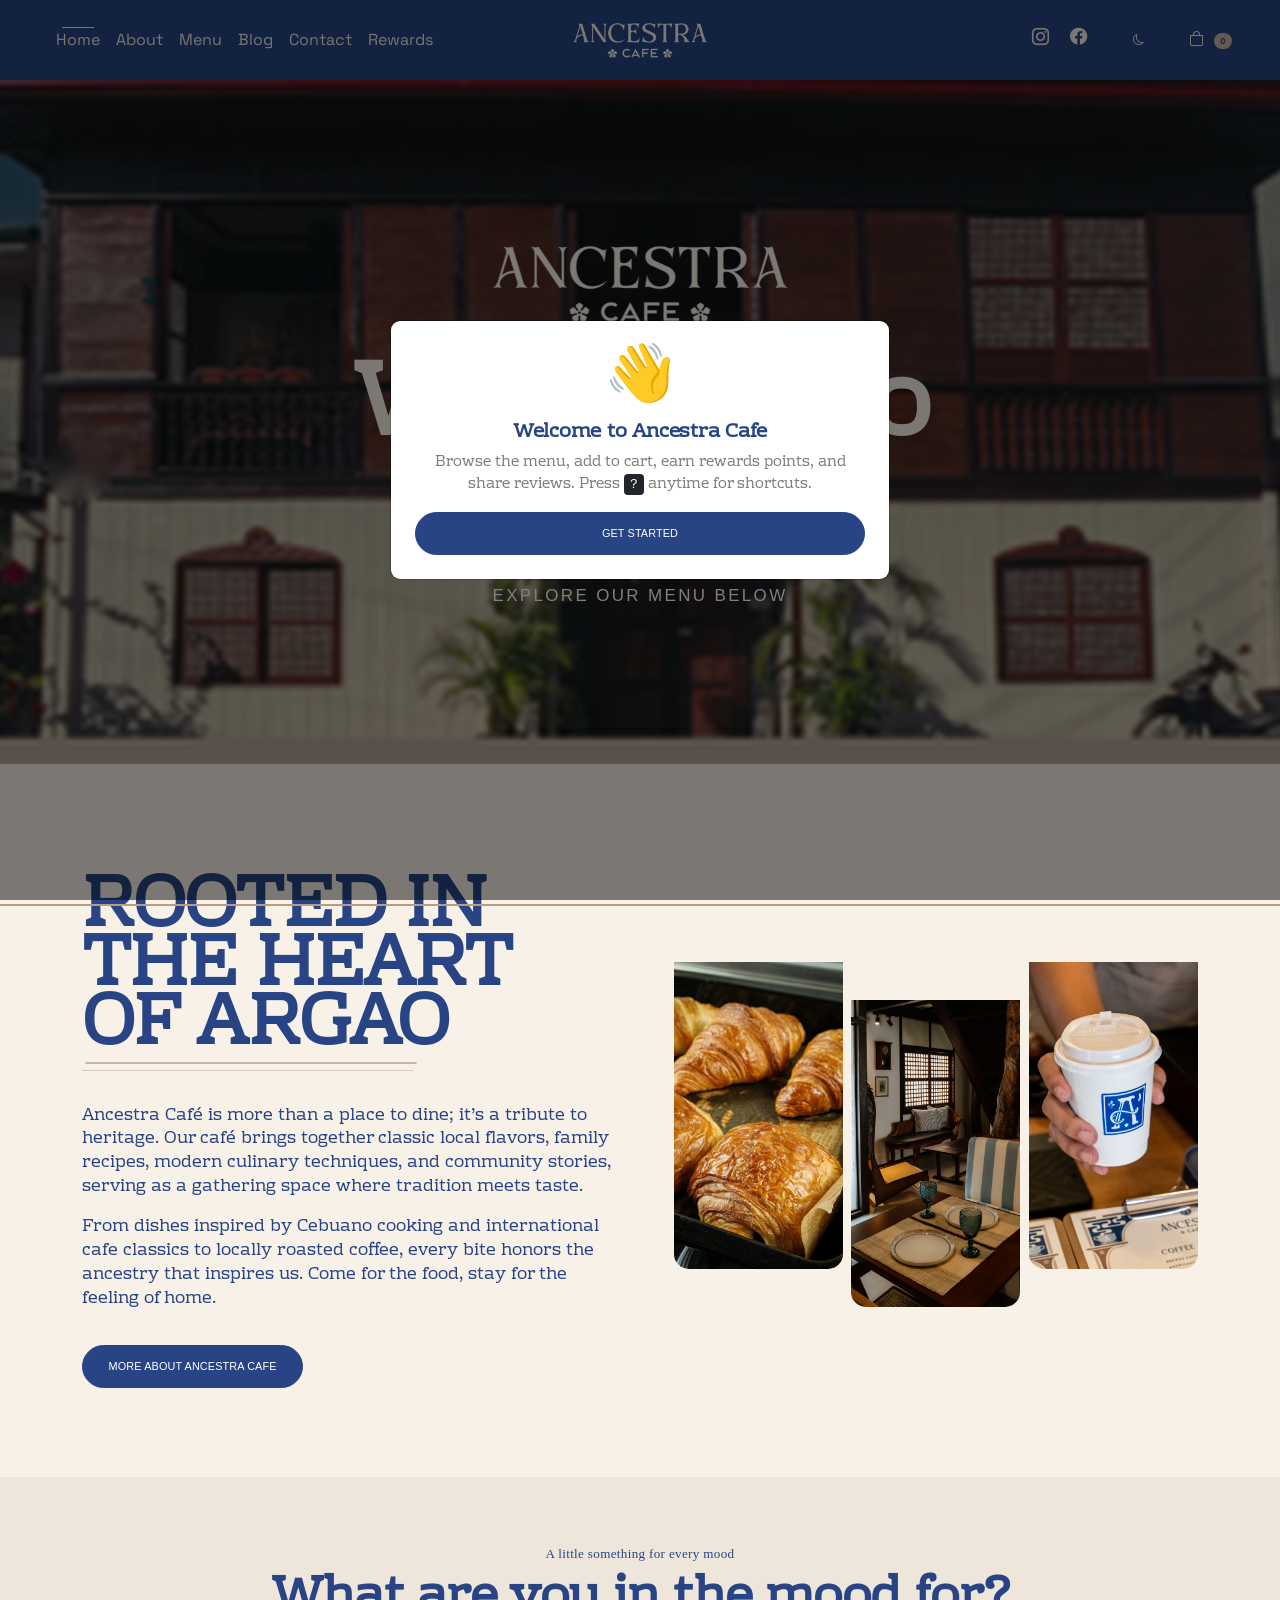
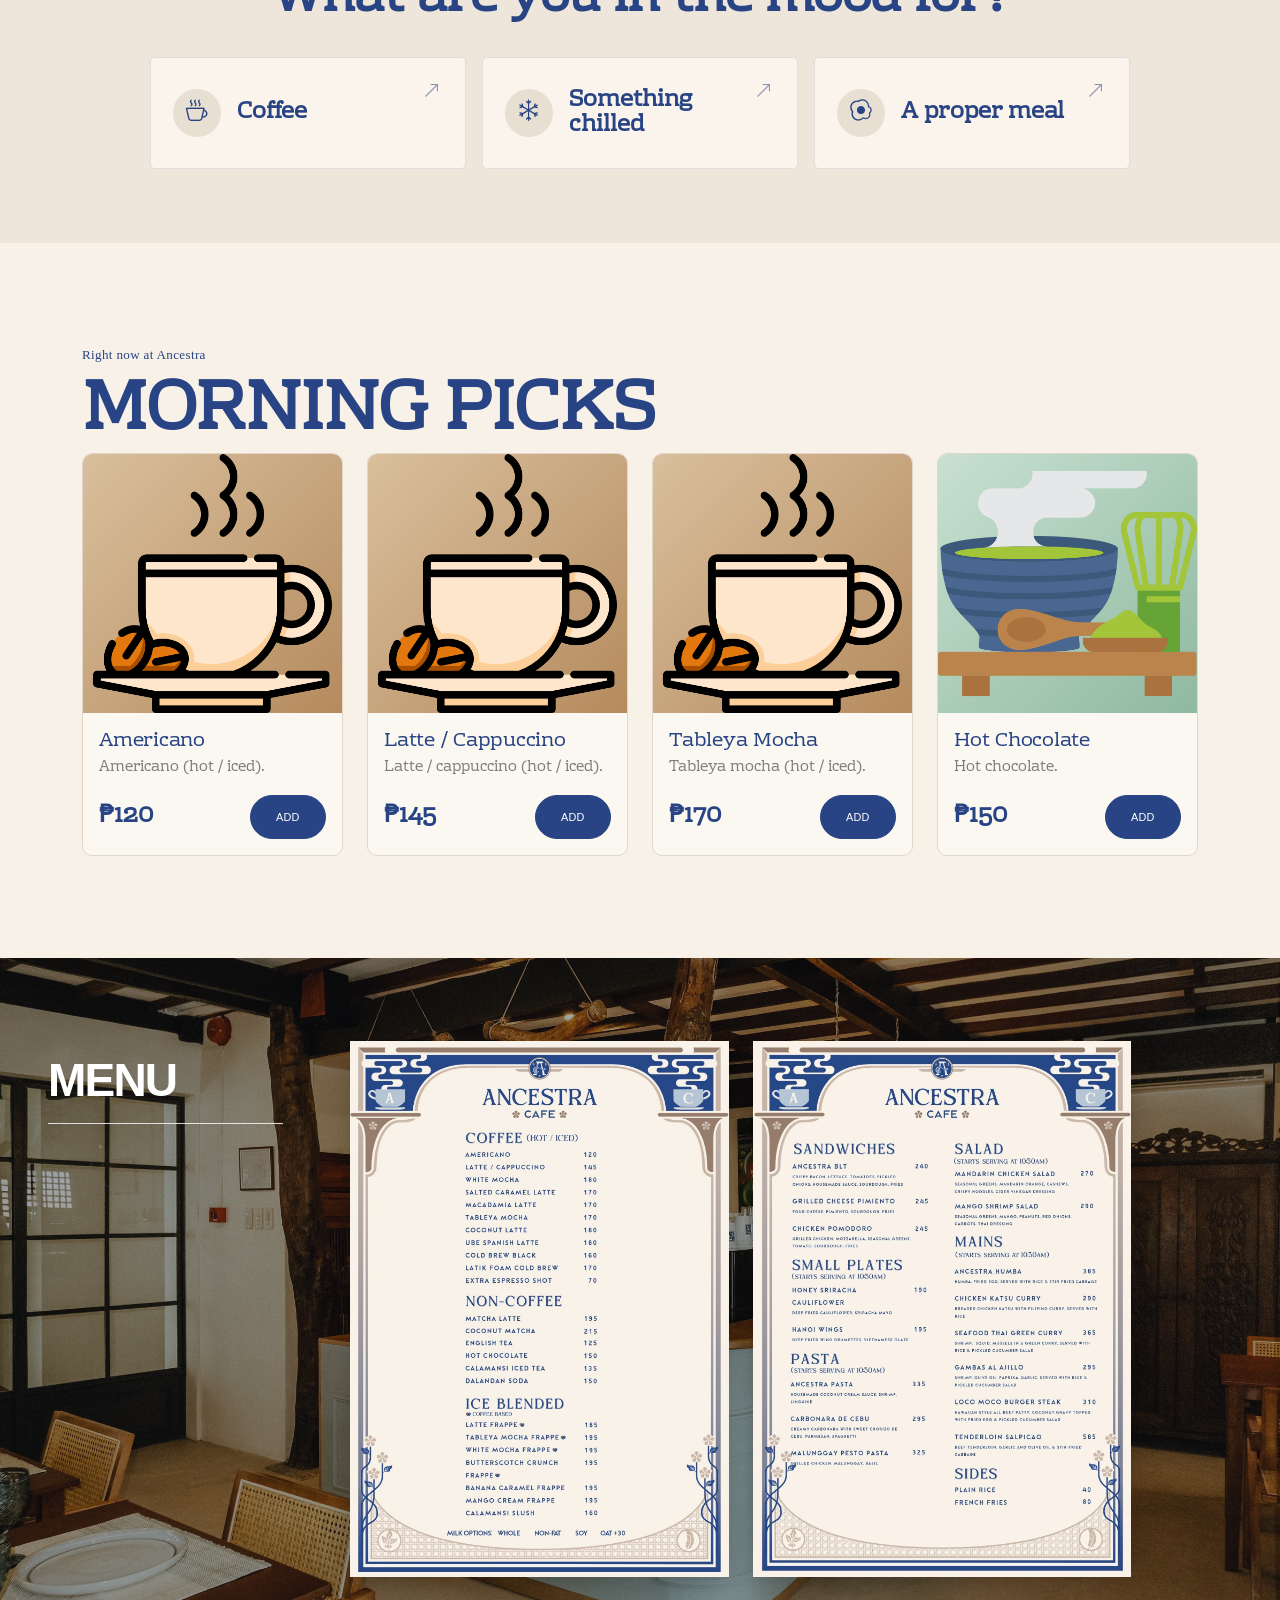
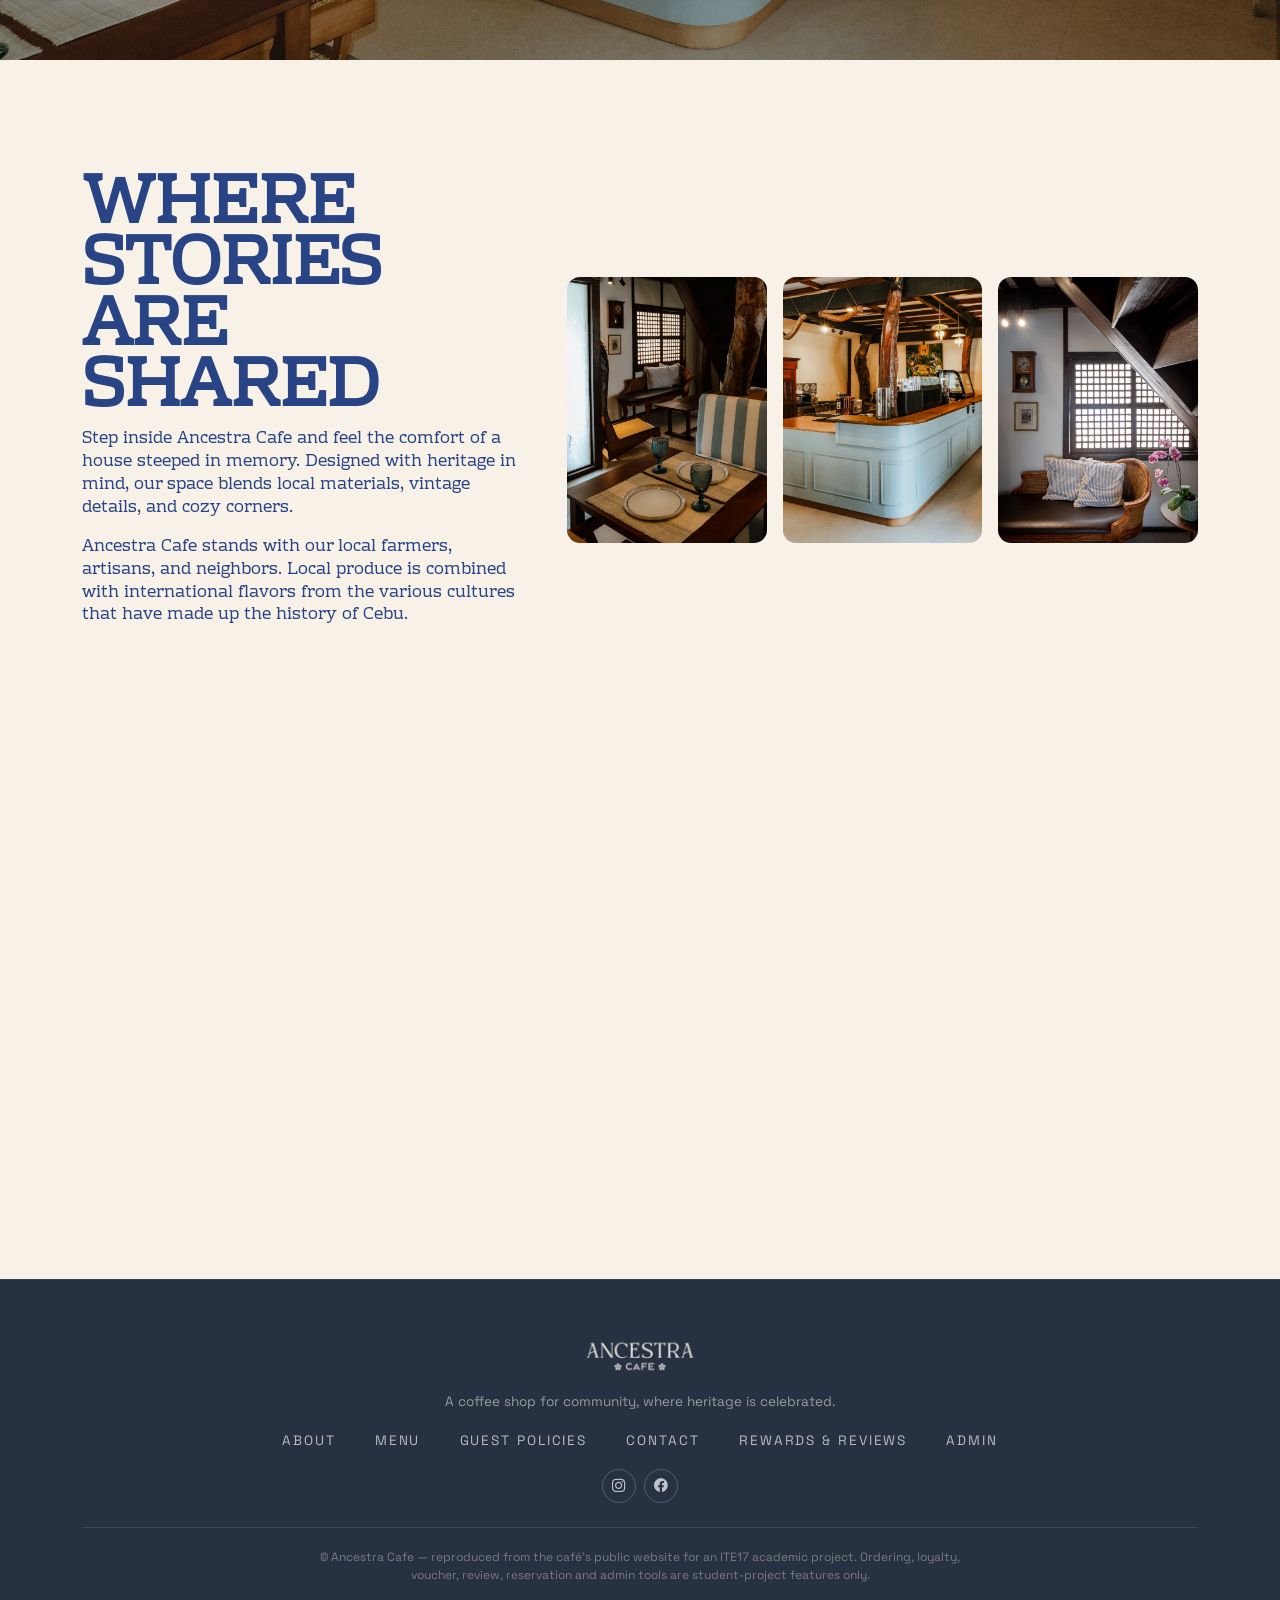
==== commit 113b6f71: "changes" ====
--- a/ancestra-cafe/index.html
+++ b/ancestra-cafe/index.html
@@ -8,6 +8,12 @@
       name="description"
       content="Ancestra Cafe in Argao, Cebu — where heritage is celebrated through local flavors, family recipes, and coffee."
     />
+    <meta property="og:title" content="Ancestra Cafe | A Coffee Shop for Community" />
+    <meta property="og:description" content="Ancestra Cafe in Argao, Cebu — where heritage is celebrated through local flavors, family recipes, and coffee." />
+    <meta property="og:type" content="website" />
+    <meta property="og:image" content="images/ancestra-house-hero.jpg" />
+    <meta name="twitter:card" content="summary_large_image" />
+    <link rel="canonical" href="index.html" />
     <link
       href="https://cdn.jsdelivr.net/npm/bootstrap@5.3.3/dist/css/bootstrap.min.css"
       rel="stylesheet"
@@ -21,6 +27,23 @@
       rel="stylesheet"
     />
     <link href="css/style.css" rel="stylesheet" />
+    <script type="application/ld+json">
+    {
+      "@context": "https://schema.org",
+      "@type": "CafeOrCoffeeShop",
+      "name": "Ancestra Cafe",
+      "address": {
+        "@type": "PostalAddress",
+        "streetAddress": "311 General Ortega St., Poblacion",
+        "addressLocality": "Argao",
+        "addressRegion": "Cebu",
+        "postalCode": "6021",
+        "addressCountry": "PH"
+      },
+      "telephone": "+639178074596",
+      "email": "contact@ancestracafe.ph"
+    }
+    </script>
   </head>
   <body data-page="home">
     <div id="site-header"></div>
@@ -138,6 +161,13 @@
         </div>
       </section>
 
+      <section class="section-pad bg-paper" id="todayPicks">
+        <div class="container">
+          <p class="eyebrow">Right now at Ancestra</p>
+          <h2 class="section-title" id="todayTitle">Today's picks</h2>
+          <div class="row row-cols-1 row-cols-sm-2 row-cols-lg-4 g-4" id="homeFavs"></div>
+        </div>
+      </section>
       <section class="menu-showcase" id="menu-preview">
         <div class="menu-showcase-bg" aria-hidden="true"></div>
         <div class="container-fluid px-lg-5 position-relative">
--- a/ancestra-cafe/css/style.css
+++ b/ancestra-cafe/css/style.css
@@ -326,6 +326,9 @@
   border-radius: 20px;
   padding: 1.75rem;
   box-shadow: 0 14px 34px rgba(43, 77, 110, 0.35);
+}
+.loyalty-card .display-font {
+  color: #fff;
 }
 .stamp-grid {
   display: grid;
@@ -1501,10 +1504,23 @@
   background: #284484;
   border-color: #284484;
 }
+.menu-item-unavailable {
+  opacity: 0.55;
+  filter: grayscale(0.6);
+}
+.menu-item-unavailable .menu-tile img {
+  filter: grayscale(1);
+}
+.menu-item-unavailable .fav-btn {
+  pointer-events: none;
+}
 .loyalty-card {
   border-radius: 12px;
   background: #284484;
   box-shadow: none;
+}
+.loyalty-card .display-font {
+  color: #fff;
 }
 .voucher {
   border-radius: 8px;
@@ -1991,6 +2007,212 @@
   .reading-progress span {
     will-change: auto;
   }
+}
+.reaction-btn.active {
+  background: #284484;
+  color: #fff;
+  border-color: #284484;
+}
+/* Compact menu cards so category artwork stays readable */
+#menuGrid .menu-tile {
+  height: 120px;
+  aspect-ratio: auto;
+  background: #f0ebe3;
+}
+#menuGrid .menu-tile img {
+  object-fit: contain;
+  padding: 0.5rem;
+}
+#menuGrid .card-soft {
+  padding: 0.5rem !important;
+}
+#menuGrid .card-soft h3.h5 {
+  font-size: 0.95rem;
+  margin-bottom: 0.25rem;
+}
+#menuGrid .card-soft p.small {
+  font-size: 0.78rem;
+  margin-bottom: 0.25rem;
+}
+#menuGrid .price {
+  font-size: 1rem;
+  margin-right: 0.5rem;
+}
+#menuGrid .mt-auto {
+  gap: 0.5rem;
+}
+#menuGrid .btn-sm {
+  font-size: 0.6rem;
+  padding: 0.3rem 0.6rem;
+}
+/* Dark mode (best-effort) */
+body.dark-mode {
+  background: #151a24;
+  color: #e6e6e6;
+}
+body.dark-mode .card-soft,
+body.dark-mode .form-control,
+body.dark-mode .form-select {
+  background: #1f2633;
+  color: #e6e6e6;
+  border-color: #333b4d;
+}
+body.dark-mode h1,
+body.dark-mode h2,
+body.dark-mode h3,
+body.dark-mode h4,
+body.dark-mode h5,
+body.dark-mode p,
+body.dark-mode .text-muted-2 {
+  color: #e6e6e6 !important;
+}
+body.dark-mode .site-nav {
+  background: #0f1420 !important;
+}
+body.dark-mode .page-hero {
+  background: #151a24 !important;
+}
+/* Comprehensive dark mode overrides */
+body.dark-mode,
+body.dark-mode .bg-paper,
+body.dark-mode .bg-sky,
+body.dark-mode .section-pad {
+  background-color: #151a24 !important;
+  color: #e6e6e6 !important;
+}
+body.dark-mode * {
+  color: #e6e6e6;
+}
+body.dark-mode a {
+  color: #9bbcff !important;
+}
+body.dark-mode a:hover {
+  color: #c7d9ff !important;
+}
+body.dark-mode .card-soft,
+body.dark-mode .form-control,
+body.dark-mode .form-select,
+body.dark-mode .modal-content,
+body.dark-mode .table {
+  background: #1f2633 !important;
+  color: #e6e6e6 !important;
+  border-color: #333b4d !important;
+}
+body.dark-mode .site-footer {
+  background: #0f1420 !important;
+}
+body.dark-mode .site-nav {
+  background: #0f1420 !important;
+}
+body.dark-mode .btn-blue,
+body.dark-mode .btn-outline-blue {
+  color: #fff !important;
+}
+body.dark-mode .text-muted-2 {
+  color: #a0a8b8 !important;
+}
+body.dark-mode img {
+  filter: none;
+}
+body.dark-mode .menu-tile {
+  background: #2a3142 !important;
+}
+body.dark-mode .voucher,
+body.dark-mode .loyalty-card {
+  background: #1f2633 !important;
+}
+/* Blog cards & FAQ accordion in dark mode */
+body.dark-mode .blog-card-inner,
+body.dark-mode .blog-card-face {
+  background: #1f2633 !important;
+  border-color: #333b4d !important;
+}
+/* craving finder (home) dark mode */
+body.dark-mode .craving-finder {
+  background: #1a2030 !important;
+}
+body.dark-mode .craving-option {
+  background: rgba(31, 38, 51, 0.72) !important;
+  border-color: #333b4d !important;
+  color: #e6e6e6 !important;
+}
+body.dark-mode .craving-option:hover,
+body.dark-mode .craving-option:focus-visible {
+  background: #262f40 !important;
+  color: #e6e6e6 !important;
+}
+body.dark-mode .craving-intro h2,
+body.dark-mode .craving-name {
+  color: #e6e6e6 !important;
+}
+body.dark-mode .craving-icon {
+  background: #2a3142 !important;
+  color: #9bbcff !important;
+}
+body.dark-mode .accordion-item,
+body.dark-mode .accordion-button,
+body.dark-mode .accordion-body {
+  background: #1f2633 !important;
+  color: #e6e6e6 !important;
+  border-color: #333b4d !important;
+}
+body.dark-mode .accordion-button:not(.collapsed) {
+  background: #262f40 !important;
+  color: #e6e6e6 !important;
+}
+body.dark-mode .accordion-button::after {
+  filter: invert(1);
+}
+body.dark-mode .modal-content {
+  background: #1f2633 !important;
+  color: #e6e6e6 !important;
+}
+body.dark-mode .modal-header,
+body.dark-mode .modal-footer {
+  border-color: #333b4d !important;
+}
+/* Bootstrap contextual + surfaces in dark mode */
+body.dark-mode .bg-light,
+body.dark-mode .bg-white,
+body.dark-mode .bg-body {
+  background-color: #1f2633 !important;
+}
+body.dark-mode .text-success { color: #6fcf97 !important; }
+body.dark-mode .text-danger { color: #ff8a8a !important; }
+body.dark-mode .text-warning { color: #ffd166 !important; }
+body.dark-mode .text-info { color: #7dd3fc !important; }
+body.dark-mode .text-primary { color: #9bbcff !important; }
+body.dark-mode .badge.text-bg-light,
+body.dark-mode .badge.text-bg-secondary {
+  background-color: #333b4d !important;
+  color: #e6e6e6 !important;
+}
+body.dark-mode .table > :not(caption) > * > * {
+  background-color: #1f2633 !important;
+  color: #e6e6e6 !important;
+  border-color: #333b4d !important;
+}
+body.dark-mode .table-striped > tbody > tr:nth-of-type(odd) > * {
+  background-color: #262f40 !important;
+}
+body.dark-mode .form-control::placeholder {
+  color: #8a93a6 !important;
+}
+body.dark-mode .modal-backdrop {
+  opacity: 0.7 !important;
+}
+body.dark-mode .offcanvas {
+  background: #1f2633 !important;
+  color: #e6e6e6 !important;
+}
+body.dark-mode .dropdown-menu {
+  background: #1f2633 !important;
+  color: #e6e6e6 !important;
+}
+body.dark-mode .list-group-item {
+  background: #1f2633 !important;
+  color: #e6e6e6 !important;
+  border-color: #333b4d !important;
 }
 
 /* Quiet refinement: fewer moving parts, more space for the photography. */
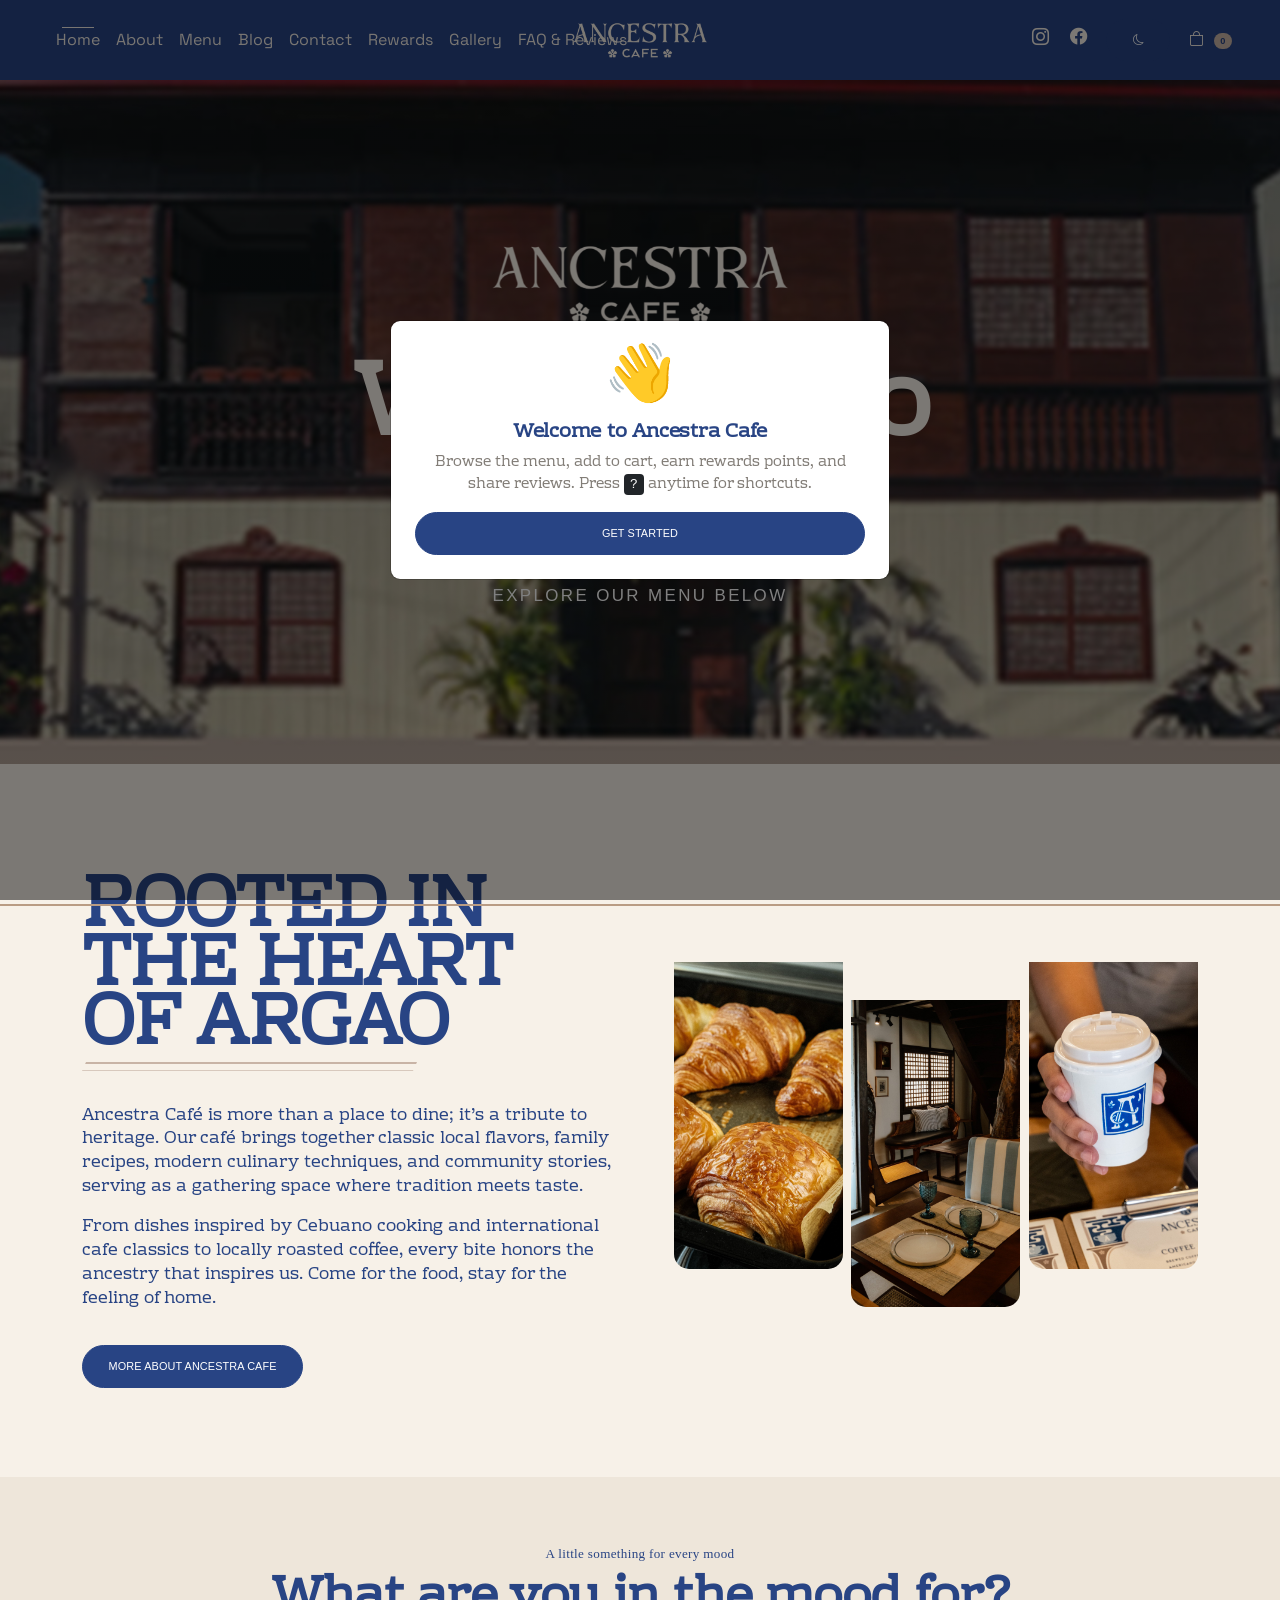
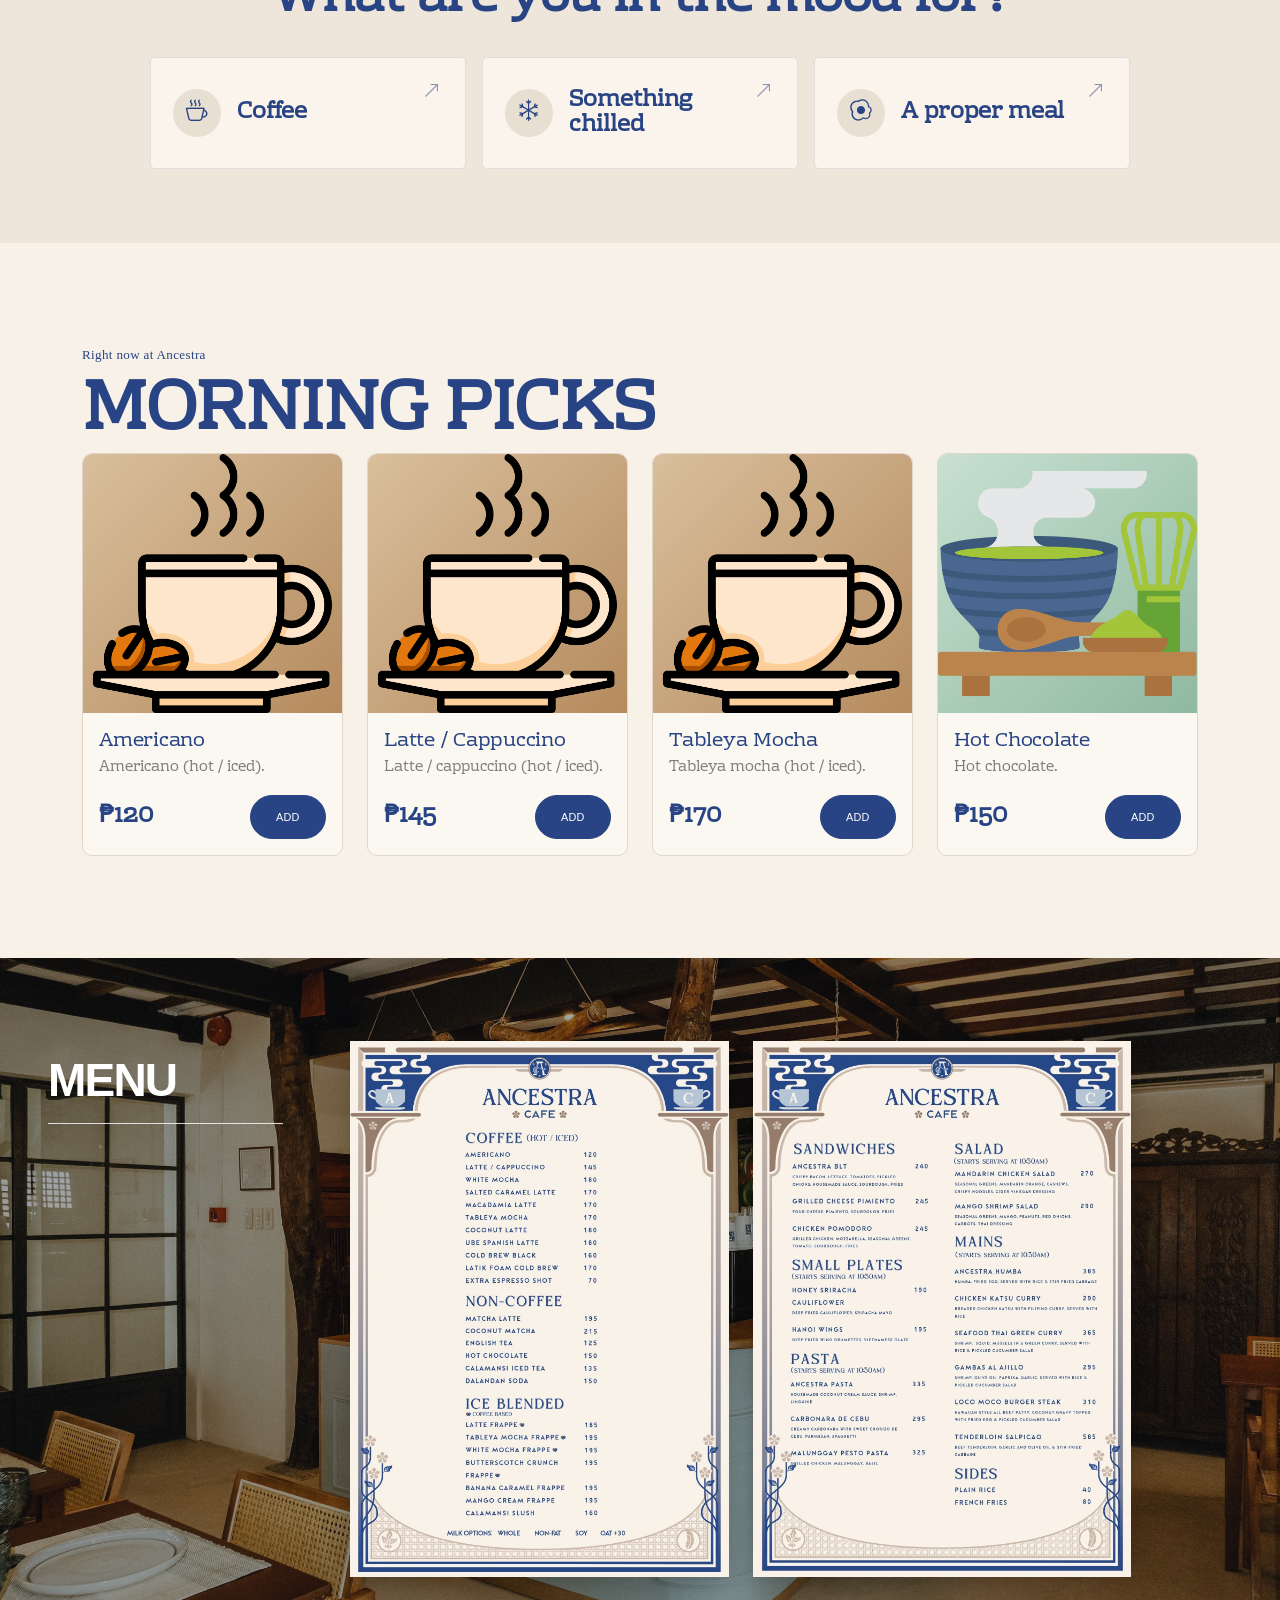
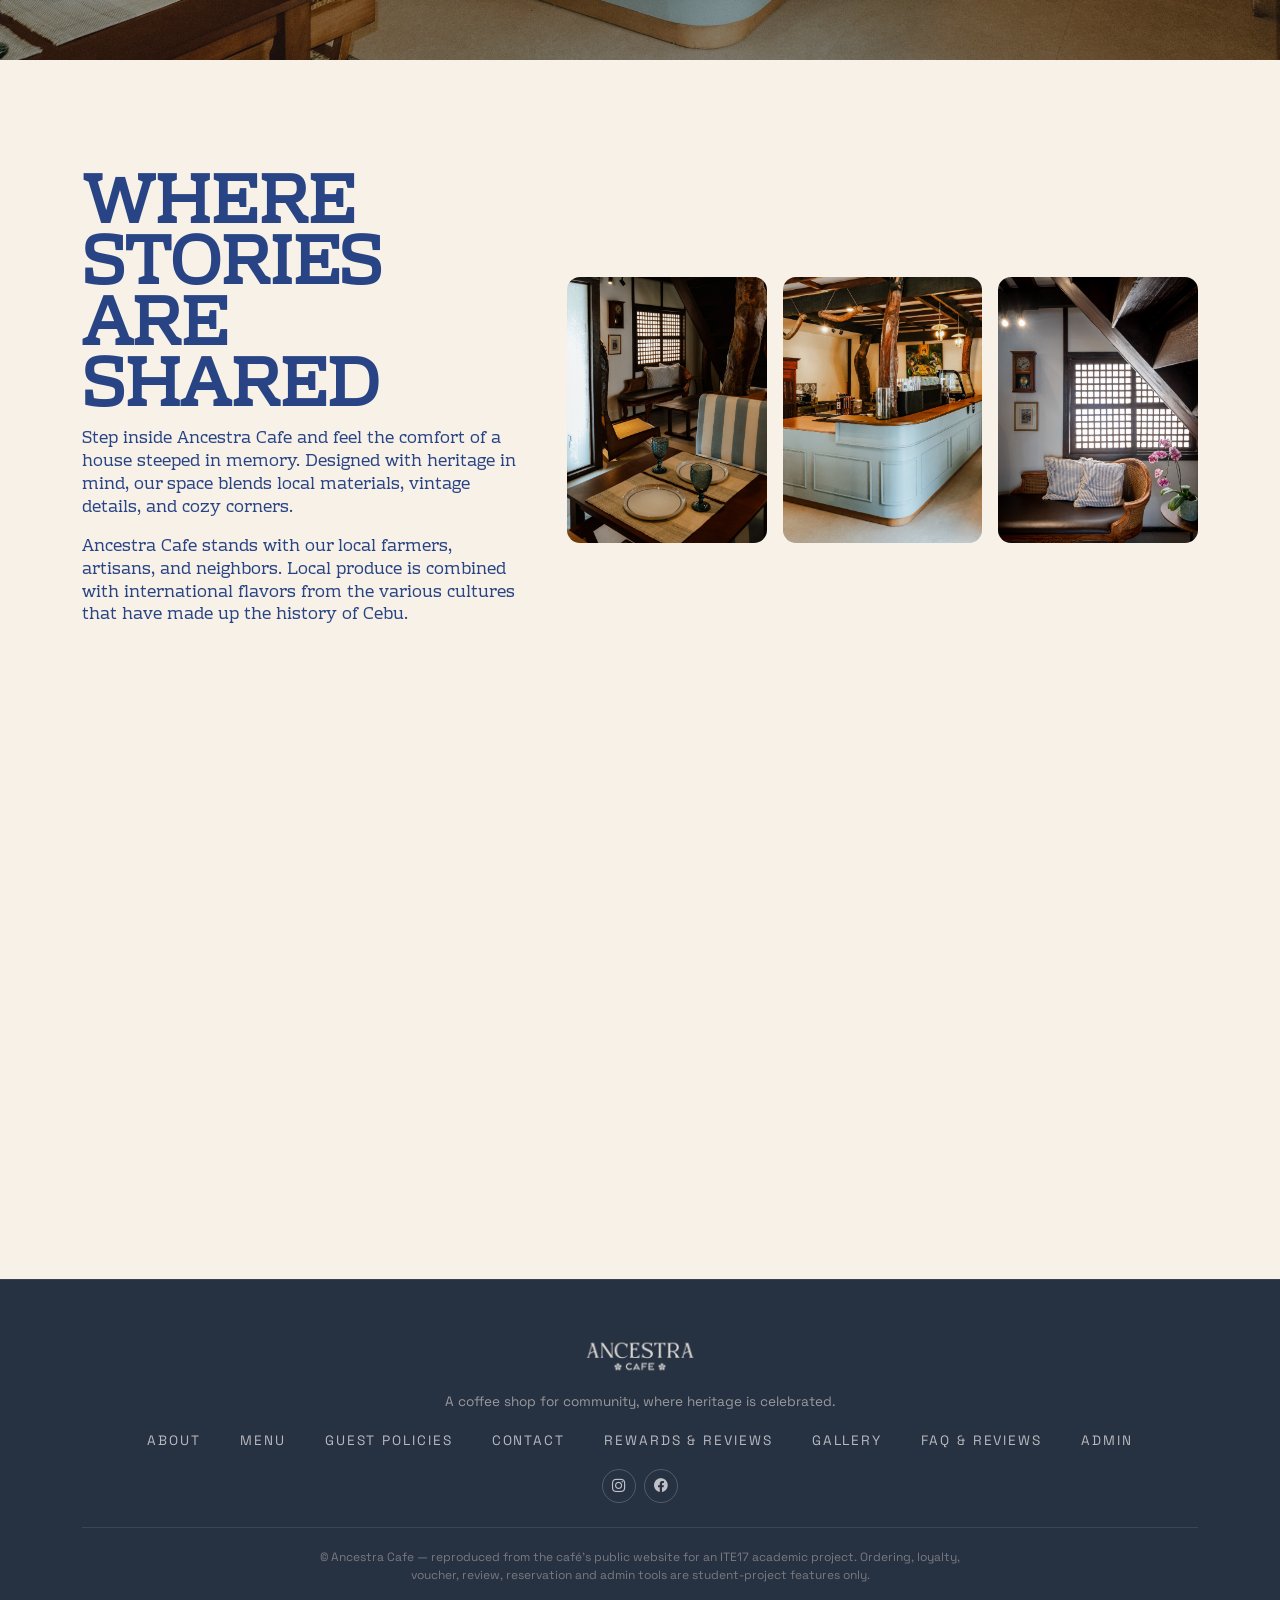
==== commit e432c0b6: "gg" ====
--- a/ancestra-cafe/index.html
+++ b/ancestra-cafe/index.html
@@ -44,6 +44,8 @@
       "email": "contact@ancestracafe.ph"
     }
     </script>
+    <link rel="icon" type="image/jpeg" href="images/favicon.jpg" />
+  <meta name="theme-color" content="#284484" />
   </head>
   <body data-page="home">
     <div id="site-header"></div>
--- a/ancestra-cafe/css/style.css
+++ b/ancestra-cafe/css/style.css
@@ -590,9 +590,13 @@
   background: #fbf3e8;
 }
 .blog-cover {
+  display: block;
   width: 100%;
-  height: 260px;
+  height: clamp(220px, 27vw, 320px);
+  aspect-ratio: 16 / 10;
   object-fit: cover;
+  object-position: center;
+  background: #eee6dc;
 }
 /* Blog "Show more" / "Show less" toggle buttons on the flip cards. */
 .blog-toggle {
@@ -2439,3 +2443,41 @@
     animation: none !important;
   }
 }
+
+.order-steps{display:flex;justify-content:space-between;gap:.5rem;position:relative;margin:1.2rem 0}.order-step{display:flex;flex-direction:column;align-items:center;gap:.45rem;flex:1;font-size:.75rem;color:#777;text-align:center}.order-step-dot{width:14px;height:14px;border:2px solid #b9c1d2;border-radius:50%;background:#fff;position:relative;z-index:1}.order-step.is-done{color:var(--blue);font-weight:600}.order-step.is-done .order-step-dot{background:var(--blue);border-color:var(--blue);box-shadow:0 0 0 4px rgba(40,68,132,.12)}.menu-tile img{transition:transform .45s ease}.menu-tile:hover img{transform:scale(1.045)}.menu-item-unavailable{opacity:.72}@media(max-width:575px){.order-step{font-size:.65rem}.order-steps{gap:.2rem}}
+.loyalty-stamps{display:grid;grid-template-columns:repeat(9,1fr);gap:.35rem}.loyalty-stamp{aspect-ratio:1;border:1px solid rgba(255,255,255,.55);border-radius:50%;display:grid;place-items:center;color:rgba(255,255,255,.6);font-size:1rem}.loyalty-stamp.is-filled{background:#f7f1e8;color:#284484;border-color:#f7f1e8}
+
+/* Menu product photography and action polish */
+#menuGrid .menu-tile{overflow:hidden;background:#f3eee6}
+#menuGrid .menu-tile img{width:100%;height:100%;object-fit:cover;display:block;transition:transform .45s ease,filter .35s ease}
+#menuGrid .card-soft:hover .menu-tile img{transform:scale(1.045)}
+#menuGrid [data-add]{min-width:64px;letter-spacing:.02em;transition:background-color .2s ease,color .2s ease,transform .2s ease,box-shadow .2s ease}
+#menuGrid [data-add]:hover:not(:disabled){transform:translateY(-2px);box-shadow:0 6px 16px rgba(40,68,132,.16)}
+#menuGrid [data-add]:focus-visible{outline:3px solid rgba(40,68,132,.25);outline-offset:3px}
+
+
+/* Blog image and card layout refinements */
+.blog-card {
+  min-width: 0;
+  width: 100%;
+}
+.blog-card-inner {
+  width: 100%;
+  overflow: visible;
+}
+.blog-card-face {
+  width: 100%;
+  background: #fbf8f2;
+}
+.blog-card-front > img {
+  object-fit: cover;
+  object-position: center;
+}
+.blog-card-front > .p-4 {
+  min-height: 190px;
+}
+@media (max-width: 575.98px) {
+  .blog-grid { gap: 1.1rem; }
+  .blog-cover { height: 230px; }
+  .blog-card-front > .p-4 { min-height: 0; }
+}
